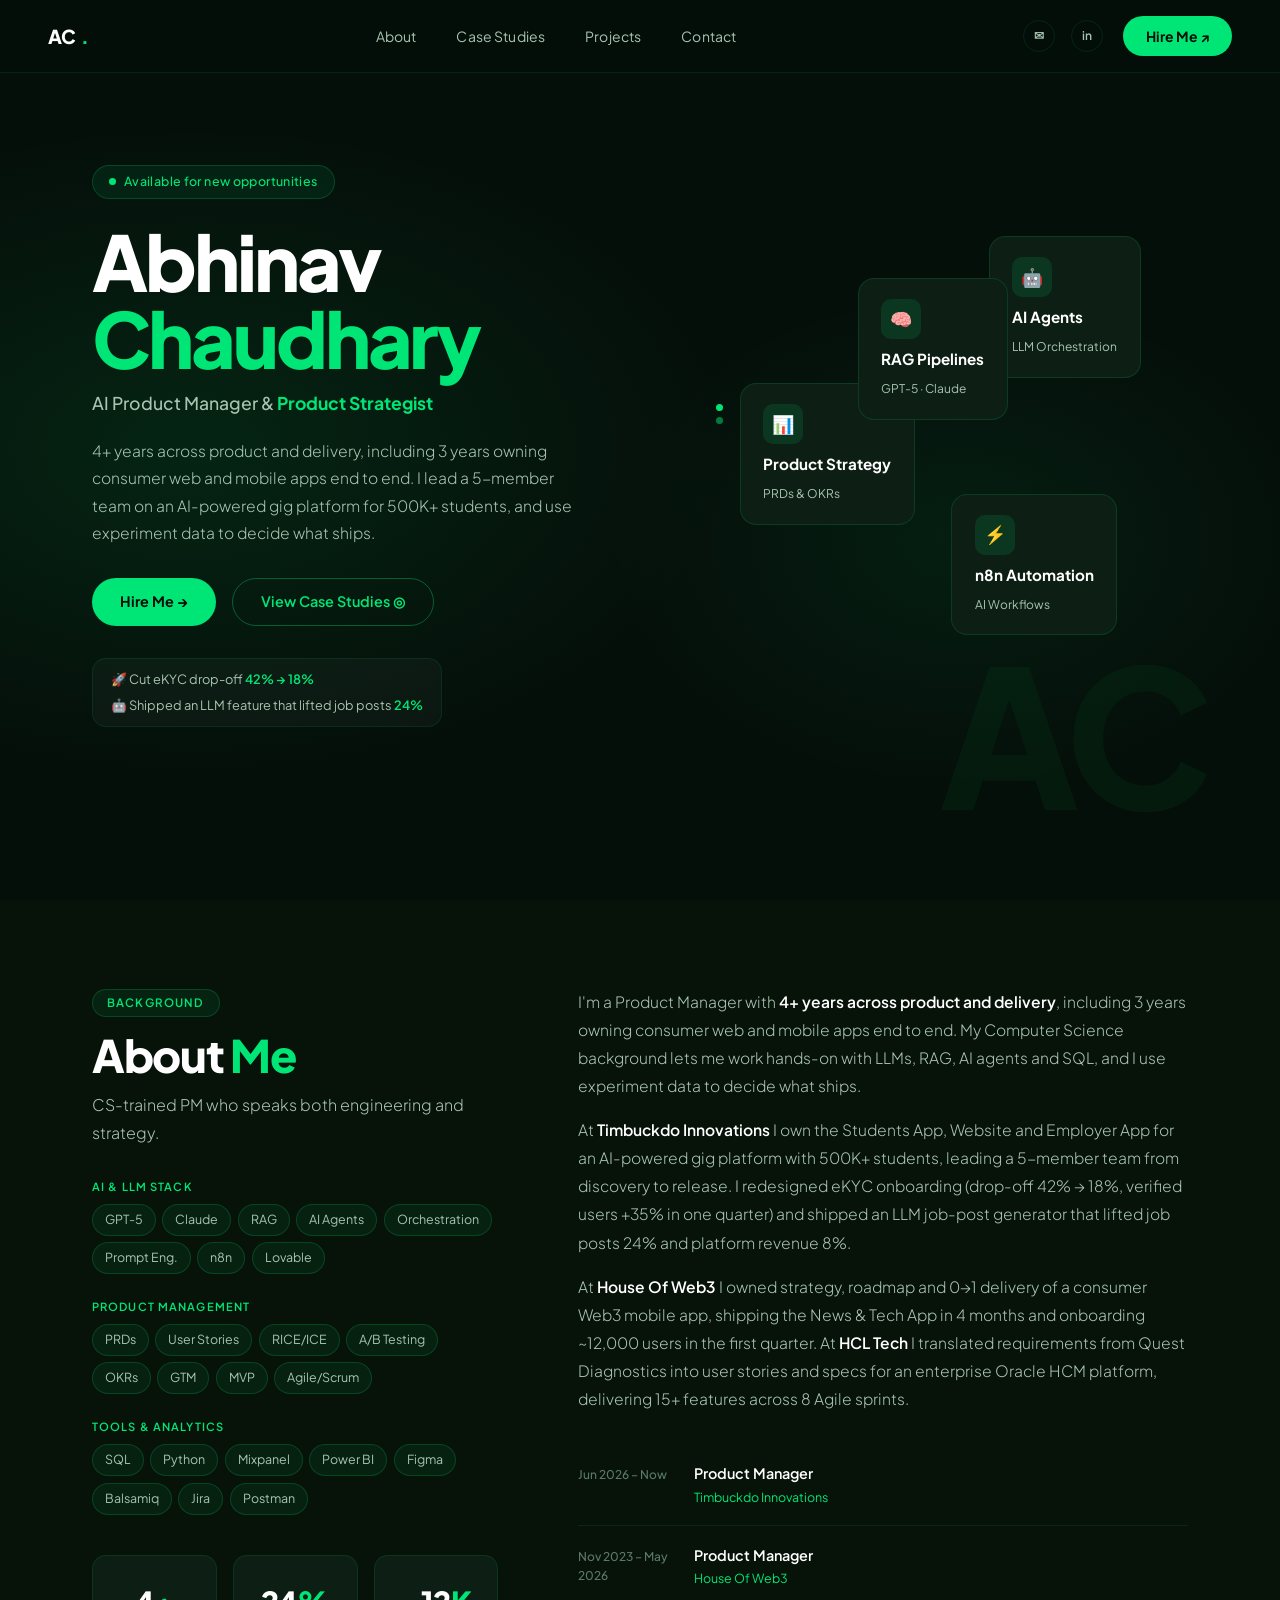
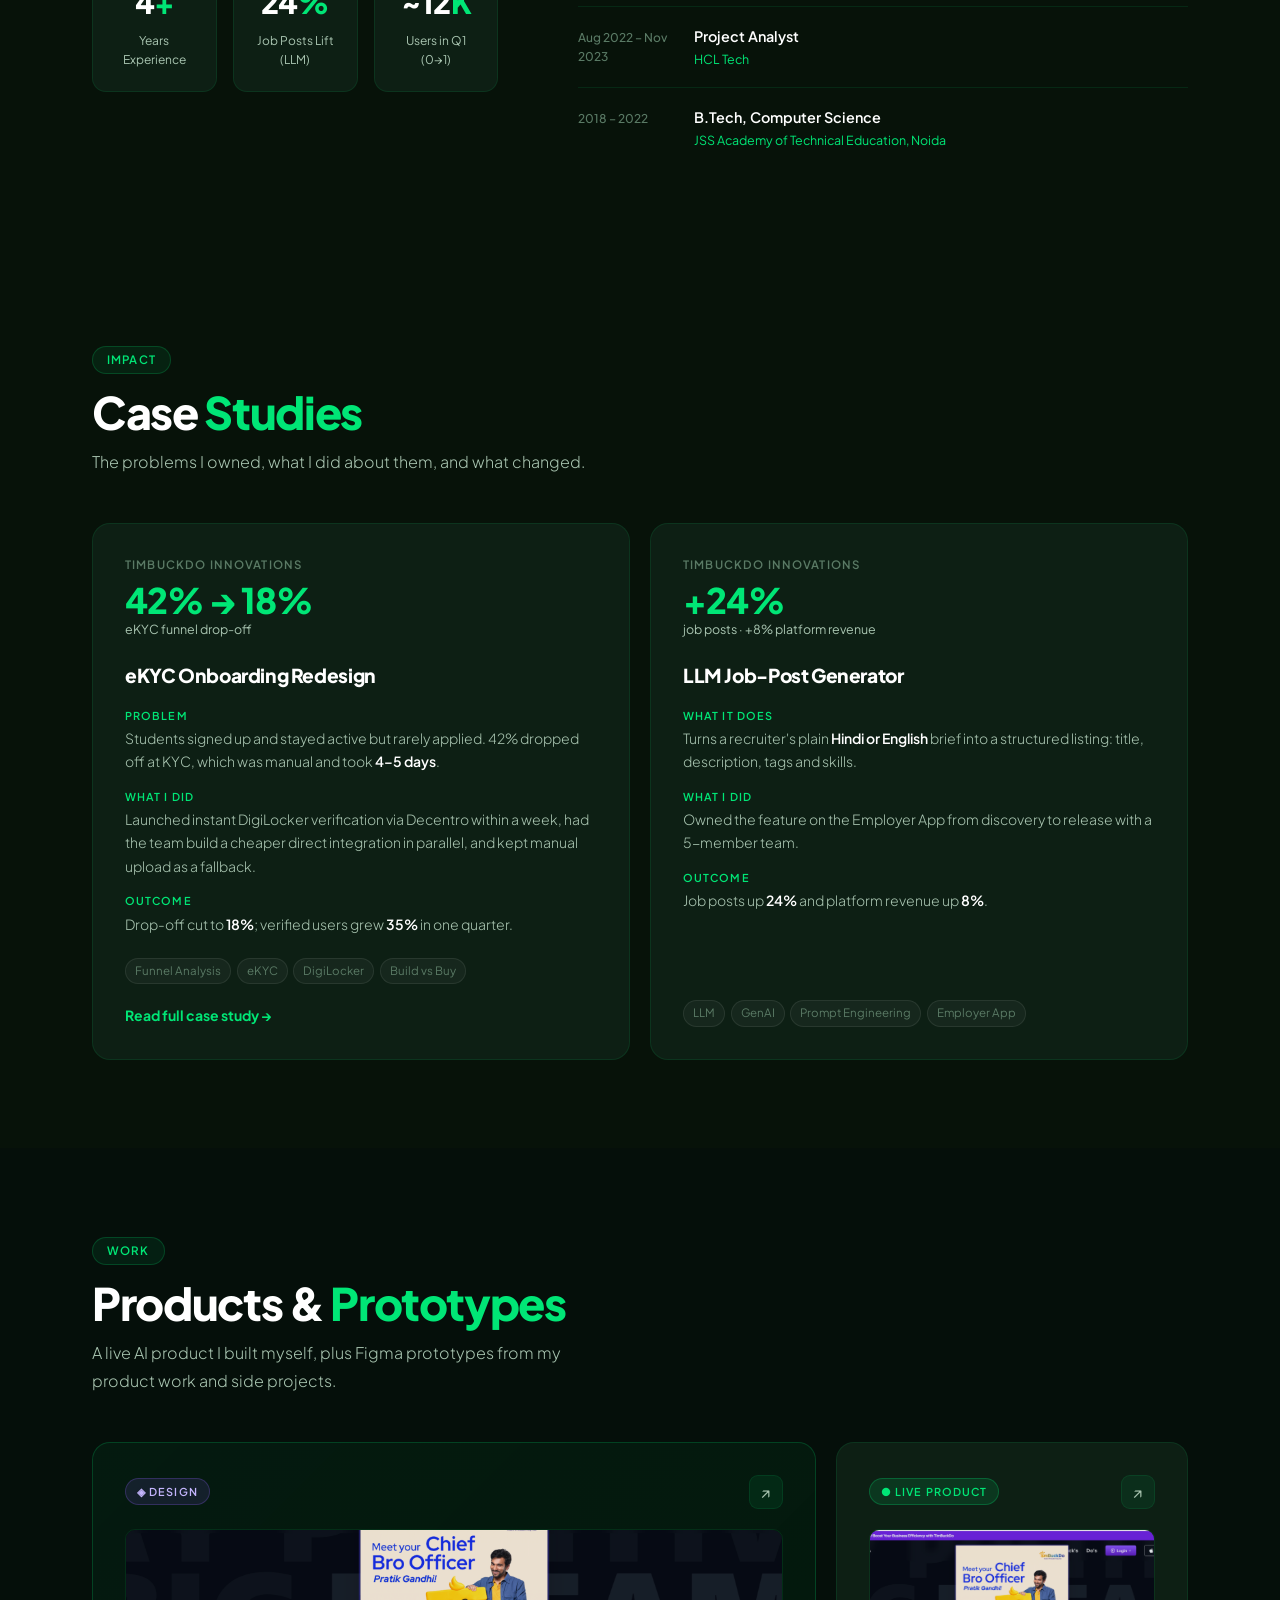
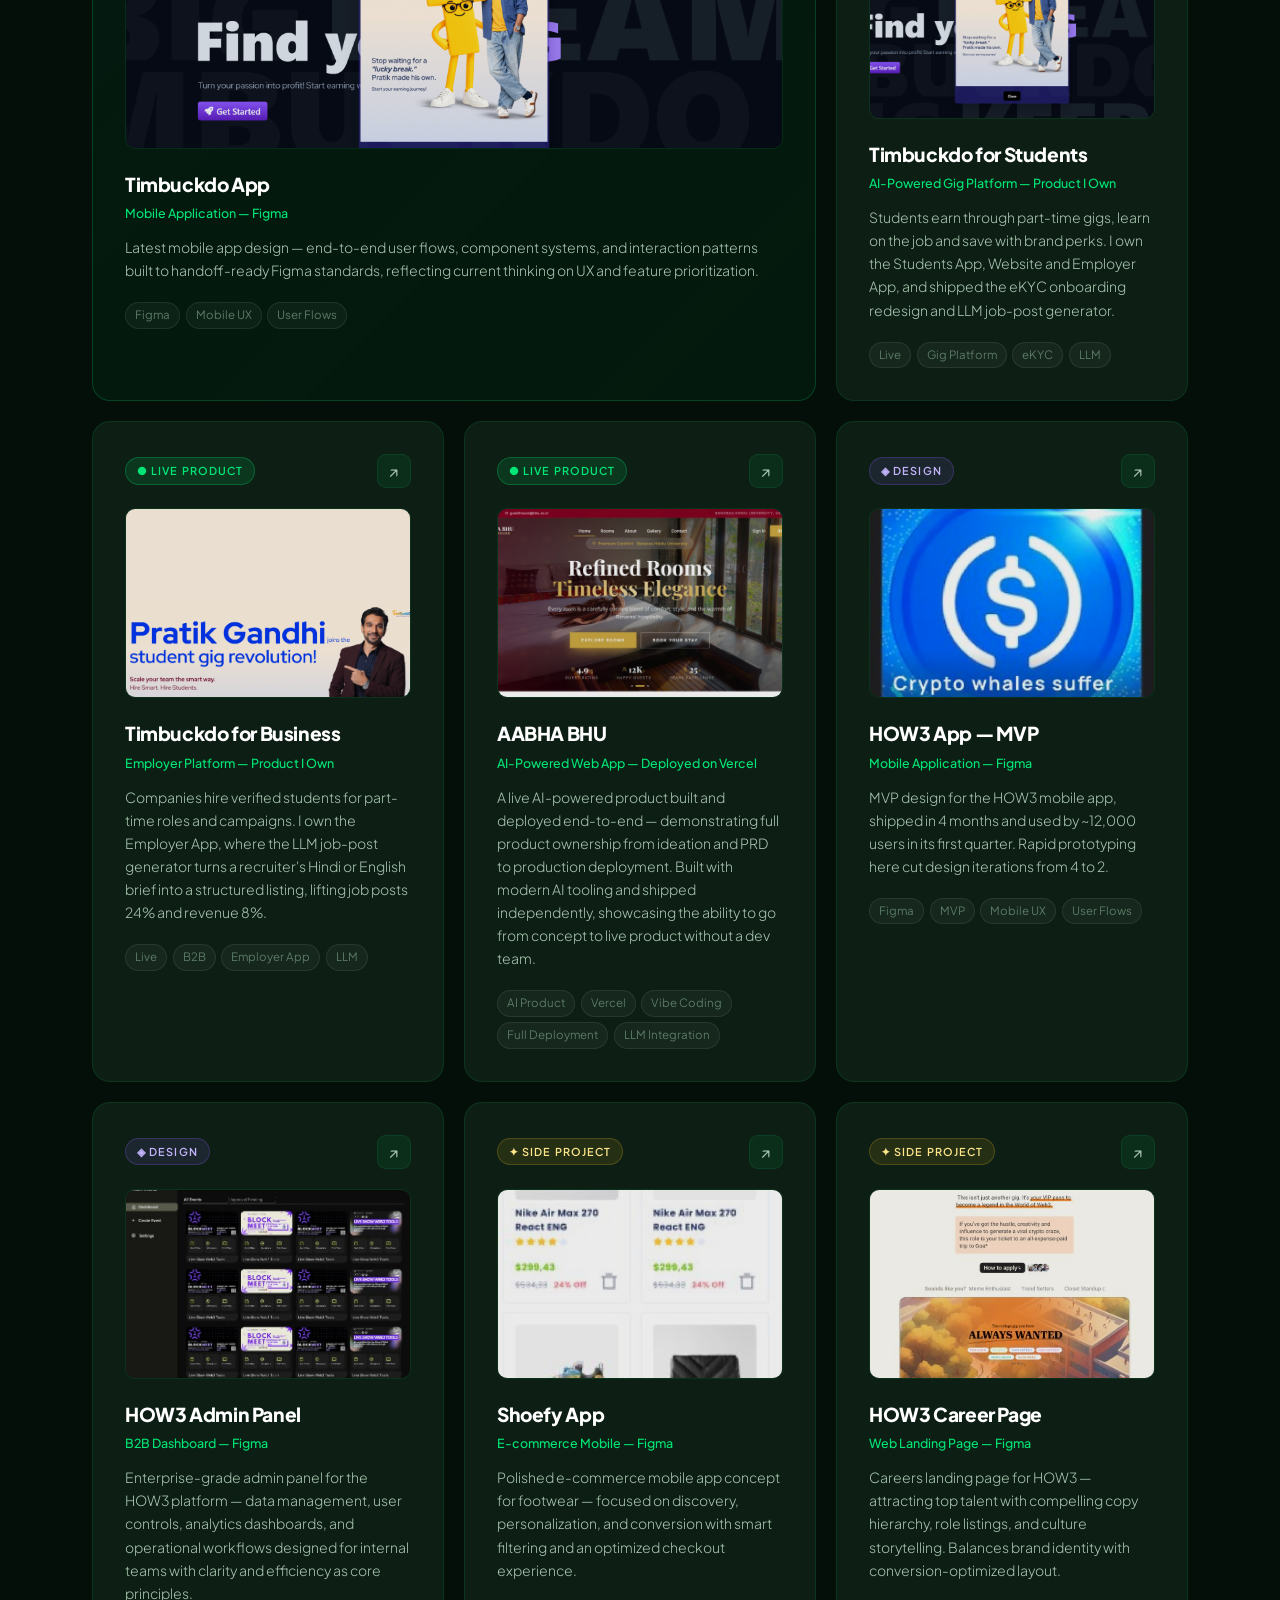
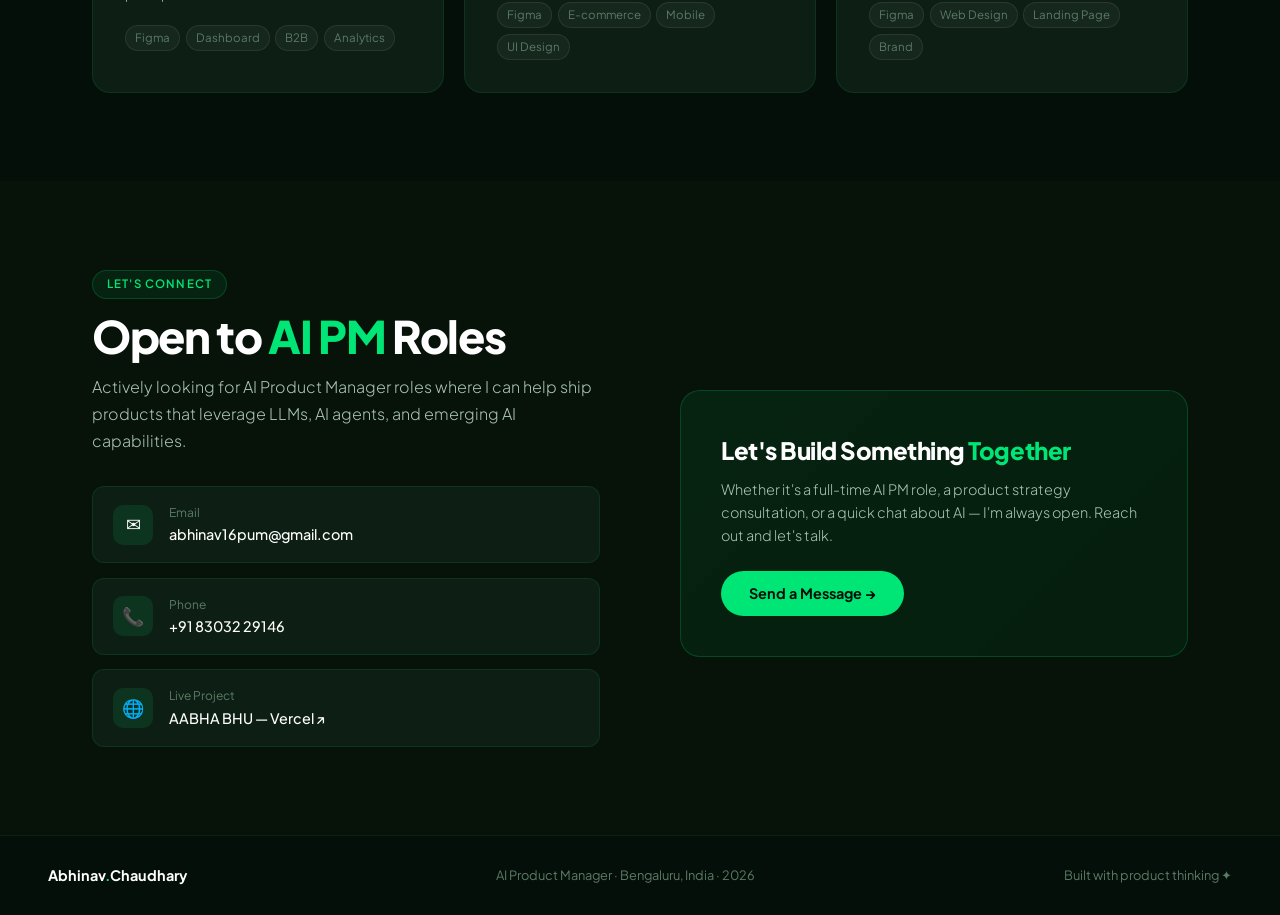
==== index.html @ 0bc089ad "Use campaign banner as Timbuckdo for Business tile image Co-Authored-By: Claude Opus 5.5 <noreply@an" ====
<!DOCTYPE html>
<html lang="en">
<head>
<meta charset="UTF-8"/>
<meta name="viewport" content="width=device-width, initial-scale=1.0"/>
<title>Abhinav Chaudhary — AI Product Manager</title>
<link href="https://fonts.googleapis.com/css2?family=Plus+Jakarta+Sans:wght@300;400;500;600;700;800&display=swap" rel="stylesheet"/>
<style>
*,*::before,*::after{box-sizing:border-box;margin:0;padding:0}
:root{
  --bg:#050f0a;
  --bg2:#071209;
  --bg3:#0a1a10;
  --card:#0d1f14;
  --card2:#101f16;
  --green:#00e676;
  --green2:#00c853;
  --green-dim:#1a3d28;
  --green-glow:rgba(0,230,118,0.12);
  --green-glow2:rgba(0,230,118,0.06);
  --text:#ffffff;
  --text2:#a8c4b0;
  --text3:#5a7a65;
  --border:rgba(0,230,118,0.1);
  --font:'Plus Jakarta Sans',sans-serif;
}
html{scroll-behavior:smooth}
body{background:var(--bg);color:var(--text);font-family:var(--font);overflow-x:hidden;line-height:1.6}

/* ── SCROLLBAR ── */
::-webkit-scrollbar{width:4px}
::-webkit-scrollbar-track{background:var(--bg)}
::-webkit-scrollbar-thumb{background:var(--green-dim);border-radius:2px}

/* ── NAV ── */
nav{
  position:fixed;top:0;left:0;right:0;z-index:200;
  display:flex;align-items:center;justify-content:space-between;
  padding:1rem 3rem;
  background:rgba(5,15,10,0.85);
  backdrop-filter:blur(20px);
  border-bottom:1px solid var(--border);
}
.nav-logo{
  font-size:1.2rem;font-weight:800;color:var(--text);text-decoration:none;
  letter-spacing:-0.02em;display:flex;align-items:center;gap:6px;
}
.nav-logo span{color:var(--green)}
.nav-links{display:flex;align-items:center;gap:2.5rem;list-style:none}
.nav-links a{font-size:0.875rem;font-weight:400;color:var(--text2);text-decoration:none;transition:color .2s;letter-spacing:.01em}
.nav-links a:hover{color:var(--green)}
.nav-socials{display:flex;align-items:center;gap:1rem}
.nav-social{width:32px;height:32px;border-radius:50%;border:1px solid var(--border);display:flex;align-items:center;justify-content:center;text-decoration:none;color:var(--text2);font-size:12px;font-weight:600;transition:all .2s}
.nav-social:hover{border-color:var(--green);color:var(--green)}
.btn-hire{
  background:var(--green);color:#020f07;padding:.55rem 1.4rem;
  border-radius:100px;font-weight:700;font-size:.875rem;
  text-decoration:none;transition:all .2s;white-space:nowrap;
  display:inline-flex;align-items:center;gap:6px;
}
.btn-hire:hover{background:#fff;transform:translateY(-1px)}

/* ── HERO ── */
#hero{
  min-height:100vh;display:flex;align-items:center;
  position:relative;overflow:hidden;padding-top:5rem;
}
.hero-glow{
  position:absolute;inset:0;pointer-events:none;
  background:
    radial-gradient(ellipse 70% 60% at 15% 50%,rgba(0,180,80,0.13) 0%,transparent 60%),
    radial-gradient(ellipse 50% 50% at 75% 60%,rgba(0,230,118,0.07) 0%,transparent 55%);
}
.hero-watermark{
  position:absolute;right:6%;bottom:8%;
  font-size:clamp(7rem,15vw,14rem);font-weight:900;
  color:rgba(0,80,30,0.18);letter-spacing:-.05em;
  pointer-events:none;user-select:none;line-height:1;
}
.hero-inner{
  max-width:1160px;margin:0 auto;padding:0 2rem;
  display:grid;grid-template-columns:1.1fr 0.9fr;gap:3rem;align-items:center;
  width:100%;
}
.hero-avail{
  display:inline-flex;align-items:center;gap:8px;
  background:rgba(0,230,118,0.08);border:1px solid rgba(0,230,118,0.2);
  border-radius:100px;padding:6px 16px;
  font-size:.78rem;color:var(--green);font-weight:500;
  margin-bottom:1.5rem;letter-spacing:.03em;
}
.hero-avail::before{content:'';width:7px;height:7px;border-radius:50%;background:var(--green);animation:blink 2s infinite}
@keyframes blink{0%,100%{opacity:1}50%{opacity:.3}}
h1.hero-name{
  font-size:clamp(3.2rem,6vw,5.5rem);
  font-weight:800;line-height:1.0;letter-spacing:-.04em;
  margin-bottom:.75rem;
}
h1.hero-name .g{color:var(--green)}
.hero-role{
  font-size:1.1rem;font-weight:500;color:var(--text2);margin-bottom:1.25rem;
}
.hero-role strong{color:var(--green);font-weight:700}
.hero-desc{
  font-size:.975rem;color:var(--text2);font-weight:300;
  line-height:1.75;max-width:480px;margin-bottom:2rem;
}
.hero-btns{display:flex;gap:1rem;flex-wrap:wrap;margin-bottom:2rem}
.btn-primary{
  background:var(--green);color:#020f07;padding:.7rem 1.75rem;
  border-radius:100px;font-weight:700;font-size:.9rem;
  text-decoration:none;transition:all .2s;
  display:inline-flex;align-items:center;gap:8px;
}
.btn-primary:hover{background:#fff;transform:translateY(-1px)}
.btn-outline{
  background:transparent;color:var(--green);
  padding:.7rem 1.75rem;border-radius:100px;
  border:1px solid rgba(0,230,118,0.35);
  font-weight:600;font-size:.9rem;text-decoration:none;
  display:inline-flex;align-items:center;gap:8px;transition:all .2s;
}
.btn-outline:hover{background:var(--green-glow);border-color:var(--green)}
.hero-notice{
  display:inline-flex;flex-direction:column;gap:6px;
  background:rgba(255,255,255,0.03);border:1px solid var(--border);
  border-radius:14px;padding:10px 18px;font-size:.8rem;color:var(--text2);
}
.hero-notice span{color:var(--green);font-weight:600}

/* floating cards */
.hero-right{position:relative;height:420px;display:flex;align-items:center;justify-content:center}
.float-cards{position:relative;width:100%;height:100%}
.fcard{
  position:absolute;
  background:var(--card);
  border:1px solid rgba(0,230,118,0.14);
  border-radius:16px;padding:1.25rem 1.4rem;
  display:flex;flex-direction:column;align-items:flex-start;gap:8px;
  min-width:150px;
  animation:floatY 4s ease-in-out infinite;
  transition:border-color .2s;
}
.fcard:hover{border-color:rgba(0,230,118,0.4)}
.fcard-icon{
  width:40px;height:40px;border-radius:10px;
  background:rgba(0,230,118,0.12);
  display:flex;align-items:center;justify-content:center;
  font-size:18px;
}
.fcard-title{font-size:.95rem;font-weight:700;color:var(--text)}
.fcard-sub{font-size:.75rem;color:var(--text2);font-weight:400}

.fcard:nth-child(1){top:0;right:10%;animation-delay:0s}
.fcard:nth-child(2){top:35%;left:5%;animation-delay:1.3s}
.fcard:nth-child(3){bottom:5%;right:15%;animation-delay:.7s}
.fcard:nth-child(4){top:10%;left:30%;animation-delay:1.9s}

@keyframes floatY{
  0%,100%{transform:translateY(0)}
  50%{transform:translateY(-12px)}
}
.dots{position:absolute;left:0;top:40%;display:flex;flex-direction:column;gap:6px}
.dot{width:7px;height:7px;border-radius:50%;background:var(--green);opacity:.5}
.dot:first-child{opacity:1}

/* ── SECTION COMMON ── */
section{padding:5.5rem 0}
.container{max-width:1160px;margin:0 auto;padding:0 2rem}
.sec-badge{
  display:inline-flex;align-items:center;gap:6px;
  background:rgba(0,230,118,0.08);border:1px solid rgba(0,230,118,0.2);
  border-radius:100px;padding:4px 14px;
  font-size:.72rem;letter-spacing:.1em;text-transform:uppercase;
  color:var(--green);font-weight:600;margin-bottom:.8rem;
}
h2.sec-title{
  font-size:clamp(2rem,3.5vw,2.8rem);font-weight:800;
  letter-spacing:-.03em;margin-bottom:.75rem;line-height:1.1;
}
h2.sec-title span{color:var(--green)}
.sec-desc{color:var(--text2);font-size:1rem;font-weight:300;max-width:520px;line-height:1.7}

/* ── ABOUT ── */
#about{background:var(--bg2)}
.about-grid{display:grid;grid-template-columns:1fr 1.5fr;gap:5rem;align-items:start}
.about-skills-grid{display:flex;flex-direction:column;gap:1.5rem;margin-top:2rem}
.skill-row-label{font-size:.7rem;letter-spacing:.1em;text-transform:uppercase;color:var(--green);margin-bottom:.5rem;font-weight:600}
.skill-pills{display:flex;flex-wrap:wrap;gap:.4rem}
.pill{
  padding:5px 12px;font-size:.78rem;
  background:rgba(0,230,118,0.07);
  border:1px solid rgba(0,230,118,0.18);
  border-radius:100px;color:var(--text2);font-weight:400;
  transition:all .2s;
}
.pill:hover{background:rgba(0,230,118,0.15);color:var(--green);border-color:var(--green)}
.about-text p{color:var(--text2);font-weight:300;line-height:1.8;margin-bottom:1rem;font-size:.975rem}
.about-text p strong{color:var(--text);font-weight:600}
.timeline{margin-top:2rem;display:flex;flex-direction:column;gap:0}
.titem{
  display:grid;grid-template-columns:100px 1fr;gap:1rem;
  padding:1.1rem 0;border-bottom:1px solid var(--border);
  align-items:start;
}
.titem:last-child{border-bottom:none}
.tdate{font-size:.75rem;color:var(--text3);padding-top:3px;font-weight:500}
.trole{font-weight:600;font-size:.9rem;margin-bottom:2px}
.tco{font-size:.78rem;color:var(--green)}

/* stats row */
.stats-row{
  display:grid;grid-template-columns:repeat(3,1fr);gap:1rem;
  margin-top:2.5rem;
}
.scard{
  background:var(--card);border:1px solid var(--border);
  border-radius:14px;padding:1.4rem;text-align:center;
  transition:border-color .2s,background .2s;
}
.scard:hover{border-color:rgba(0,230,118,0.35);background:rgba(0,230,118,0.04)}
.scard-num{font-size:1.9rem;font-weight:800;letter-spacing:-.03em;color:var(--text)}
.scard-num span{color:var(--green)}
.scard-lbl{font-size:.75rem;color:var(--text2);margin-top:.25rem;font-weight:400}

/* ── PROJECTS ── */
#projects{}
.projects-intro{display:flex;justify-content:space-between;align-items:flex-end;margin-bottom:3rem;flex-wrap:wrap;gap:1rem}
.proj-grid{display:grid;grid-template-columns:repeat(auto-fit,minmax(340px,1fr));gap:1.25rem}

.pcard{
  background:var(--card);border:1px solid var(--border);
  border-radius:18px;padding:2rem;
  transition:all .3s;cursor:pointer;
  text-decoration:none;color:inherit;display:block;
  position:relative;overflow:hidden;
}
.pcard::after{
  content:'';position:absolute;inset:0;
  background:radial-gradient(circle at 80% 20%,rgba(0,230,118,0.06),transparent 60%);
  opacity:0;transition:opacity .3s;pointer-events:none;
}
.pcard:hover{border-color:rgba(0,230,118,0.35);transform:translateY(-4px);background:var(--card2)}
.pcard:hover::after{opacity:1}
.pcard.featured{
  grid-column:span 2;
  background:linear-gradient(135deg,rgba(0,230,118,0.05),rgba(0,50,20,0.3));
  border-color:rgba(0,230,118,0.2);
}
.pcard-top{display:flex;justify-content:space-between;align-items:center;margin-bottom:1.25rem}
.pbadge{
  font-size:.68rem;letter-spacing:.1em;text-transform:uppercase;
  padding:4px 11px;border-radius:100px;font-weight:600;
}
.live{background:rgba(0,230,118,0.12);color:var(--green);border:1px solid rgba(0,230,118,0.25)}
.design{background:rgba(139,92,246,0.12);color:#c4b5fd;border:1px solid rgba(139,92,246,0.25)}
.side{background:rgba(251,191,36,0.1);color:#fde68a;border:1px solid rgba(251,191,36,0.2)}
.plink-btn{
  width:34px;height:34px;border-radius:9px;
  background:rgba(0,230,118,0.08);border:1px solid var(--border);
  display:flex;align-items:center;justify-content:center;
  color:var(--text2);font-size:16px;text-decoration:none;
  transition:all .2s;flex-shrink:0;
}
.pcard:hover .plink-btn{background:var(--green);color:#020f07;border-color:var(--green)}
.pimg{
  width:100%;height:190px;object-fit:cover;border-radius:10px;
  margin-bottom:1.25rem;border:1px solid var(--border);display:block;
  filter:brightness(.92) saturate(1.1);transition:filter .3s;
}
.pcard.featured .pimg{height:220px}
.pcard:hover .pimg{filter:brightness(1) saturate(1.2)}
.ptitle{font-size:1.2rem;font-weight:800;letter-spacing:-.02em;margin-bottom:.3rem}
.psubtitle{font-size:.78rem;color:var(--green);margin-bottom:.75rem;font-weight:500}
.pdesc{font-size:.875rem;color:var(--text2);line-height:1.65;font-weight:300;margin-bottom:1.25rem}
.ptags{display:flex;flex-wrap:wrap;gap:.35rem}
.ptag{
  padding:3px 9px;font-size:.72rem;
  background:rgba(255,255,255,0.04);
  border:1px solid rgba(255,255,255,0.08);
  border-radius:100px;color:var(--text3);
}

/* ── CASE STUDIES ── */
#cases{background:var(--bg2)}
.cs-grid{display:grid;grid-template-columns:repeat(2,1fr);gap:1.25rem;margin-top:3rem}
.cscard{
  background:var(--card);border:1px solid var(--border);
  border-radius:18px;padding:2rem;transition:border-color .2s;
  display:flex;flex-direction:column;
}
.cscard:hover{border-color:rgba(0,230,118,0.35)}
.cs-co{font-size:.72rem;letter-spacing:.1em;text-transform:uppercase;color:var(--text3);font-weight:600;margin-bottom:.4rem}
.cs-metric{font-size:2.2rem;font-weight:800;letter-spacing:-.03em;color:var(--green);line-height:1.1}
.cs-metric-lbl{font-size:.78rem;color:var(--text2);margin-bottom:1.25rem}
.cs-title{font-size:1.2rem;font-weight:800;letter-spacing:-.02em;margin-bottom:1rem}
.cs-step{margin-bottom:.9rem}
.cs-step-lbl{font-size:.68rem;letter-spacing:.1em;text-transform:uppercase;color:var(--green);font-weight:600;margin-bottom:.2rem}
.cs-step p{font-size:.875rem;color:var(--text2);line-height:1.65;font-weight:300}
.cs-step p strong{color:var(--text);font-weight:600}
.cscard .ptags{margin-top:auto;padding-top:.5rem}
.cs-link{margin-top:1.25rem;font-size:.875rem;font-weight:700;color:var(--green);text-decoration:none}
.cs-link:hover{color:#fff}

/* ── CONTACT ── */
#contact{background:var(--bg2)}
.contact-wrap{
  display:grid;grid-template-columns:1fr 1fr;gap:5rem;align-items:center;
}
.contact-links{display:flex;flex-direction:column;gap:.9rem;margin-top:2rem}
.clink{
  display:flex;align-items:center;gap:1rem;
  background:var(--card);border:1px solid var(--border);
  border-radius:12px;padding:1rem 1.25rem;
  text-decoration:none;color:var(--text);
  transition:all .2s;
}
.clink:hover{border-color:rgba(0,230,118,0.35);background:rgba(0,230,118,0.04);transform:translateX(4px)}
.clink-icon{
  width:40px;height:40px;border-radius:10px;
  background:rgba(0,230,118,0.1);
  display:flex;align-items:center;justify-content:center;
  font-size:18px;flex-shrink:0;
}
.clink-lbl{font-size:.75rem;color:var(--text3);margin-bottom:1px}
.clink-val{font-size:.9rem;font-weight:500}

/* CTA box */
.cta-box{
  background:linear-gradient(135deg,rgba(0,230,118,0.08),rgba(0,80,30,0.2));
  border:1px solid rgba(0,230,118,0.2);
  border-radius:20px;padding:2.5rem;margin-top:2rem;
}
.cta-box h3{font-size:1.5rem;font-weight:800;letter-spacing:-.02em;margin-bottom:.5rem}
.cta-box p{color:var(--text2);font-size:.9rem;margin-bottom:1.5rem;font-weight:300}

/* ── FOOTER ── */
footer{
  border-top:1px solid var(--border);
  padding:1.75rem 3rem;
  display:flex;justify-content:space-between;align-items:center;
  font-size:.8rem;color:var(--text3);
}
.footer-brand{font-weight:700;color:var(--text);font-size:.9rem}
.footer-brand span{color:var(--green)}

/* ── ANIMATIONS ── */
@keyframes fadeUp{from{opacity:0;transform:translateY(28px)}to{opacity:1;transform:translateY(0)}}
.hero-left>*{animation:fadeUp .65s ease both}
.hero-avail{animation-delay:.1s}
h1.hero-name{animation-delay:.2s}
.hero-role{animation-delay:.28s}
.hero-desc{animation-delay:.35s}
.hero-btns{animation-delay:.42s}
.hero-notice{animation-delay:.5s}
.hero-right{animation:fadeUp .7s .35s ease both}

/* ── RESPONSIVE ── */
@media(max-width:900px){
  nav{padding:1rem 1.5rem}
  .nav-links,.nav-socials{display:none}
  .hero-inner,.about-grid,.contact-wrap{grid-template-columns:1fr;gap:2.5rem}
  .hero-right{height:320px}
  .pcard.featured{grid-column:span 1}
  .proj-grid,.cs-grid{grid-template-columns:1fr}
  .stats-row{grid-template-columns:1fr 1fr}
  footer{flex-direction:column;gap:.5rem;text-align:center}
}
</style>
</head>
<body>

<!-- NAV -->
<nav>
  <a class="nav-logo" href="#">AC<span>.</span></a>
  <ul class="nav-links">
    <li><a href="#about">About</a></li>
    <li><a href="#cases">Case Studies</a></li>
    <li><a href="#projects">Projects</a></li>
    <li><a href="#contact">Contact</a></li>
  </ul>
  <div style="display:flex;align-items:center;gap:1.25rem">
    <div class="nav-socials">
      <a class="nav-social" href="mailto:abhinav16pum@gmail.com" title="Email">✉</a>
      <a class="nav-social" href="https://www.linkedin.com/in/abhichaudhary11/" target="_blank" title="LinkedIn">in</a>
    </div>
    <a class="btn-hire" href="mailto:abhinav16pum@gmail.com">Hire Me ↗</a>
  </div>
</nav>

<!-- HERO -->
<section id="hero">
  <div class="hero-glow"></div>
  <div class="hero-watermark">AC</div>
  <div class="hero-inner">
    <div class="hero-left">
      <div class="hero-avail">Available for new opportunities</div>
      <h1 class="hero-name">Abhinav<br><span class="g">Chaudhary</span></h1>
      <p class="hero-role">AI Product Manager &amp; <strong>Product Strategist</strong></p>
      <p class="hero-desc">4+ years across product and delivery, including 3 years owning consumer web and mobile apps end to end. I lead a 5-member team on an AI-powered gig platform for 500K+ students, and use experiment data to decide what ships.</p>
      <div class="hero-btns">
        <a class="btn-primary" href="mailto:abhinav16pum@gmail.com">Hire Me →</a>
        <a class="btn-outline" href="#cases">View Case Studies ◎</a>
      </div>
      <div class="hero-notice">
        <div>🚀 Cut eKYC drop-off <span>42% → 18%</span></div>
        <div>🤖 Shipped an LLM feature that lifted job posts <span>24%</span></div>
      </div>
    </div>
    <div class="hero-right">
      <div class="dots"><div class="dot"></div><div class="dot"></div></div>
      <div class="float-cards">
        <div class="fcard">
          <div class="fcard-icon">🤖</div>
          <div class="fcard-title">AI Agents</div>
          <div class="fcard-sub">LLM Orchestration</div>
        </div>
        <div class="fcard">
          <div class="fcard-icon">📊</div>
          <div class="fcard-title">Product Strategy</div>
          <div class="fcard-sub">PRDs &amp; OKRs</div>
        </div>
        <div class="fcard">
          <div class="fcard-icon">⚡</div>
          <div class="fcard-title">n8n Automation</div>
          <div class="fcard-sub">AI Workflows</div>
        </div>
        <div class="fcard">
          <div class="fcard-icon">🧠</div>
          <div class="fcard-title">RAG Pipelines</div>
          <div class="fcard-sub">GPT-5 · Claude</div>
        </div>
      </div>
    </div>
  </div>
</section>

<!-- ABOUT -->
<section id="about">
  <div class="container">
    <div class="about-grid">
      <div>
        <div class="sec-badge">Background</div>
        <h2 class="sec-title">About <span>Me</span></h2>
        <p class="sec-desc">CS-trained PM who speaks both engineering and strategy.</p>
        <div class="about-skills-grid">
          <div>
            <div class="skill-row-label">AI &amp; LLM Stack</div>
            <div class="skill-pills">
              <span class="pill">GPT-5</span><span class="pill">Claude</span><span class="pill">RAG</span>
              <span class="pill">AI Agents</span><span class="pill">Orchestration</span><span class="pill">Prompt Eng.</span>
              <span class="pill">n8n</span><span class="pill">Lovable</span>
            </div>
          </div>
          <div>
            <div class="skill-row-label">Product Management</div>
            <div class="skill-pills">
              <span class="pill">PRDs</span><span class="pill">User Stories</span><span class="pill">RICE/ICE</span>
              <span class="pill">A/B Testing</span><span class="pill">OKRs</span><span class="pill">GTM</span>
              <span class="pill">MVP</span><span class="pill">Agile/Scrum</span>
            </div>
          </div>
          <div>
            <div class="skill-row-label">Tools &amp; Analytics</div>
            <div class="skill-pills">
              <span class="pill">SQL</span><span class="pill">Python</span><span class="pill">Mixpanel</span>
              <span class="pill">Power BI</span><span class="pill">Figma</span><span class="pill">Balsamiq</span>
              <span class="pill">Jira</span><span class="pill">Postman</span>
            </div>
          </div>
        </div>
        <div class="stats-row">
          <div class="scard"><div class="scard-num">4<span>+</span></div><div class="scard-lbl">Years Experience</div></div>
          <div class="scard"><div class="scard-num">24<span>%</span></div><div class="scard-lbl">Job Posts Lift (LLM)</div></div>
          <div class="scard"><div class="scard-num">~12<span>K</span></div><div class="scard-lbl">Users in Q1 (0→1)</div></div>
        </div>
      </div>
      <div class="about-text">
        <p>I'm a Product Manager with <strong>4+ years across product and delivery</strong>, including 3 years owning consumer web and mobile apps end to end. My Computer Science background lets me work hands-on with LLMs, RAG, AI agents and SQL, and I use experiment data to decide what ships.</p>
        <p>At <strong>Timbuckdo Innovations</strong> I own the Students App, Website and Employer App for an AI-powered gig platform with 500K+ students, leading a 5-member team from discovery to release. I redesigned eKYC onboarding (drop-off 42% → 18%, verified users +35% in one quarter) and shipped an LLM job-post generator that lifted job posts 24% and platform revenue 8%.</p>
        <p>At <strong>House Of Web3</strong> I owned strategy, roadmap and 0→1 delivery of a consumer Web3 mobile app, shipping the News &amp; Tech App in 4 months and onboarding ~12,000 users in the first quarter. At <strong>HCL Tech</strong> I translated requirements from Quest Diagnostics into user stories and specs for an enterprise Oracle HCM platform, delivering 15+ features across 8 Agile sprints.</p>
        <div class="timeline">
          <div class="titem">
            <div class="tdate">Jun 2026 – Now</div>
            <div><div class="trole">Product Manager</div><div class="tco">Timbuckdo Innovations</div></div>
          </div>
          <div class="titem">
            <div class="tdate">Nov 2023 – May 2026</div>
            <div><div class="trole">Product Manager</div><div class="tco">House Of Web3</div></div>
          </div>
          <div class="titem">
            <div class="tdate">Aug 2022 – Nov 2023</div>
            <div><div class="trole">Project Analyst</div><div class="tco">HCL Tech</div></div>
          </div>
          <div class="titem">
            <div class="tdate">2018 – 2022</div>
            <div><div class="trole">B.Tech, Computer Science</div><div class="tco">JSS Academy of Technical Education, Noida</div></div>
          </div>
        </div>
      </div>
    </div>
  </div>
</section>

<!-- CASE STUDIES -->
<section id="cases">
  <div class="container">
    <div class="sec-badge">Impact</div>
    <h2 class="sec-title">Case <span>Studies</span></h2>
    <p class="sec-desc">The problems I owned, what I did about them, and what changed.</p>
    <div class="cs-grid">

      <div class="cscard">
        <div class="cs-co">Timbuckdo Innovations</div>
        <div class="cs-metric">42% → 18%</div>
        <div class="cs-metric-lbl">eKYC funnel drop-off</div>
        <div class="cs-title">eKYC Onboarding Redesign</div>
        <div class="cs-step"><div class="cs-step-lbl">Problem</div><p>Students signed up and stayed active but rarely applied. 42% dropped off at KYC, which was manual and took <strong>4–5 days</strong>.</p></div>
        <div class="cs-step"><div class="cs-step-lbl">What I did</div><p>Launched instant DigiLocker verification via Decentro within a week, had the team build a cheaper direct integration in parallel, and kept manual upload as a fallback.</p></div>
        <div class="cs-step"><div class="cs-step-lbl">Outcome</div><p>Drop-off cut to <strong>18%</strong>; verified users grew <strong>35%</strong> in one quarter.</p></div>
        <div class="ptags"><span class="ptag">Funnel Analysis</span><span class="ptag">eKYC</span><span class="ptag">DigiLocker</span><span class="ptag">Build vs Buy</span></div>
        <a class="cs-link" href="ekyc-case-study.html">Read full case study →</a>
      </div>

      <div class="cscard">
        <div class="cs-co">Timbuckdo Innovations</div>
        <div class="cs-metric">+24%</div>
        <div class="cs-metric-lbl">job posts · +8% platform revenue</div>
        <div class="cs-title">LLM Job-Post Generator</div>
        <div class="cs-step"><div class="cs-step-lbl">What it does</div><p>Turns a recruiter's plain <strong>Hindi or English</strong> brief into a structured listing: title, description, tags and skills.</p></div>
        <div class="cs-step"><div class="cs-step-lbl">What I did</div><p>Owned the feature on the Employer App from discovery to release with a 5-member team.</p></div>
        <div class="cs-step"><div class="cs-step-lbl">Outcome</div><p>Job posts up <strong>24%</strong> and platform revenue up <strong>8%</strong>.</p></div>
        <div class="ptags"><span class="ptag">LLM</span><span class="ptag">GenAI</span><span class="ptag">Prompt Engineering</span><span class="ptag">Employer App</span></div>
      </div>

    </div>
  </div>
</section>

<!-- PROJECTS -->
<section id="projects">
  <div class="container">
    <div class="projects-intro">
      <div>
        <div class="sec-badge">Work</div>
        <h2 class="sec-title">Products &amp; <span>Prototypes</span></h2>
        <p class="sec-desc">A live AI product I built myself, plus Figma prototypes from my product work and side projects.</p>
      </div>
    </div>
    <div class="proj-grid">

      <!-- Timbuckdo App featured -->
      <a class="pcard featured" href="https://www.figma.com/design/5OToNNXbj57M0mGNp92IXp/Timbuckdo-App-1.0?node-id=0-1&t=Rjz4b7fZ0qFMoFNl-0" target="_blank">
        <div class="pcard-top">
          <span class="pbadge design">◈ Design</span>
          <div class="plink-btn">↗</div>
        </div>
        <img class="pimg" src="timbuckdo.jpg" alt="Timbuckdo App" loading="lazy"/>
        <div class="ptitle">Timbuckdo App</div>
        <div class="psubtitle">Mobile Application — Figma</div>
        <p class="pdesc">Latest mobile app design — end-to-end user flows, component systems, and interaction patterns built to handoff-ready Figma standards, reflecting current thinking on UX and feature prioritization.</p>
        <div class="ptags">
          <span class="ptag">Figma</span><span class="ptag">Mobile UX</span><span class="ptag">User Flows</span>
        </div>
      </a>

      <!-- Timbuckdo Students live -->
      <a class="pcard" href="https://timbuckdo.com/students" target="_blank">
        <div class="pcard-top">
          <span class="pbadge live">● Live Product</span>
          <div class="plink-btn">↗</div>
        </div>
        <img class="pimg" src="timbuckdo.jpg" alt="Timbuckdo for Students" loading="lazy"/>
        <div class="ptitle">Timbuckdo for Students</div>
        <div class="psubtitle">AI-Powered Gig Platform — Product I Own</div>
        <p class="pdesc">Students earn through part-time gigs, learn on the job and save with brand perks. I own the Students App, Website and Employer App, and shipped the eKYC onboarding redesign and LLM job-post generator.</p>
        <div class="ptags">
          <span class="ptag">Live</span><span class="ptag">Gig Platform</span><span class="ptag">eKYC</span><span class="ptag">LLM</span>
        </div>
      </a>

      <!-- Timbuckdo Business live -->
      <a class="pcard" href="https://timbuckdo.com/business" target="_blank">
        <div class="pcard-top">
          <span class="pbadge live">● Live Product</span>
          <div class="plink-btn">↗</div>
        </div>
        <img class="pimg" src="timbuckdo-business.png" alt="Timbuckdo for Business — Pratik Gandhi joins the student gig revolution" loading="lazy" style="object-position:center bottom"/>
        <div class="ptitle">Timbuckdo for Business</div>
        <div class="psubtitle">Employer Platform — Product I Own</div>
        <p class="pdesc">Companies hire verified students for part-time roles and campaigns. I own the Employer App, where the LLM job-post generator turns a recruiter's Hindi or English brief into a structured listing, lifting job posts 24% and revenue 8%.</p>
        <div class="ptags">
          <span class="ptag">Live</span><span class="ptag">B2B</span><span class="ptag">Employer App</span><span class="ptag">LLM</span>
        </div>
      </a>

      <!-- AABHA BHU -->
      <a class="pcard" href="https://aabha-o3178tp63-abhinav-c-projects.vercel.app/" target="_blank">
        <div class="pcard-top">
          <span class="pbadge live">● Live Product</span>
          <div class="plink-btn">↗</div>
        </div>
        <img class="pimg" src="aabha-bhu.jpg" alt="AABHA BHU AI Web App" loading="lazy"/>
        <div class="ptitle">AABHA BHU</div>
        <div class="psubtitle">AI-Powered Web App — Deployed on Vercel</div>
        <p class="pdesc">A live AI-powered product built and deployed end-to-end — demonstrating full product ownership from ideation and PRD to production deployment. Built with modern AI tooling and shipped independently, showcasing the ability to go from concept to live product without a dev team.</p>
        <div class="ptags">
          <span class="ptag">AI Product</span><span class="ptag">Vercel</span><span class="ptag">Vibe Coding</span>
          <span class="ptag">Full Deployment</span><span class="ptag">LLM Integration</span>
        </div>
      </a>

      <!-- HOW3 App -->
      <a class="pcard" href="https://www.figma.com/design/ZxjR7529KnfM4QQ5LFw4Er/HOW3-App-MVP?node-id=0-1&t=Q5R7kKkIDlLDfYzU-1" target="_blank">
        <div class="pcard-top">
          <span class="pbadge design">◈ Design</span>
          <div class="plink-btn">↗</div>
        </div>
        <img class="pimg" src="how3-app.jpg" alt="HOW3 Mobile App MVP" loading="lazy"/>
        <div class="ptitle">HOW3 App — MVP</div>
        <div class="psubtitle">Mobile Application — Figma</div>
        <p class="pdesc">MVP design for the HOW3 mobile app, shipped in 4 months and used by ~12,000 users in its first quarter. Rapid prototyping here cut design iterations from 4 to 2.</p>
        <div class="ptags">
          <span class="ptag">Figma</span><span class="ptag">MVP</span><span class="ptag">Mobile UX</span><span class="ptag">User Flows</span>
        </div>
      </a>

      <!-- HOW3 Admin -->
      <a class="pcard" href="https://www.figma.com/design/zOg6tw3GSXit3kfYZrUBVM/Admin-Panel?node-id=0-1&t=EwSEipcYFQ2GW2x2-1" target="_blank">
        <div class="pcard-top">
          <span class="pbadge design">◈ Design</span>
          <div class="plink-btn">↗</div>
        </div>
        <img class="pimg" src="how3-admin.jpg" alt="HOW3 Admin Panel Dashboard" loading="lazy"/>
        <div class="ptitle">HOW3 Admin Panel</div>
        <div class="psubtitle">B2B Dashboard — Figma</div>
        <p class="pdesc">Enterprise-grade admin panel for the HOW3 platform — data management, user controls, analytics dashboards, and operational workflows designed for internal teams with clarity and efficiency as core principles.</p>
        <div class="ptags">
          <span class="ptag">Figma</span><span class="ptag">Dashboard</span><span class="ptag">B2B</span><span class="ptag">Analytics</span>
        </div>
      </a>

      <!-- Shoefy -->
      <a class="pcard" href="https://www.figma.com/design/Dm2W9XM1XhcBstCF1wmEE9/Shoefy-App?node-id=1-520&t=KTflENXUny8tiU2p-1" target="_blank">
        <div class="pcard-top">
          <span class="pbadge side">✦ Side Project</span>
          <div class="plink-btn">↗</div>
        </div>
        <img class="pimg" src="shoefy.jpg" alt="Shoefy E-commerce App" loading="lazy"/>
        <div class="ptitle">Shoefy App</div>
        <div class="psubtitle">E-commerce Mobile — Figma</div>
        <p class="pdesc">Polished e-commerce mobile app concept for footwear — focused on discovery, personalization, and conversion with smart filtering and an optimized checkout experience.</p>
        <div class="ptags">
          <span class="ptag">Figma</span><span class="ptag">E-commerce</span><span class="ptag">Mobile</span><span class="ptag">UI Design</span>
        </div>
      </a>

      <!-- Career Page -->
      <a class="pcard" href="https://www.figma.com/design/5MsHs4Gles0elrxn4e8qca/HOW-3-Career-Page?node-id=0-1&t=djeQ9Vnd10YCtPig-1" target="_blank">
        <div class="pcard-top">
          <span class="pbadge side">✦ Side Project</span>
          <div class="plink-btn">↗</div>
        </div>
        <img class="pimg" src="career-page.jpg" alt="HOW3 Career Page" loading="lazy"/>
        <div class="ptitle">HOW3 Career Page</div>
        <div class="psubtitle">Web Landing Page — Figma</div>
        <p class="pdesc">Careers landing page for HOW3 — attracting top talent with compelling copy hierarchy, role listings, and culture storytelling. Balances brand identity with conversion-optimized layout.</p>
        <div class="ptags">
          <span class="ptag">Figma</span><span class="ptag">Web Design</span><span class="ptag">Landing Page</span><span class="ptag">Brand</span>
        </div>
      </a>

    </div>
  </div>
</section>

<!-- CONTACT -->
<section id="contact">
  <div class="container">
    <div class="contact-wrap">
      <div>
        <div class="sec-badge">Let's Connect</div>
        <h2 class="sec-title">Open to <span>AI PM</span> Roles</h2>
        <p class="sec-desc">Actively looking for AI Product Manager roles where I can help ship products that leverage LLMs, AI agents, and emerging AI capabilities.</p>
        <div class="contact-links">
          <a class="clink" href="mailto:abhinav16pum@gmail.com">
            <div class="clink-icon">✉</div>
            <div><div class="clink-lbl">Email</div><div class="clink-val">abhinav16pum@gmail.com</div></div>
          </a>
          <a class="clink" href="tel:+918303229146">
            <div class="clink-icon">📞</div>
            <div><div class="clink-lbl">Phone</div><div class="clink-val">+91 83032 29146</div></div>
          </a>
          <a class="clink" href="https://aabha-o3178tp63-abhinav-c-projects.vercel.app/" target="_blank">
            <div class="clink-icon">🌐</div>
            <div><div class="clink-lbl">Live Project</div><div class="clink-val">AABHA BHU — Vercel ↗</div></div>
          </a>
        </div>
      </div>
      <div>
        <div class="cta-box">
          <h3>Let's Build Something <span style="color:var(--green)">Together</span></h3>
          <p>Whether it's a full-time AI PM role, a product strategy consultation, or a quick chat about AI — I'm always open. Reach out and let's talk.</p>
          <a class="btn-primary" href="mailto:abhinav16pum@gmail.com">Send a Message →</a>
        </div>
      </div>
    </div>
  </div>
</section>

<!-- FOOTER -->
<footer>
  <span class="footer-brand">Abhinav<span>.</span>Chaudhary</span>
  <span>AI Product Manager · Bengaluru, India · 2026</span>
  <span>Built with product thinking ✦</span>
</footer>

</body>
</html>
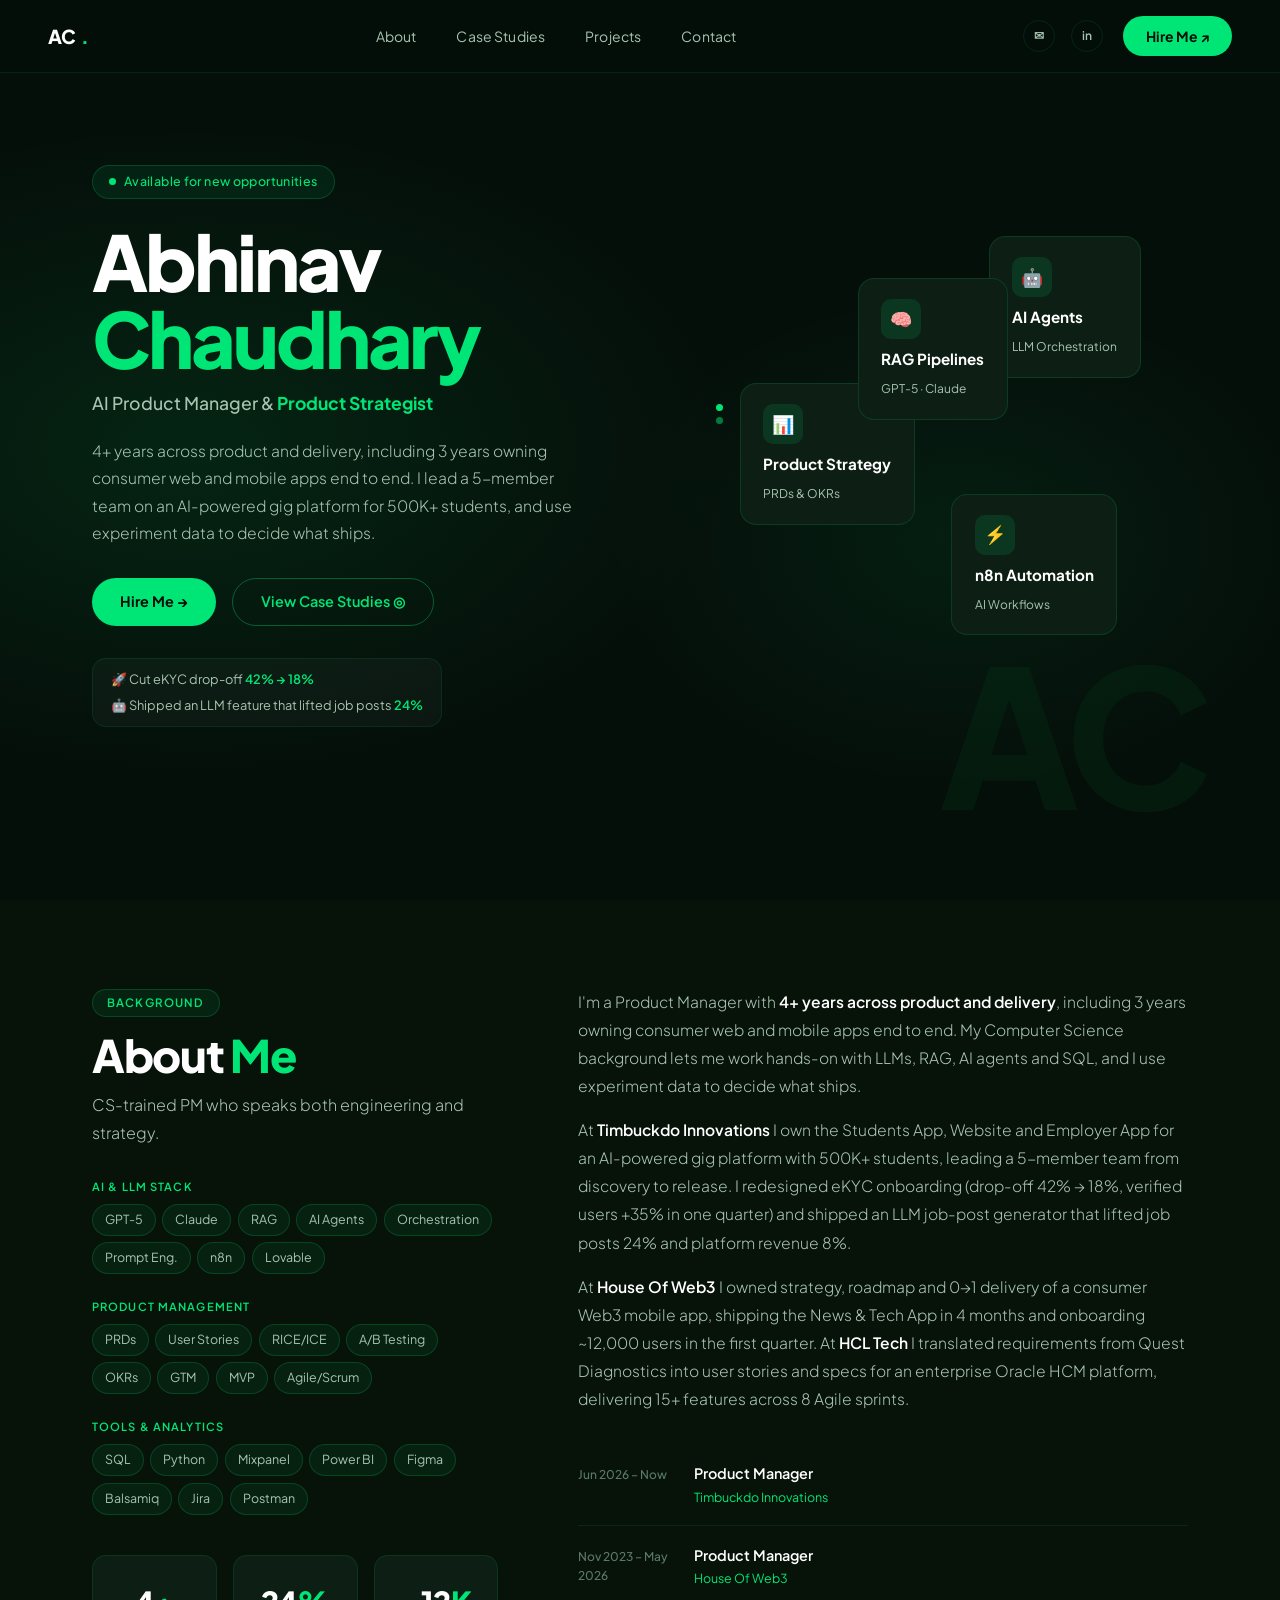
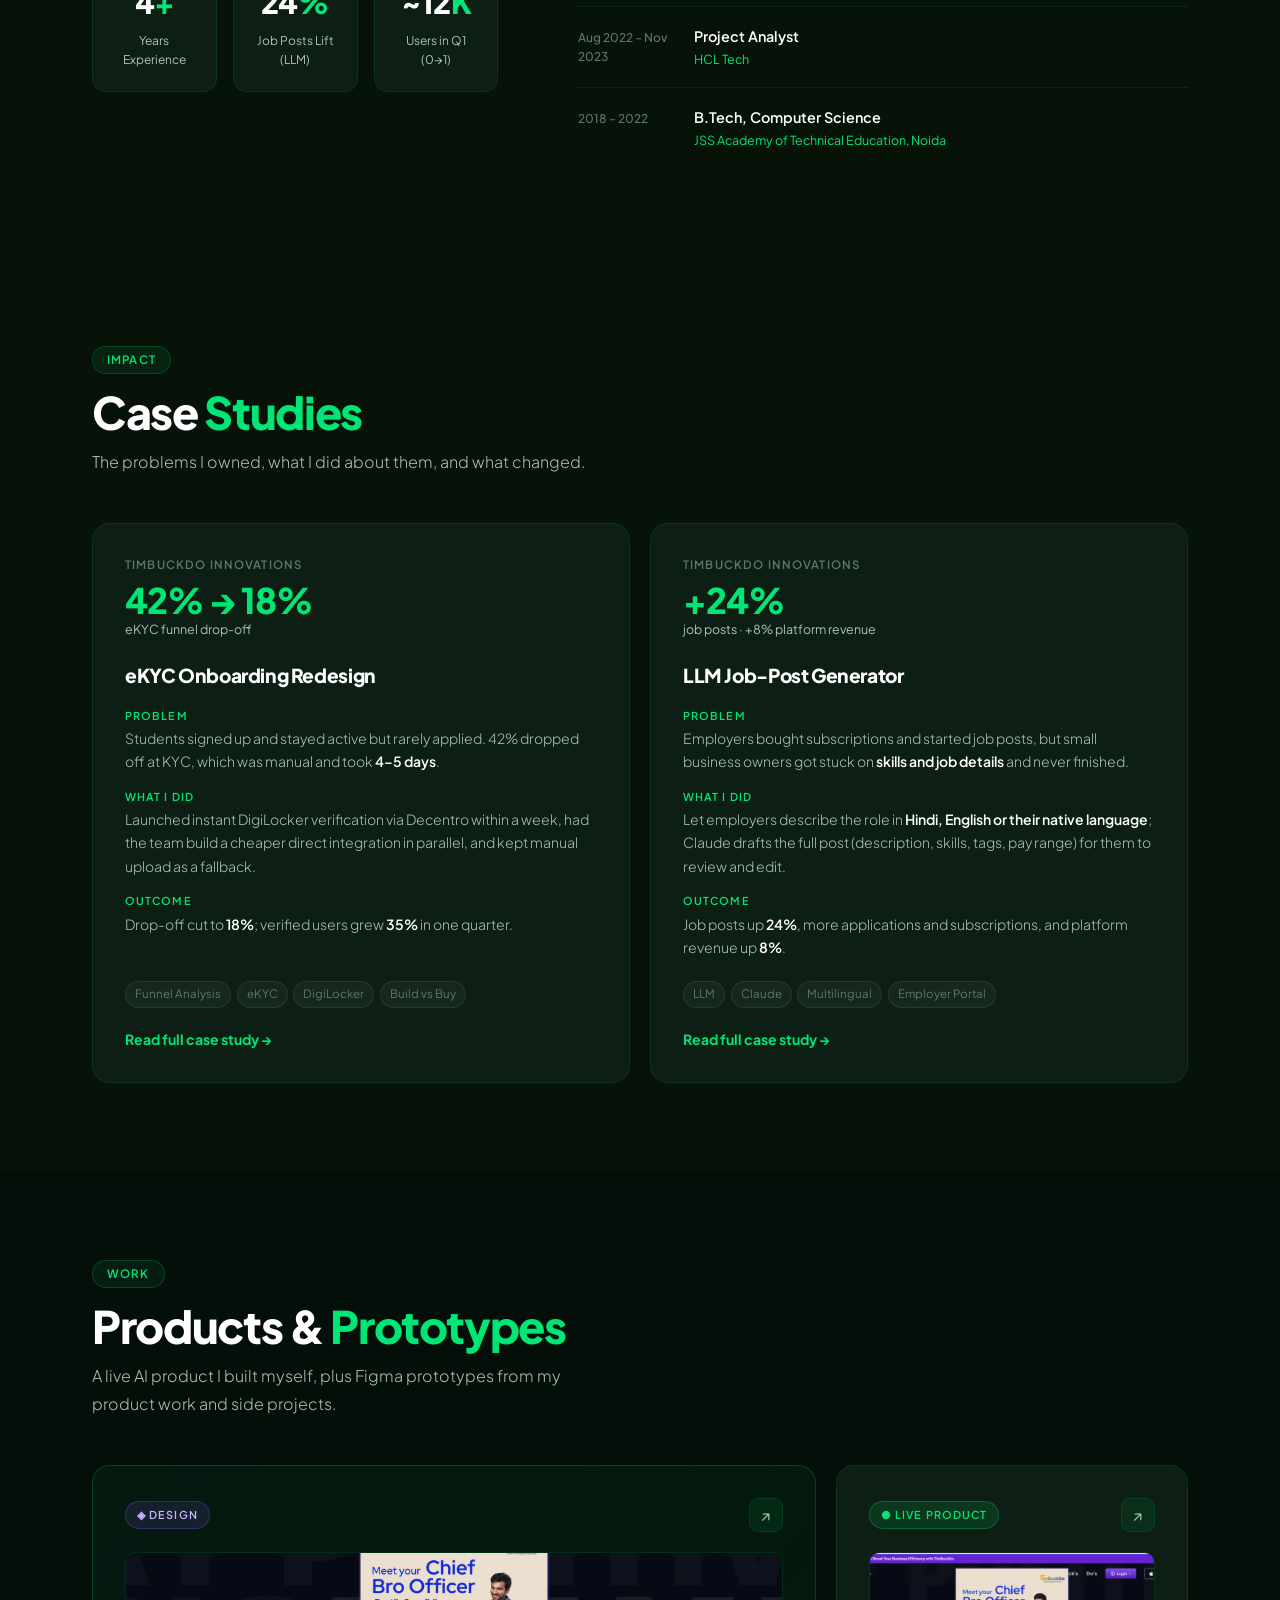
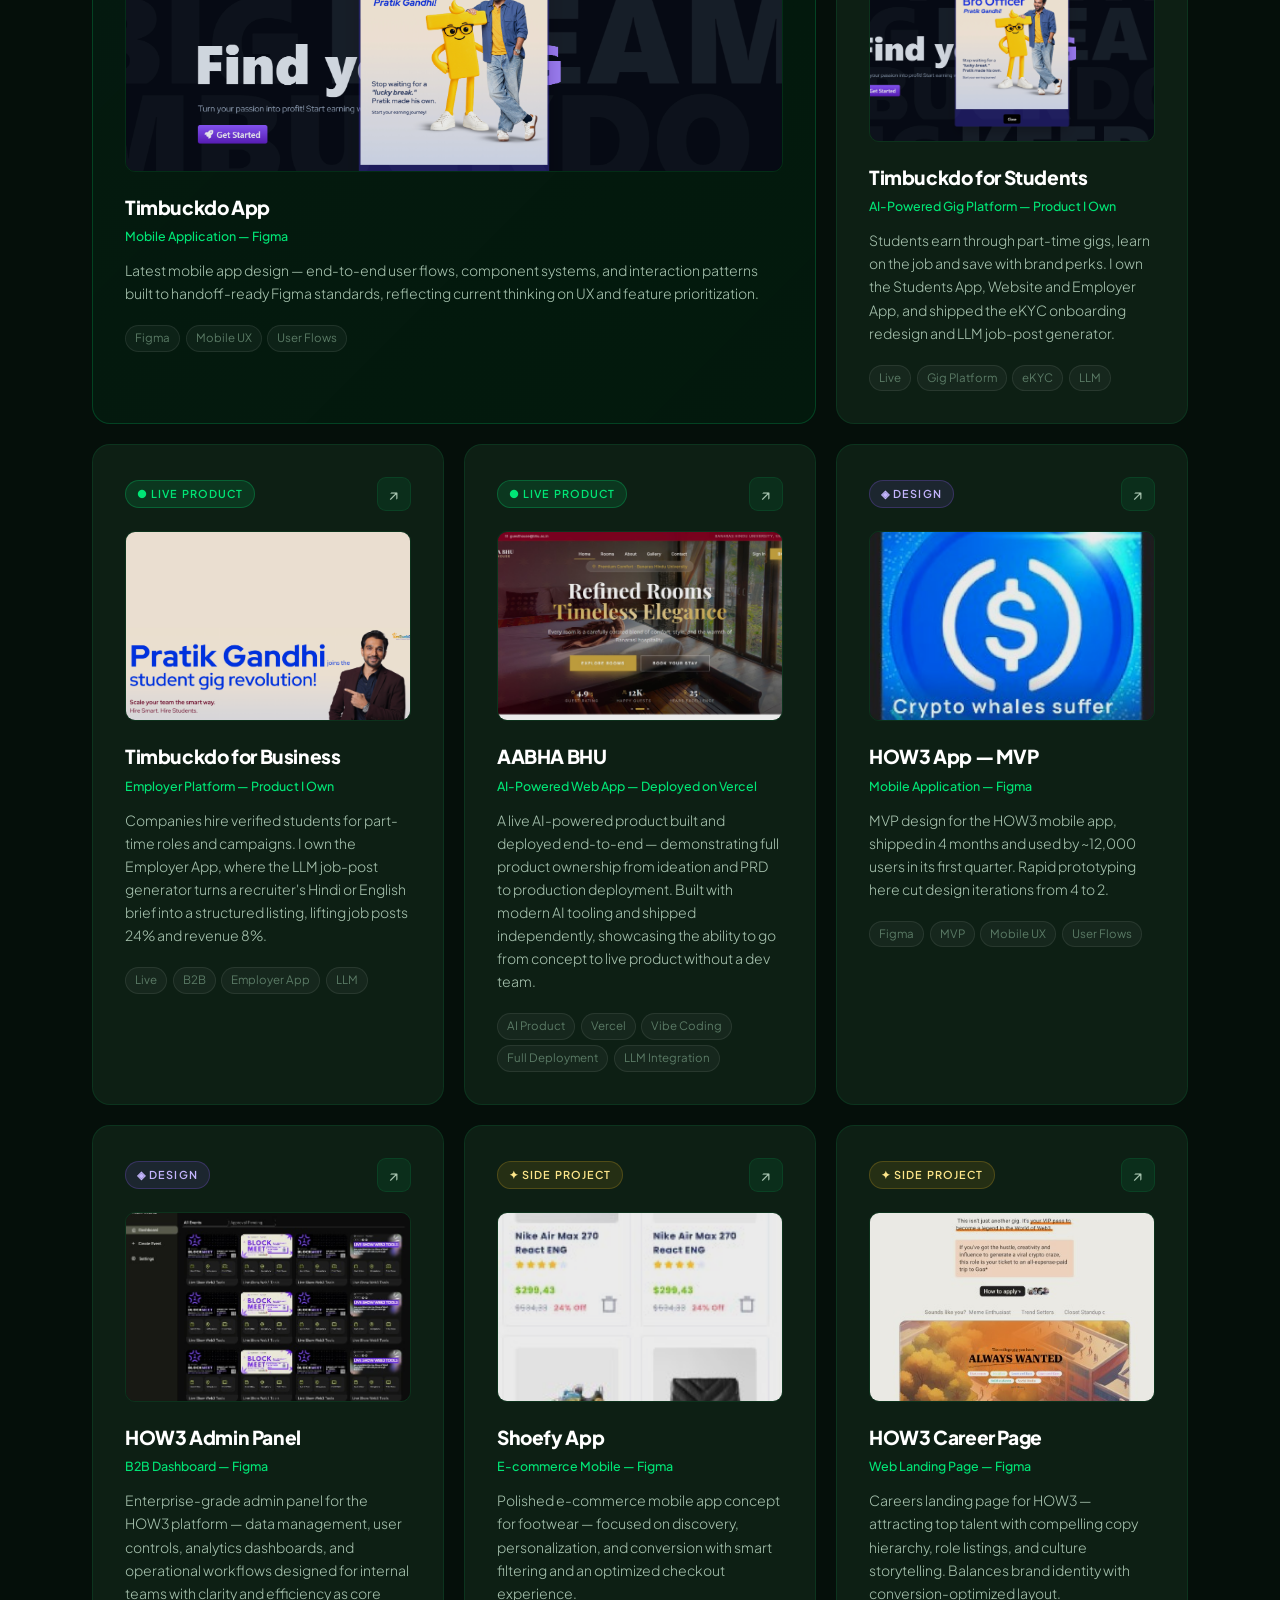
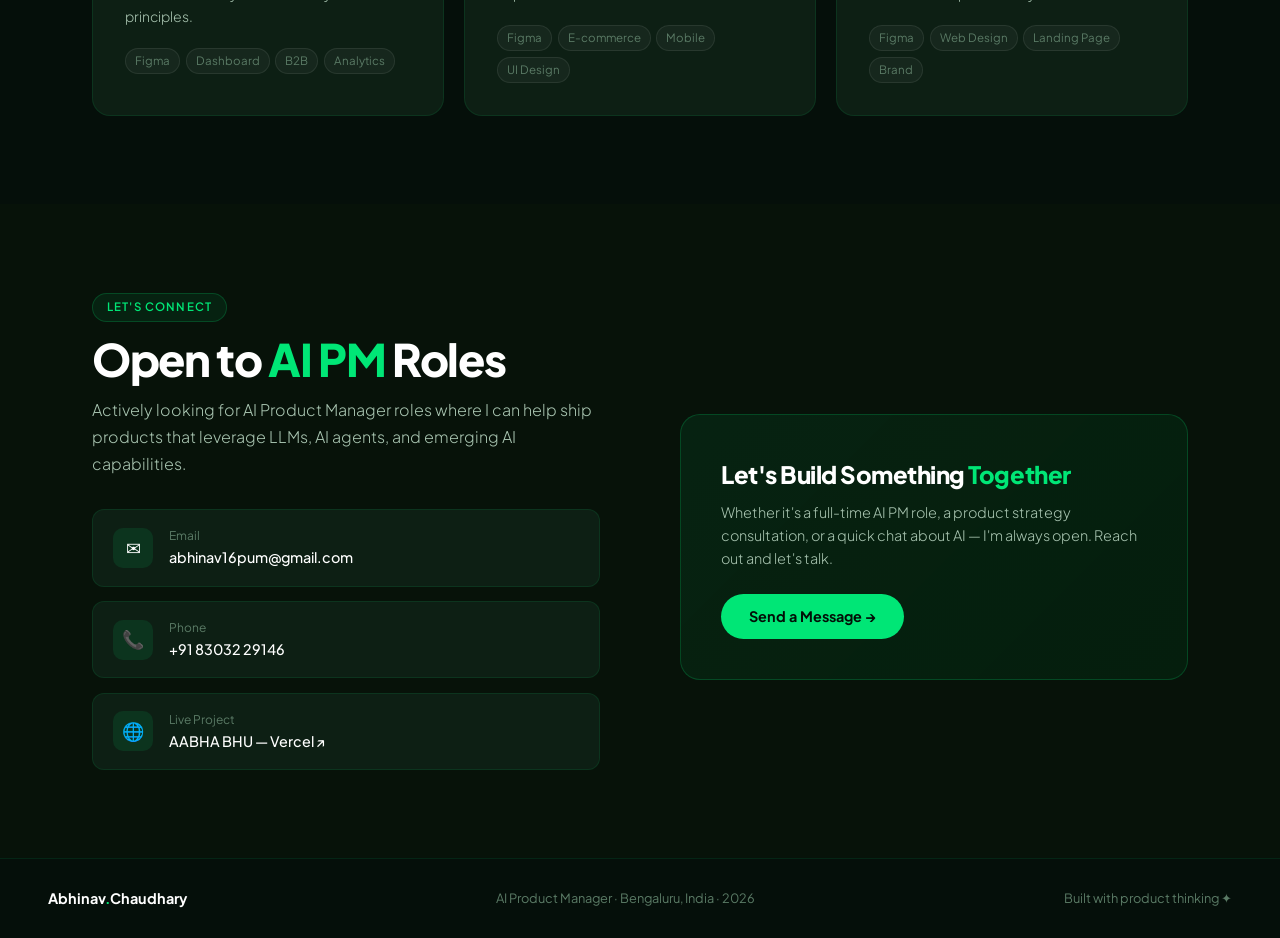
==== commit 2fab7303: "Add LLM job-post generator case study and PRD Co-Authored-By: Claude Opus 5.5 <noreply@anthropic.com" ====
--- a/index.html
+++ b/index.html
@@ -527,10 +527,11 @@
         <div class="cs-metric">+24%</div>
         <div class="cs-metric-lbl">job posts · +8% platform revenue</div>
         <div class="cs-title">LLM Job-Post Generator</div>
-        <div class="cs-step"><div class="cs-step-lbl">What it does</div><p>Turns a recruiter's plain <strong>Hindi or English</strong> brief into a structured listing: title, description, tags and skills.</p></div>
-        <div class="cs-step"><div class="cs-step-lbl">What I did</div><p>Owned the feature on the Employer App from discovery to release with a 5-member team.</p></div>
-        <div class="cs-step"><div class="cs-step-lbl">Outcome</div><p>Job posts up <strong>24%</strong> and platform revenue up <strong>8%</strong>.</p></div>
-        <div class="ptags"><span class="ptag">LLM</span><span class="ptag">GenAI</span><span class="ptag">Prompt Engineering</span><span class="ptag">Employer App</span></div>
+        <div class="cs-step"><div class="cs-step-lbl">Problem</div><p>Employers bought subscriptions and started job posts, but small business owners got stuck on <strong>skills and job details</strong> and never finished.</p></div>
+        <div class="cs-step"><div class="cs-step-lbl">What I did</div><p>Let employers describe the role in <strong>Hindi, English or their native language</strong>; Claude drafts the full post (description, skills, tags, pay range) for them to review and edit.</p></div>
+        <div class="cs-step"><div class="cs-step-lbl">Outcome</div><p>Job posts up <strong>24%</strong>, more applications and subscriptions, and platform revenue up <strong>8%</strong>.</p></div>
+        <div class="ptags"><span class="ptag">LLM</span><span class="ptag">Claude</span><span class="ptag">Multilingual</span><span class="ptag">Employer Portal</span></div>
+        <a class="cs-link" href="job-post-case-study.html">Read full case study →</a>
       </div>
 
     </div>
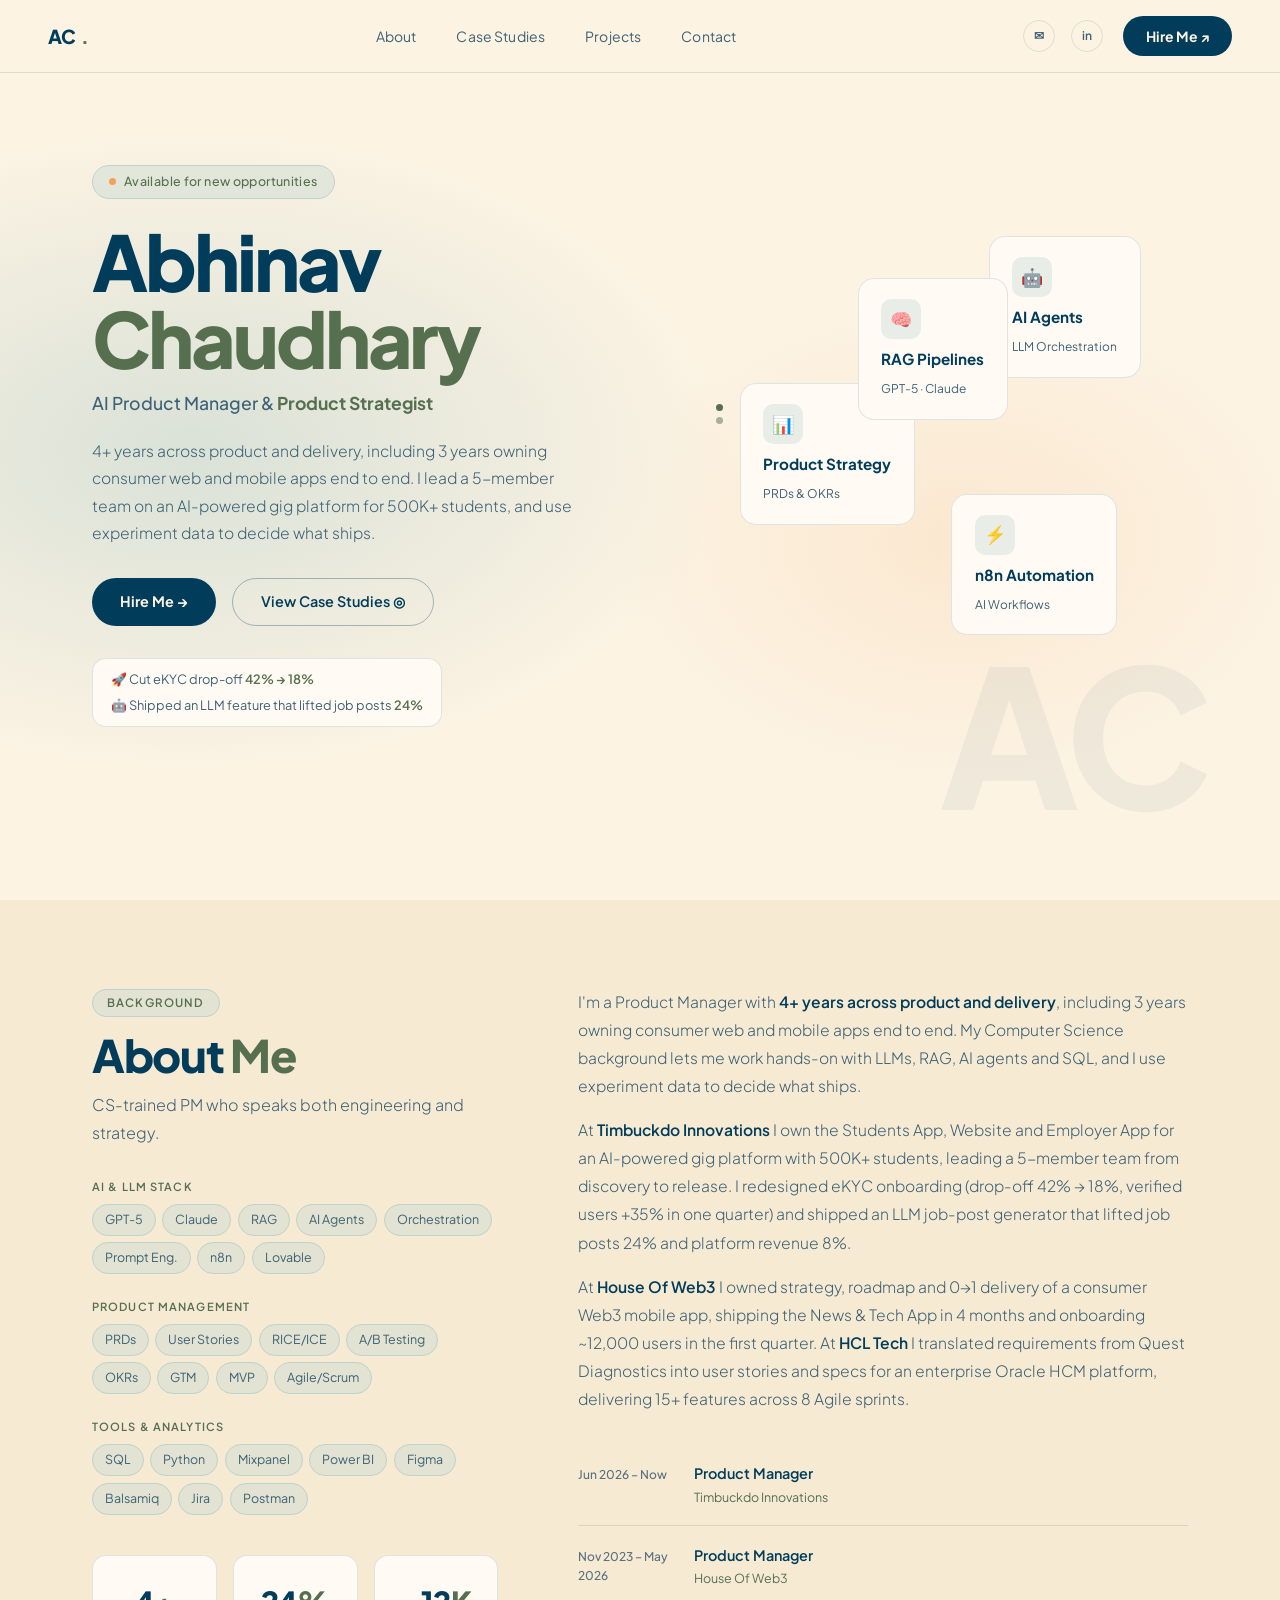
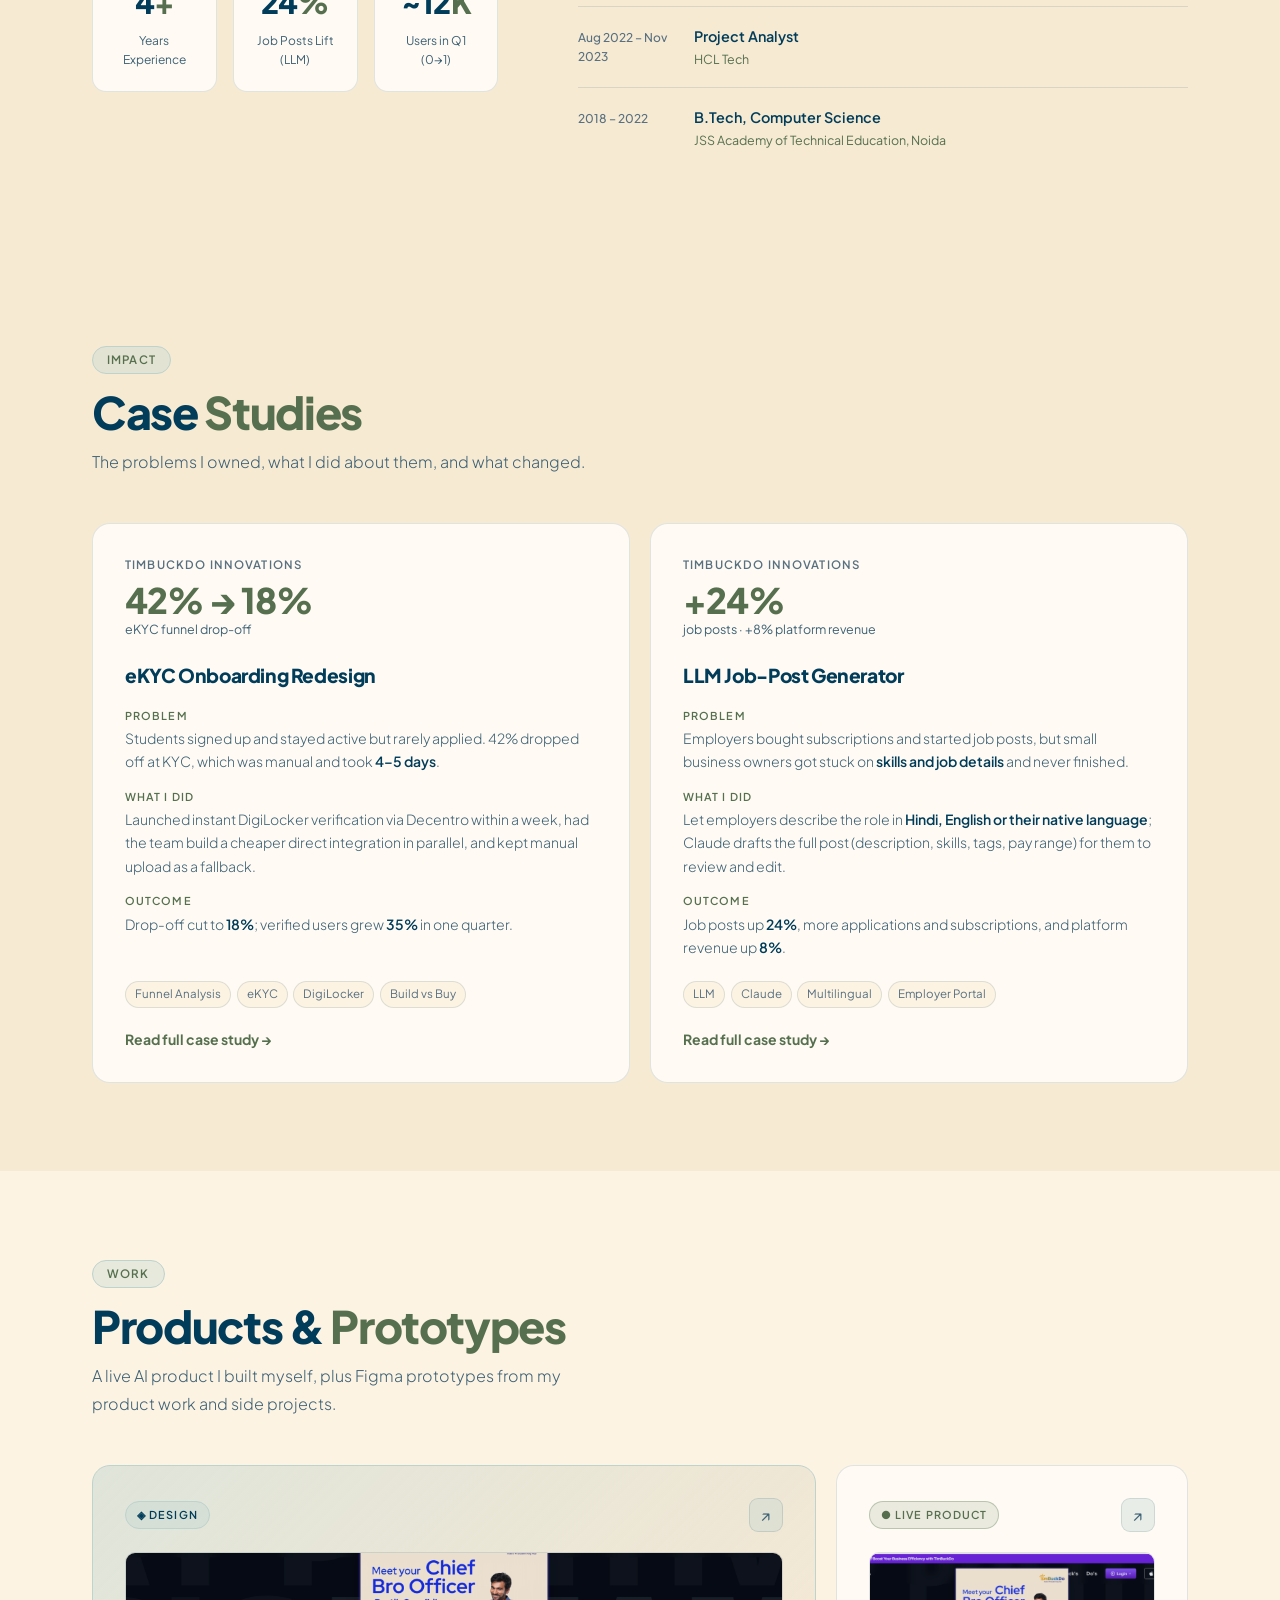
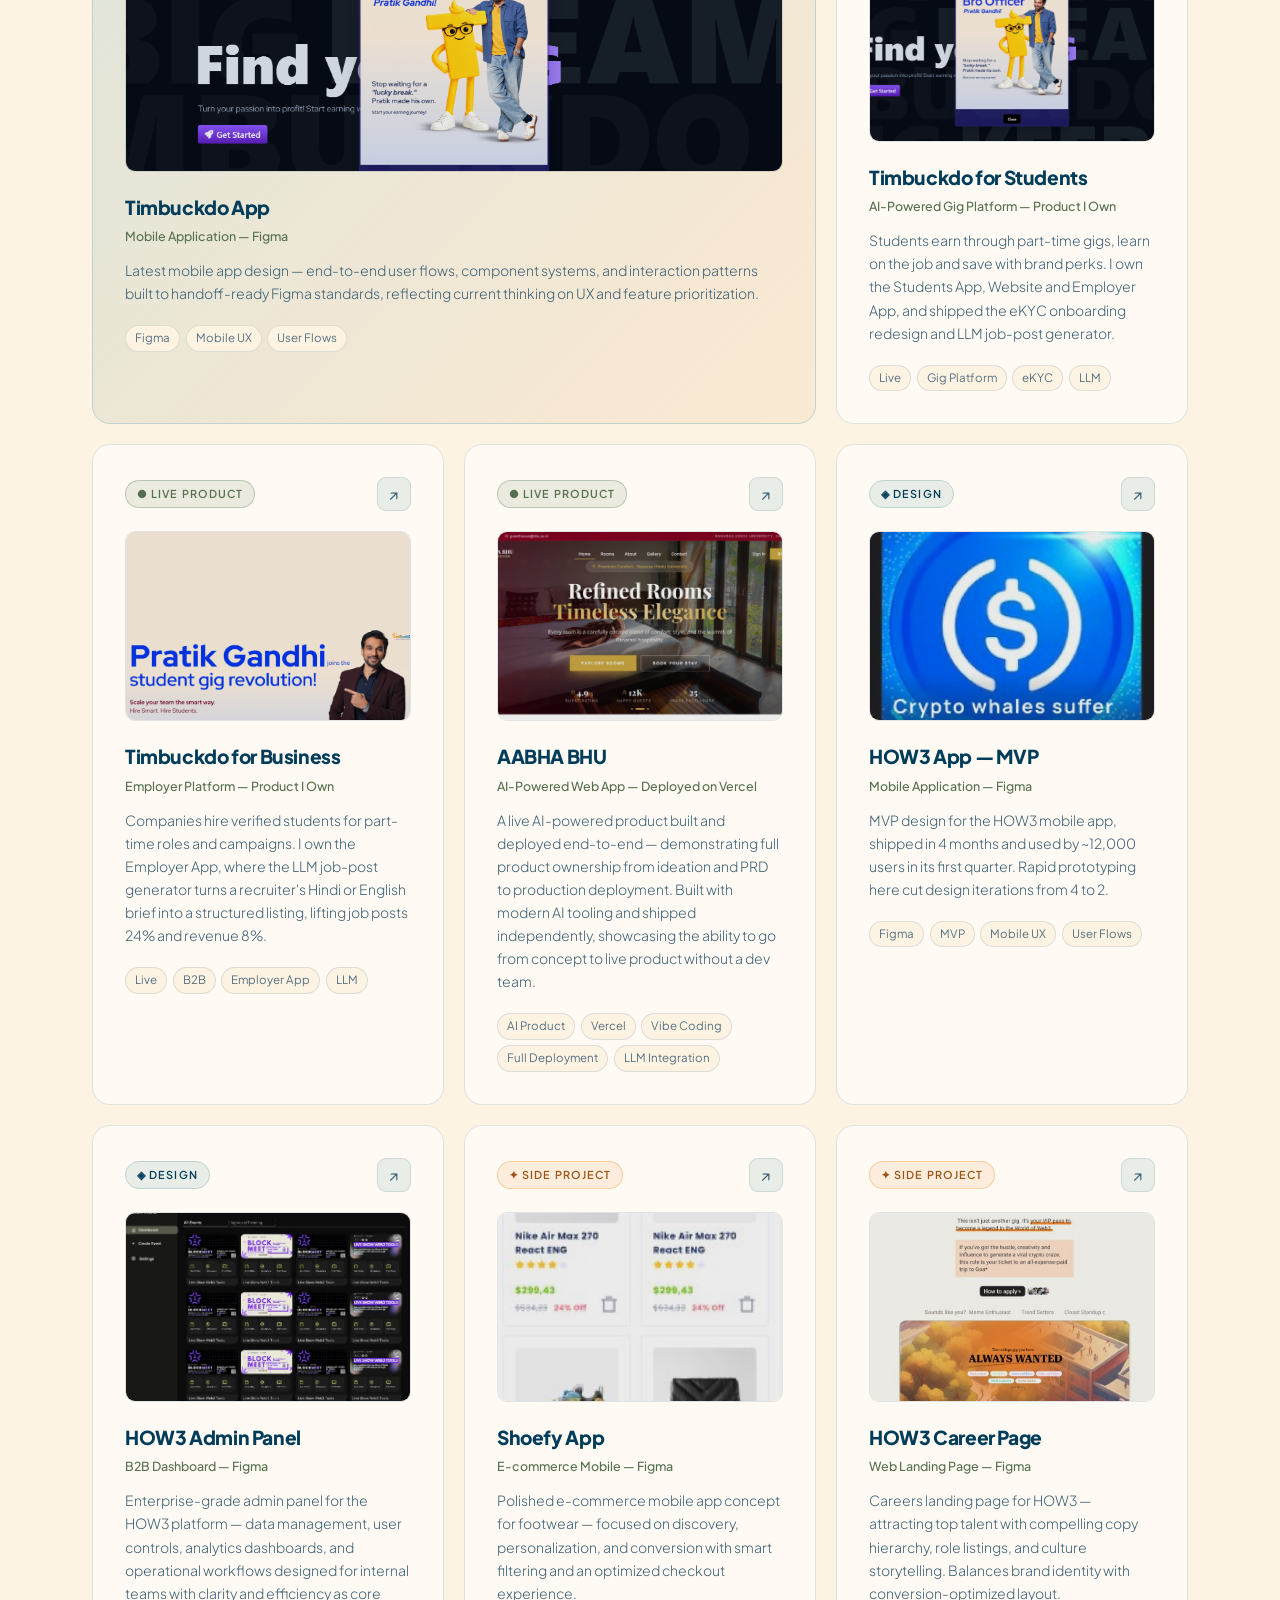
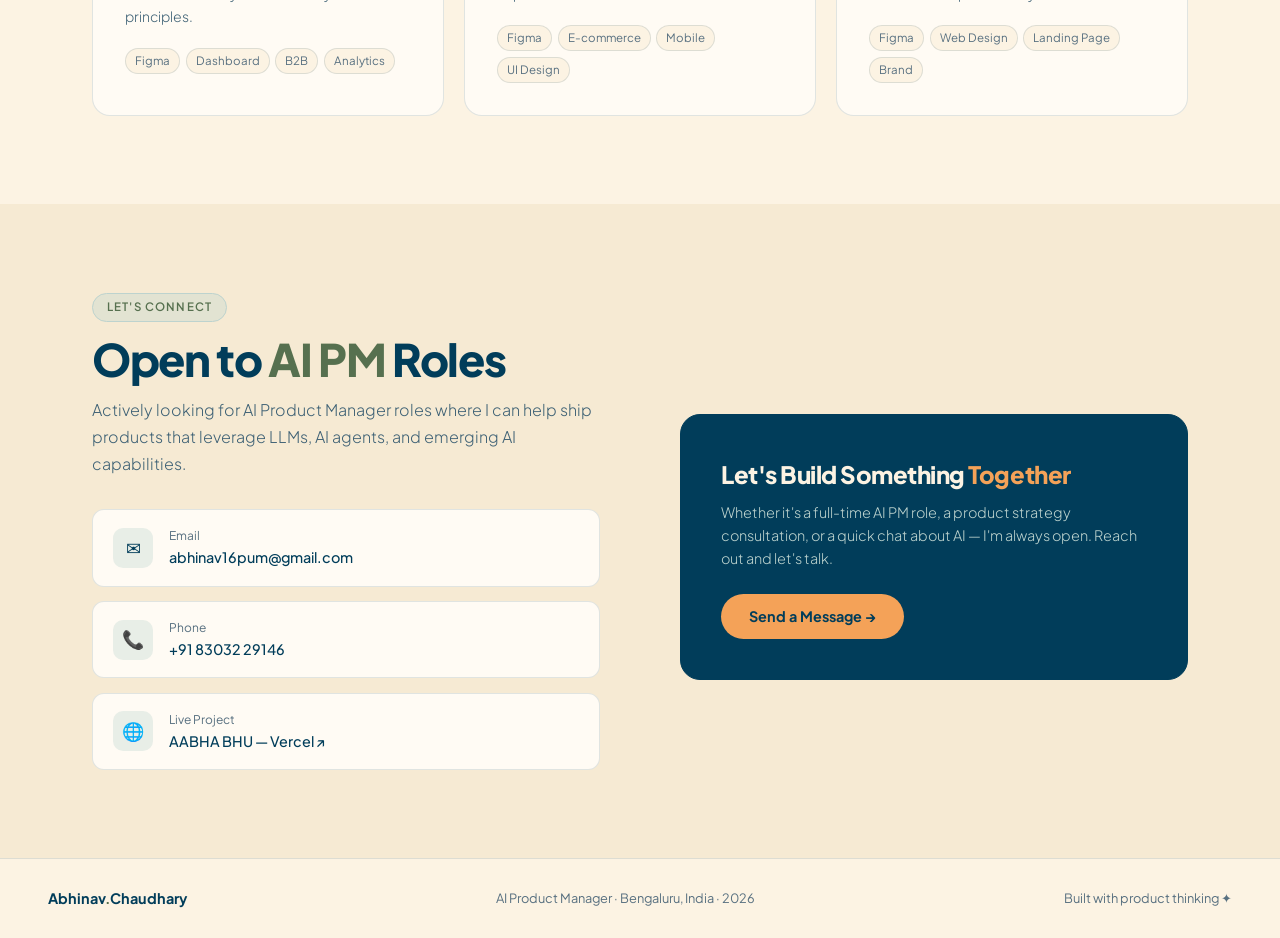
==== commit bf7547ba: "Apply Midnight / Lionsmane / Celeste / Herb / Marigold palette Switch the whole portfolio, case stud" ====
--- a/index.html
+++ b/index.html
@@ -8,20 +8,22 @@
 <style>
 *,*::before,*::after{box-sizing:border-box;margin:0;padding:0}
 :root{
-  --bg:#050f0a;
-  --bg2:#071209;
-  --bg3:#0a1a10;
-  --card:#0d1f14;
-  --card2:#101f16;
-  --green:#00e676;
-  --green2:#00c853;
-  --green-dim:#1a3d28;
-  --green-glow:rgba(0,230,118,0.12);
-  --green-glow2:rgba(0,230,118,0.06);
-  --text:#ffffff;
-  --text2:#a8c4b0;
-  --text3:#5a7a65;
-  --border:rgba(0,230,118,0.1);
+  --bg:#FCF3E3;
+  --bg2:#F6EAD3;
+  --card:#FFFBF4;
+  --card2:#FFFFFF;
+  --ink:#013D5A;
+  --marigold:#F4A258;
+  --celeste:#BDD3CE;
+  --celeste-tint:rgba(189,211,206,0.35);
+  --herb:#708C69;
+  --accent:#56704F;
+  --warn-ink:#9A5518;
+  --text:#013D5A;
+  --text2:#3E6175;
+  --text3:#587080;
+  --border:rgba(1,61,90,0.12);
+  --border-hover:rgba(1,61,90,0.32);
   --font:'Plus Jakarta Sans',sans-serif;
 }
 html{scroll-behavior:smooth}
@@ -30,14 +32,14 @@
 /* ── SCROLLBAR ── */
 ::-webkit-scrollbar{width:4px}
 ::-webkit-scrollbar-track{background:var(--bg)}
-::-webkit-scrollbar-thumb{background:var(--green-dim);border-radius:2px}
+::-webkit-scrollbar-thumb{background:var(--celeste);border-radius:2px}
 
 /* ── NAV ── */
 nav{
   position:fixed;top:0;left:0;right:0;z-index:200;
   display:flex;align-items:center;justify-content:space-between;
   padding:1rem 3rem;
-  background:rgba(5,15,10,0.85);
+  background:rgba(252,243,227,0.88);
   backdrop-filter:blur(20px);
   border-bottom:1px solid var(--border);
 }
@@ -45,20 +47,20 @@
   font-size:1.2rem;font-weight:800;color:var(--text);text-decoration:none;
   letter-spacing:-0.02em;display:flex;align-items:center;gap:6px;
 }
-.nav-logo span{color:var(--green)}
+.nav-logo span{color:var(--accent)}
 .nav-links{display:flex;align-items:center;gap:2.5rem;list-style:none}
 .nav-links a{font-size:0.875rem;font-weight:400;color:var(--text2);text-decoration:none;transition:color .2s;letter-spacing:.01em}
-.nav-links a:hover{color:var(--green)}
+.nav-links a:hover{color:var(--accent)}
 .nav-socials{display:flex;align-items:center;gap:1rem}
 .nav-social{width:32px;height:32px;border-radius:50%;border:1px solid var(--border);display:flex;align-items:center;justify-content:center;text-decoration:none;color:var(--text2);font-size:12px;font-weight:600;transition:all .2s}
-.nav-social:hover{border-color:var(--green);color:var(--green)}
+.nav-social:hover{border-color:var(--accent);color:var(--accent)}
 .btn-hire{
-  background:var(--green);color:#020f07;padding:.55rem 1.4rem;
+  background:var(--ink);color:var(--bg);padding:.55rem 1.4rem;
   border-radius:100px;font-weight:700;font-size:.875rem;
   text-decoration:none;transition:all .2s;white-space:nowrap;
   display:inline-flex;align-items:center;gap:6px;
 }
-.btn-hire:hover{background:#fff;transform:translateY(-1px)}
+.btn-hire:hover{background:var(--marigold);color:var(--ink);transform:translateY(-1px)}
 
 /* ── HERO ── */
 #hero{
@@ -68,13 +70,13 @@
 .hero-glow{
   position:absolute;inset:0;pointer-events:none;
   background:
-    radial-gradient(ellipse 70% 60% at 15% 50%,rgba(0,180,80,0.13) 0%,transparent 60%),
-    radial-gradient(ellipse 50% 50% at 75% 60%,rgba(0,230,118,0.07) 0%,transparent 55%);
+    radial-gradient(ellipse 70% 60% at 15% 50%,rgba(189,211,206,0.55) 0%,transparent 60%),
+    radial-gradient(ellipse 50% 50% at 75% 60%,rgba(244,162,88,0.14) 0%,transparent 55%);
 }
 .hero-watermark{
   position:absolute;right:6%;bottom:8%;
   font-size:clamp(7rem,15vw,14rem);font-weight:900;
-  color:rgba(0,80,30,0.18);letter-spacing:-.05em;
+  color:rgba(1,61,90,0.05);letter-spacing:-.05em;
   pointer-events:none;user-select:none;line-height:1;
 }
 .hero-inner{
@@ -84,49 +86,49 @@
 }
 .hero-avail{
   display:inline-flex;align-items:center;gap:8px;
-  background:rgba(0,230,118,0.08);border:1px solid rgba(0,230,118,0.2);
+  background:var(--celeste-tint);border:1px solid var(--celeste);
   border-radius:100px;padding:6px 16px;
-  font-size:.78rem;color:var(--green);font-weight:500;
+  font-size:.78rem;color:var(--accent);font-weight:500;
   margin-bottom:1.5rem;letter-spacing:.03em;
 }
-.hero-avail::before{content:'';width:7px;height:7px;border-radius:50%;background:var(--green);animation:blink 2s infinite}
+.hero-avail::before{content:'';width:7px;height:7px;border-radius:50%;background:var(--marigold);animation:blink 2s infinite}
 @keyframes blink{0%,100%{opacity:1}50%{opacity:.3}}
 h1.hero-name{
   font-size:clamp(3.2rem,6vw,5.5rem);
   font-weight:800;line-height:1.0;letter-spacing:-.04em;
   margin-bottom:.75rem;
 }
-h1.hero-name .g{color:var(--green)}
+h1.hero-name .g{color:var(--accent)}
 .hero-role{
   font-size:1.1rem;font-weight:500;color:var(--text2);margin-bottom:1.25rem;
 }
-.hero-role strong{color:var(--green);font-weight:700}
+.hero-role strong{color:var(--accent);font-weight:700}
 .hero-desc{
   font-size:.975rem;color:var(--text2);font-weight:300;
   line-height:1.75;max-width:480px;margin-bottom:2rem;
 }
 .hero-btns{display:flex;gap:1rem;flex-wrap:wrap;margin-bottom:2rem}
 .btn-primary{
-  background:var(--green);color:#020f07;padding:.7rem 1.75rem;
+  background:var(--ink);color:var(--bg);padding:.7rem 1.75rem;
   border-radius:100px;font-weight:700;font-size:.9rem;
   text-decoration:none;transition:all .2s;
   display:inline-flex;align-items:center;gap:8px;
 }
-.btn-primary:hover{background:#fff;transform:translateY(-1px)}
+.btn-primary:hover{background:var(--marigold);color:var(--ink);transform:translateY(-1px)}
 .btn-outline{
-  background:transparent;color:var(--green);
+  background:transparent;color:var(--ink);
   padding:.7rem 1.75rem;border-radius:100px;
-  border:1px solid rgba(0,230,118,0.35);
+  border:1px solid var(--border-hover);
   font-weight:600;font-size:.9rem;text-decoration:none;
   display:inline-flex;align-items:center;gap:8px;transition:all .2s;
 }
-.btn-outline:hover{background:var(--green-glow);border-color:var(--green)}
+.btn-outline:hover{background:var(--celeste-tint);border-color:var(--ink)}
 .hero-notice{
   display:inline-flex;flex-direction:column;gap:6px;
-  background:rgba(255,255,255,0.03);border:1px solid var(--border);
+  background:var(--card);border:1px solid var(--border);
   border-radius:14px;padding:10px 18px;font-size:.8rem;color:var(--text2);
 }
-.hero-notice span{color:var(--green);font-weight:600}
+.hero-notice span{color:var(--accent);font-weight:600}
 
 /* floating cards */
 .hero-right{position:relative;height:420px;display:flex;align-items:center;justify-content:center}
@@ -134,17 +136,17 @@
 .fcard{
   position:absolute;
   background:var(--card);
-  border:1px solid rgba(0,230,118,0.14);
+  border:1px solid var(--border);
   border-radius:16px;padding:1.25rem 1.4rem;
   display:flex;flex-direction:column;align-items:flex-start;gap:8px;
   min-width:150px;
   animation:floatY 4s ease-in-out infinite;
   transition:border-color .2s;
 }
-.fcard:hover{border-color:rgba(0,230,118,0.4)}
+.fcard:hover{border-color:var(--border-hover)}
 .fcard-icon{
   width:40px;height:40px;border-radius:10px;
-  background:rgba(0,230,118,0.12);
+  background:var(--celeste-tint);
   display:flex;align-items:center;justify-content:center;
   font-size:18px;
 }
@@ -161,7 +163,7 @@
   50%{transform:translateY(-12px)}
 }
 .dots{position:absolute;left:0;top:40%;display:flex;flex-direction:column;gap:6px}
-.dot{width:7px;height:7px;border-radius:50%;background:var(--green);opacity:.5}
+.dot{width:7px;height:7px;border-radius:50%;background:var(--accent);opacity:.5}
 .dot:first-child{opacity:1}
 
 /* ── SECTION COMMON ── */
@@ -169,32 +171,32 @@
 .container{max-width:1160px;margin:0 auto;padding:0 2rem}
 .sec-badge{
   display:inline-flex;align-items:center;gap:6px;
-  background:rgba(0,230,118,0.08);border:1px solid rgba(0,230,118,0.2);
+  background:var(--celeste-tint);border:1px solid var(--celeste);
   border-radius:100px;padding:4px 14px;
   font-size:.72rem;letter-spacing:.1em;text-transform:uppercase;
-  color:var(--green);font-weight:600;margin-bottom:.8rem;
+  color:var(--accent);font-weight:600;margin-bottom:.8rem;
 }
 h2.sec-title{
   font-size:clamp(2rem,3.5vw,2.8rem);font-weight:800;
   letter-spacing:-.03em;margin-bottom:.75rem;line-height:1.1;
 }
-h2.sec-title span{color:var(--green)}
+h2.sec-title span{color:var(--accent)}
 .sec-desc{color:var(--text2);font-size:1rem;font-weight:300;max-width:520px;line-height:1.7}
 
 /* ── ABOUT ── */
 #about{background:var(--bg2)}
 .about-grid{display:grid;grid-template-columns:1fr 1.5fr;gap:5rem;align-items:start}
 .about-skills-grid{display:flex;flex-direction:column;gap:1.5rem;margin-top:2rem}
-.skill-row-label{font-size:.7rem;letter-spacing:.1em;text-transform:uppercase;color:var(--green);margin-bottom:.5rem;font-weight:600}
+.skill-row-label{font-size:.7rem;letter-spacing:.1em;text-transform:uppercase;color:var(--accent);margin-bottom:.5rem;font-weight:600}
 .skill-pills{display:flex;flex-wrap:wrap;gap:.4rem}
 .pill{
   padding:5px 12px;font-size:.78rem;
-  background:rgba(0,230,118,0.07);
-  border:1px solid rgba(0,230,118,0.18);
+  background:var(--celeste-tint);
+  border:1px solid var(--celeste);
   border-radius:100px;color:var(--text2);font-weight:400;
   transition:all .2s;
 }
-.pill:hover{background:rgba(0,230,118,0.15);color:var(--green);border-color:var(--green)}
+.pill:hover{background:var(--celeste);color:var(--ink);border-color:var(--ink)}
 .about-text p{color:var(--text2);font-weight:300;line-height:1.8;margin-bottom:1rem;font-size:.975rem}
 .about-text p strong{color:var(--text);font-weight:600}
 .timeline{margin-top:2rem;display:flex;flex-direction:column;gap:0}
@@ -206,7 +208,7 @@
 .titem:last-child{border-bottom:none}
 .tdate{font-size:.75rem;color:var(--text3);padding-top:3px;font-weight:500}
 .trole{font-weight:600;font-size:.9rem;margin-bottom:2px}
-.tco{font-size:.78rem;color:var(--green)}
+.tco{font-size:.78rem;color:var(--accent)}
 
 /* stats row */
 .stats-row{
@@ -218,9 +220,9 @@
   border-radius:14px;padding:1.4rem;text-align:center;
   transition:border-color .2s,background .2s;
 }
-.scard:hover{border-color:rgba(0,230,118,0.35);background:rgba(0,230,118,0.04)}
+.scard:hover{border-color:var(--border-hover);background:var(--card2)}
 .scard-num{font-size:1.9rem;font-weight:800;letter-spacing:-.03em;color:var(--text)}
-.scard-num span{color:var(--green)}
+.scard-num span{color:var(--accent)}
 .scard-lbl{font-size:.75rem;color:var(--text2);margin-top:.25rem;font-weight:400}
 
 /* ── PROJECTS ── */
@@ -237,32 +239,32 @@
 }
 .pcard::after{
   content:'';position:absolute;inset:0;
-  background:radial-gradient(circle at 80% 20%,rgba(0,230,118,0.06),transparent 60%);
+  background:radial-gradient(circle at 80% 20%,rgba(244,162,88,0.08),transparent 60%);
   opacity:0;transition:opacity .3s;pointer-events:none;
 }
-.pcard:hover{border-color:rgba(0,230,118,0.35);transform:translateY(-4px);background:var(--card2)}
+.pcard:hover{border-color:var(--border-hover);transform:translateY(-4px);background:var(--card2)}
 .pcard:hover::after{opacity:1}
 .pcard.featured{
   grid-column:span 2;
-  background:linear-gradient(135deg,rgba(0,230,118,0.05),rgba(0,50,20,0.3));
-  border-color:rgba(0,230,118,0.2);
+  background:linear-gradient(135deg,rgba(189,211,206,0.45),rgba(244,162,88,0.12));
+  border-color:var(--celeste);
 }
 .pcard-top{display:flex;justify-content:space-between;align-items:center;margin-bottom:1.25rem}
 .pbadge{
   font-size:.68rem;letter-spacing:.1em;text-transform:uppercase;
   padding:4px 11px;border-radius:100px;font-weight:600;
 }
-.live{background:rgba(0,230,118,0.12);color:var(--green);border:1px solid rgba(0,230,118,0.25)}
-.design{background:rgba(139,92,246,0.12);color:#c4b5fd;border:1px solid rgba(139,92,246,0.25)}
-.side{background:rgba(251,191,36,0.1);color:#fde68a;border:1px solid rgba(251,191,36,0.2)}
+.live{background:rgba(112,140,105,0.15);color:var(--accent);border:1px solid rgba(112,140,105,0.4)}
+.design{background:var(--celeste-tint);color:var(--ink);border:1px solid var(--celeste)}
+.side{background:rgba(244,162,88,0.15);color:var(--warn-ink);border:1px solid rgba(244,162,88,0.45)}
 .plink-btn{
   width:34px;height:34px;border-radius:9px;
-  background:rgba(0,230,118,0.08);border:1px solid var(--border);
+  background:var(--celeste-tint);border:1px solid var(--border);
   display:flex;align-items:center;justify-content:center;
   color:var(--text2);font-size:16px;text-decoration:none;
   transition:all .2s;flex-shrink:0;
 }
-.pcard:hover .plink-btn{background:var(--green);color:#020f07;border-color:var(--green)}
+.pcard:hover .plink-btn{background:var(--marigold);color:var(--ink);border-color:var(--marigold)}
 .pimg{
   width:100%;height:190px;object-fit:cover;border-radius:10px;
   margin-bottom:1.25rem;border:1px solid var(--border);display:block;
@@ -271,13 +273,13 @@
 .pcard.featured .pimg{height:220px}
 .pcard:hover .pimg{filter:brightness(1) saturate(1.2)}
 .ptitle{font-size:1.2rem;font-weight:800;letter-spacing:-.02em;margin-bottom:.3rem}
-.psubtitle{font-size:.78rem;color:var(--green);margin-bottom:.75rem;font-weight:500}
+.psubtitle{font-size:.78rem;color:var(--accent);margin-bottom:.75rem;font-weight:500}
 .pdesc{font-size:.875rem;color:var(--text2);line-height:1.65;font-weight:300;margin-bottom:1.25rem}
 .ptags{display:flex;flex-wrap:wrap;gap:.35rem}
 .ptag{
   padding:3px 9px;font-size:.72rem;
-  background:rgba(255,255,255,0.04);
-  border:1px solid rgba(255,255,255,0.08);
+  background:var(--bg);
+  border:1px solid var(--border);
   border-radius:100px;color:var(--text3);
 }
 
@@ -289,18 +291,18 @@
   border-radius:18px;padding:2rem;transition:border-color .2s;
   display:flex;flex-direction:column;
 }
-.cscard:hover{border-color:rgba(0,230,118,0.35)}
+.cscard:hover{border-color:var(--border-hover)}
 .cs-co{font-size:.72rem;letter-spacing:.1em;text-transform:uppercase;color:var(--text3);font-weight:600;margin-bottom:.4rem}
-.cs-metric{font-size:2.2rem;font-weight:800;letter-spacing:-.03em;color:var(--green);line-height:1.1}
+.cs-metric{font-size:2.2rem;font-weight:800;letter-spacing:-.03em;color:var(--accent);line-height:1.1}
 .cs-metric-lbl{font-size:.78rem;color:var(--text2);margin-bottom:1.25rem}
 .cs-title{font-size:1.2rem;font-weight:800;letter-spacing:-.02em;margin-bottom:1rem}
 .cs-step{margin-bottom:.9rem}
-.cs-step-lbl{font-size:.68rem;letter-spacing:.1em;text-transform:uppercase;color:var(--green);font-weight:600;margin-bottom:.2rem}
+.cs-step-lbl{font-size:.68rem;letter-spacing:.1em;text-transform:uppercase;color:var(--accent);font-weight:600;margin-bottom:.2rem}
 .cs-step p{font-size:.875rem;color:var(--text2);line-height:1.65;font-weight:300}
 .cs-step p strong{color:var(--text);font-weight:600}
 .cscard .ptags{margin-top:auto;padding-top:.5rem}
-.cs-link{margin-top:1.25rem;font-size:.875rem;font-weight:700;color:var(--green);text-decoration:none}
-.cs-link:hover{color:#fff}
+.cs-link{margin-top:1.25rem;font-size:.875rem;font-weight:700;color:var(--accent);text-decoration:none}
+.cs-link:hover{color:var(--ink)}
 
 /* ── CONTACT ── */
 #contact{background:var(--bg2)}
@@ -315,10 +317,10 @@
   text-decoration:none;color:var(--text);
   transition:all .2s;
 }
-.clink:hover{border-color:rgba(0,230,118,0.35);background:rgba(0,230,118,0.04);transform:translateX(4px)}
+.clink:hover{border-color:var(--border-hover);background:var(--card2);transform:translateX(4px)}
 .clink-icon{
   width:40px;height:40px;border-radius:10px;
-  background:rgba(0,230,118,0.1);
+  background:var(--celeste-tint);
   display:flex;align-items:center;justify-content:center;
   font-size:18px;flex-shrink:0;
 }
@@ -327,12 +329,15 @@
 
 /* CTA box */
 .cta-box{
-  background:linear-gradient(135deg,rgba(0,230,118,0.08),rgba(0,80,30,0.2));
-  border:1px solid rgba(0,230,118,0.2);
+  background:var(--ink);
+  border:1px solid var(--ink);
   border-radius:20px;padding:2.5rem;margin-top:2rem;
 }
-.cta-box h3{font-size:1.5rem;font-weight:800;letter-spacing:-.02em;margin-bottom:.5rem}
-.cta-box p{color:var(--text2);font-size:.9rem;margin-bottom:1.5rem;font-weight:300}
+.cta-box h3{color:var(--bg);font-size:1.5rem;font-weight:800;letter-spacing:-.02em;margin-bottom:.5rem}
+.cta-box p{color:var(--celeste);font-size:.9rem;margin-bottom:1.5rem;font-weight:300}
+
+.cta-box .btn-primary{background:var(--marigold);color:var(--ink)}
+.cta-box .btn-primary:hover{background:var(--bg)}
 
 /* ── FOOTER ── */
 footer{
@@ -342,7 +347,7 @@
   font-size:.8rem;color:var(--text3);
 }
 .footer-brand{font-weight:700;color:var(--text);font-size:.9rem}
-.footer-brand span{color:var(--green)}
+.footer-brand span{color:var(--accent)}
 
 /* ── ANIMATIONS ── */
 @keyframes fadeUp{from{opacity:0;transform:translateY(28px)}to{opacity:1;transform:translateY(0)}}
@@ -700,7 +705,7 @@
       </div>
       <div>
         <div class="cta-box">
-          <h3>Let's Build Something <span style="color:var(--green)">Together</span></h3>
+          <h3>Let's Build Something <span style="color:var(--marigold)">Together</span></h3>
           <p>Whether it's a full-time AI PM role, a product strategy consultation, or a quick chat about AI — I'm always open. Reach out and let's talk.</p>
           <a class="btn-primary" href="mailto:abhinav16pum@gmail.com">Send a Message →</a>
         </div>
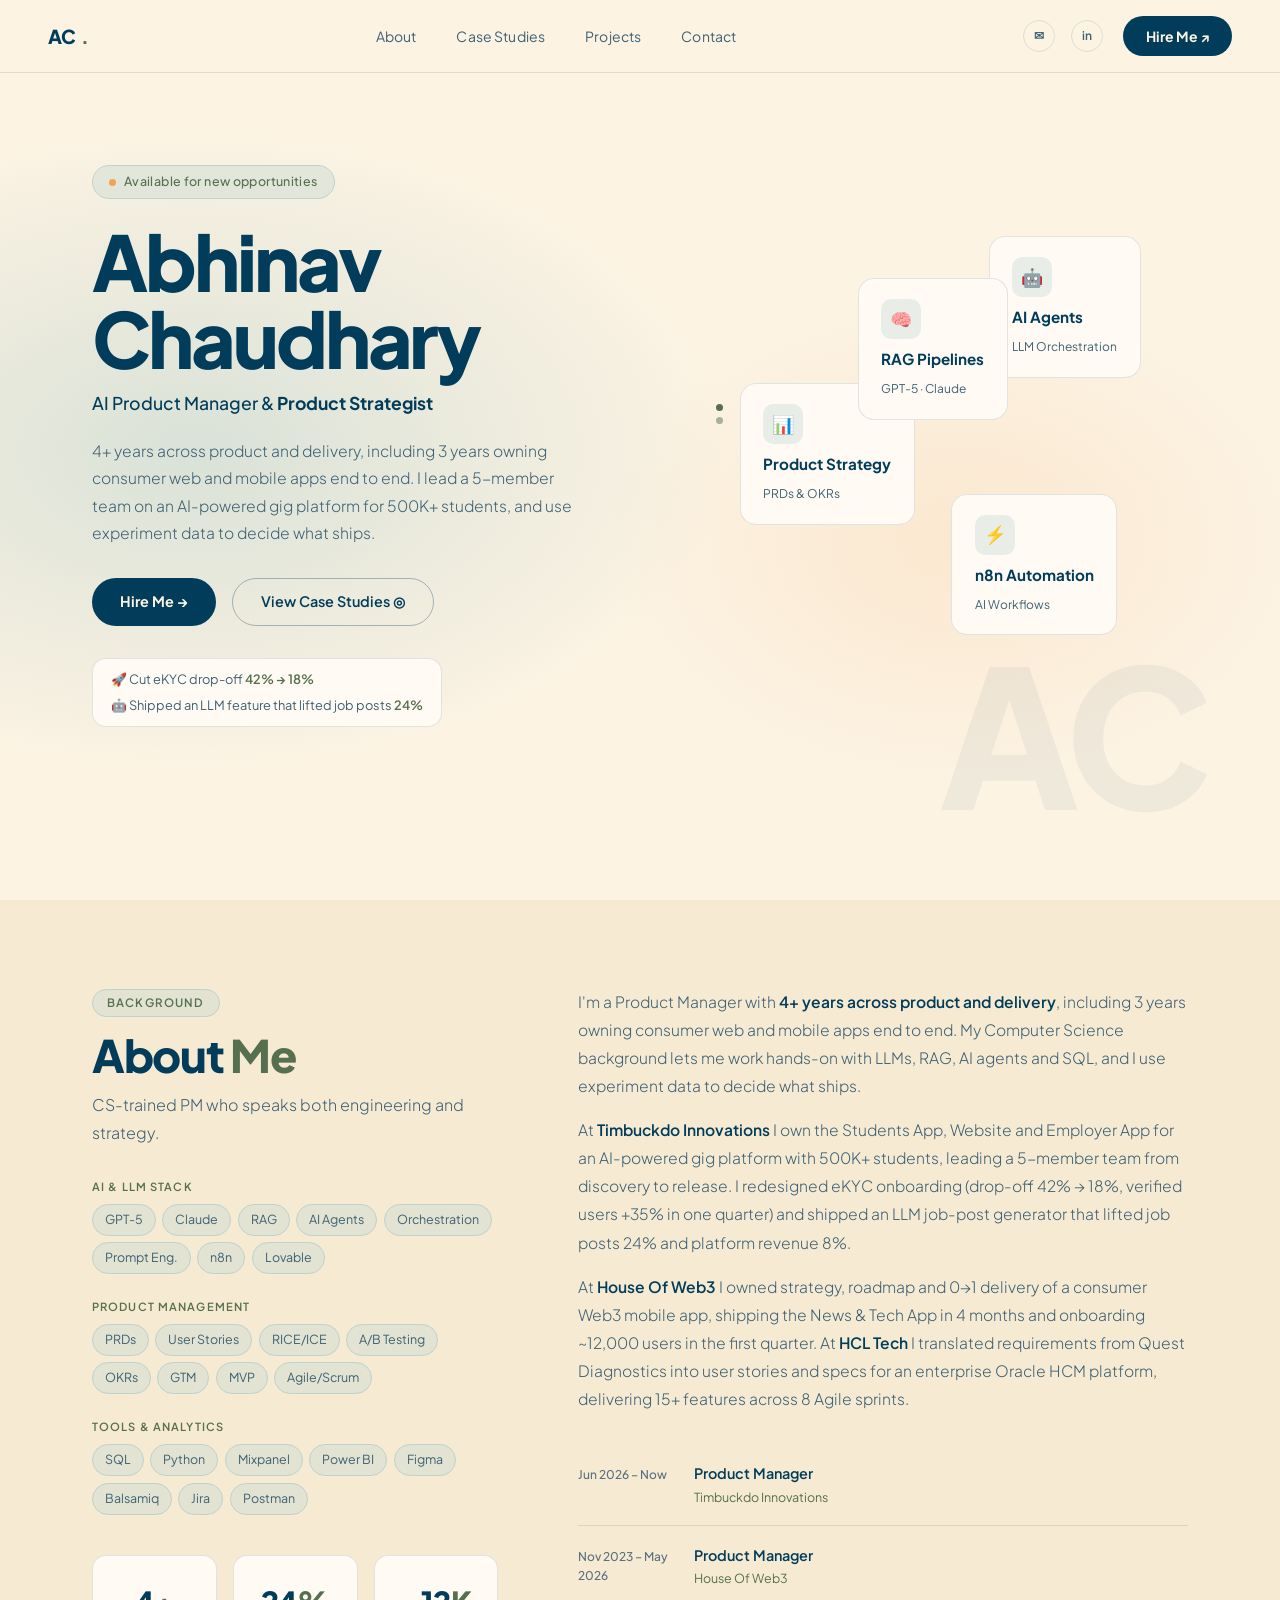
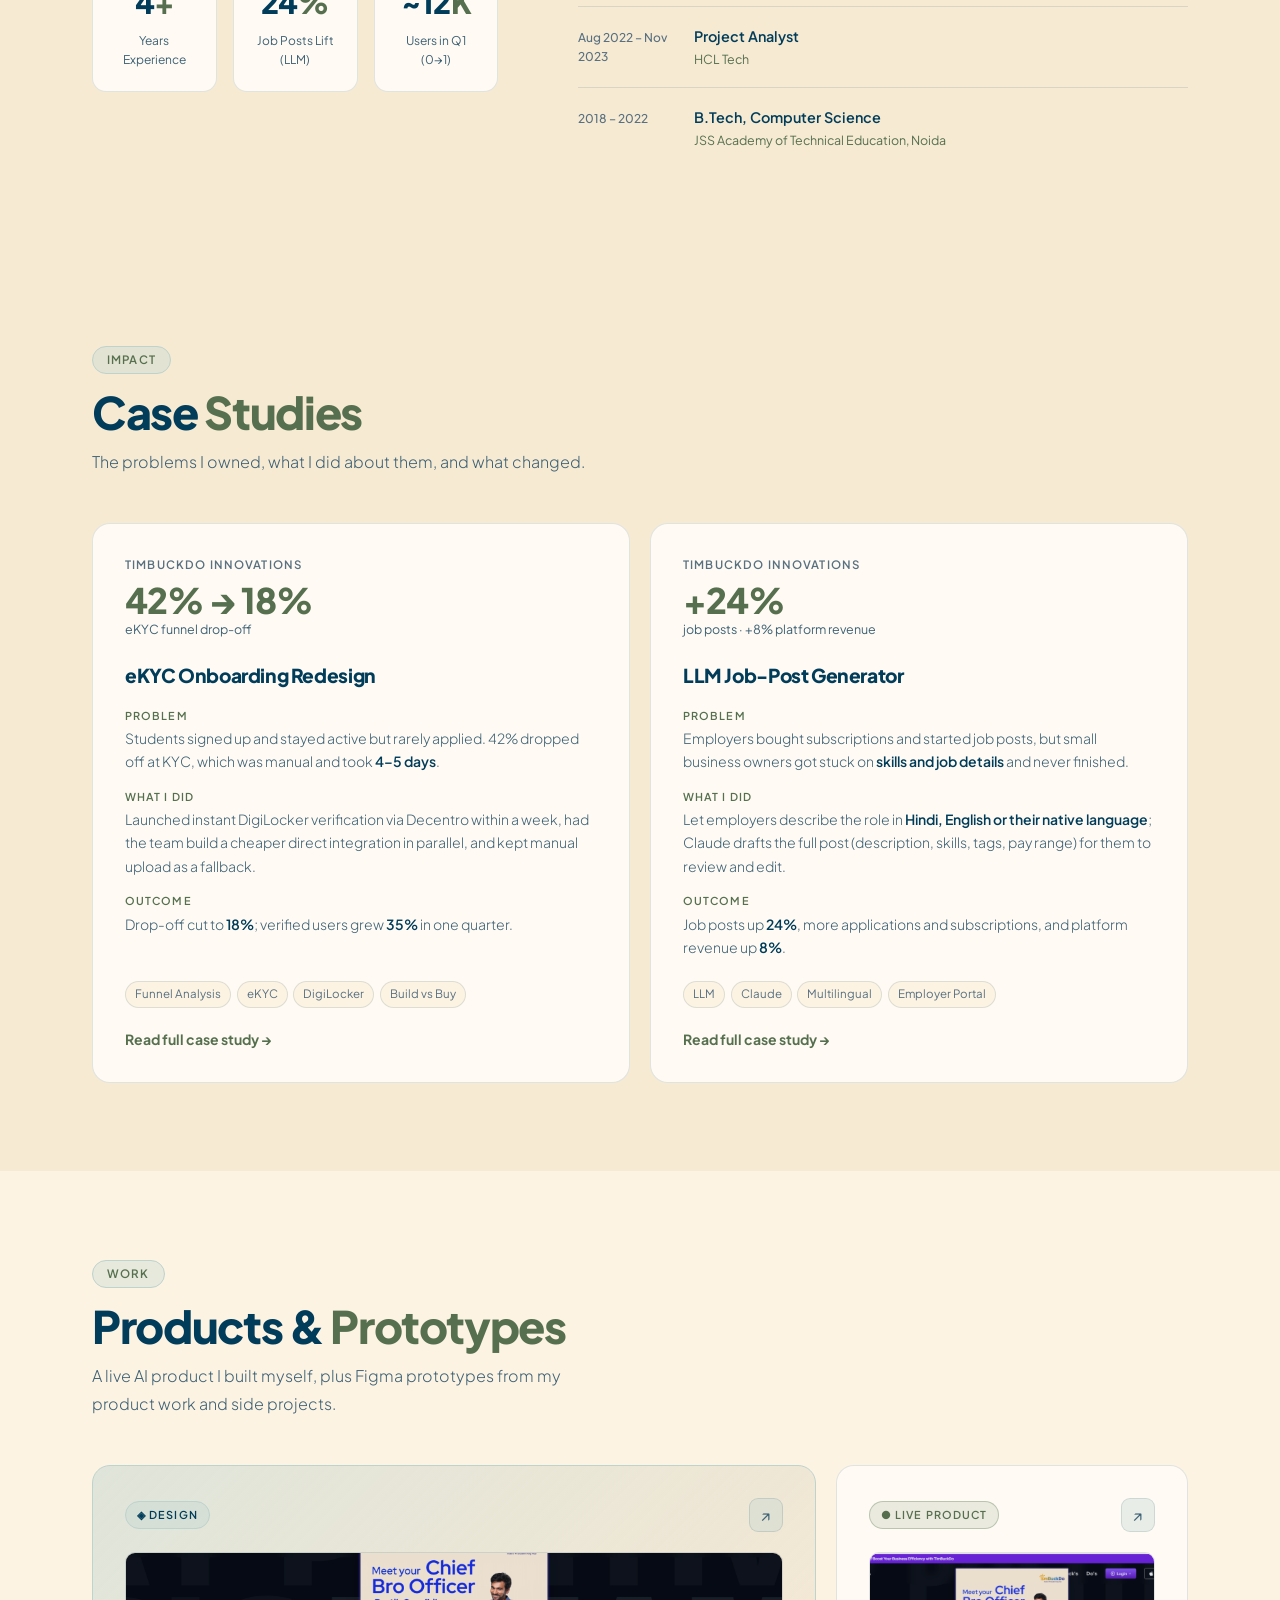
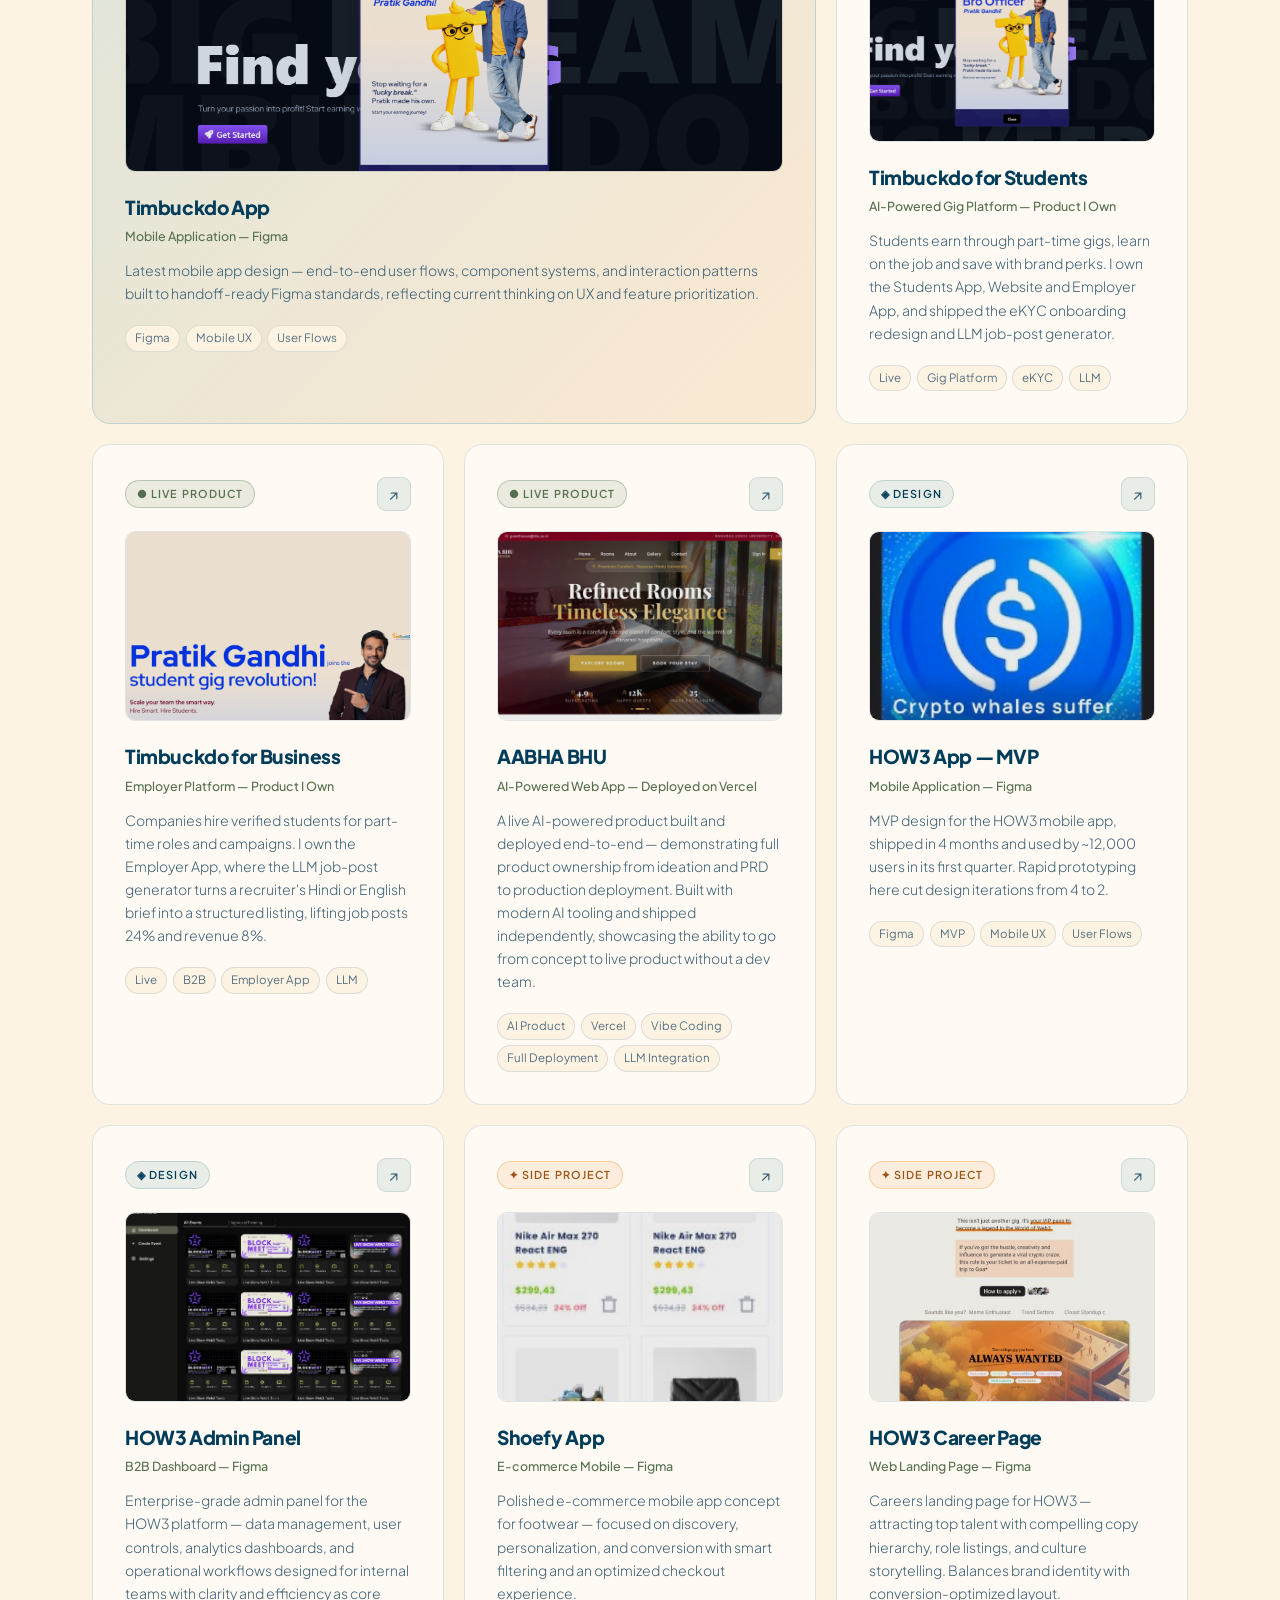
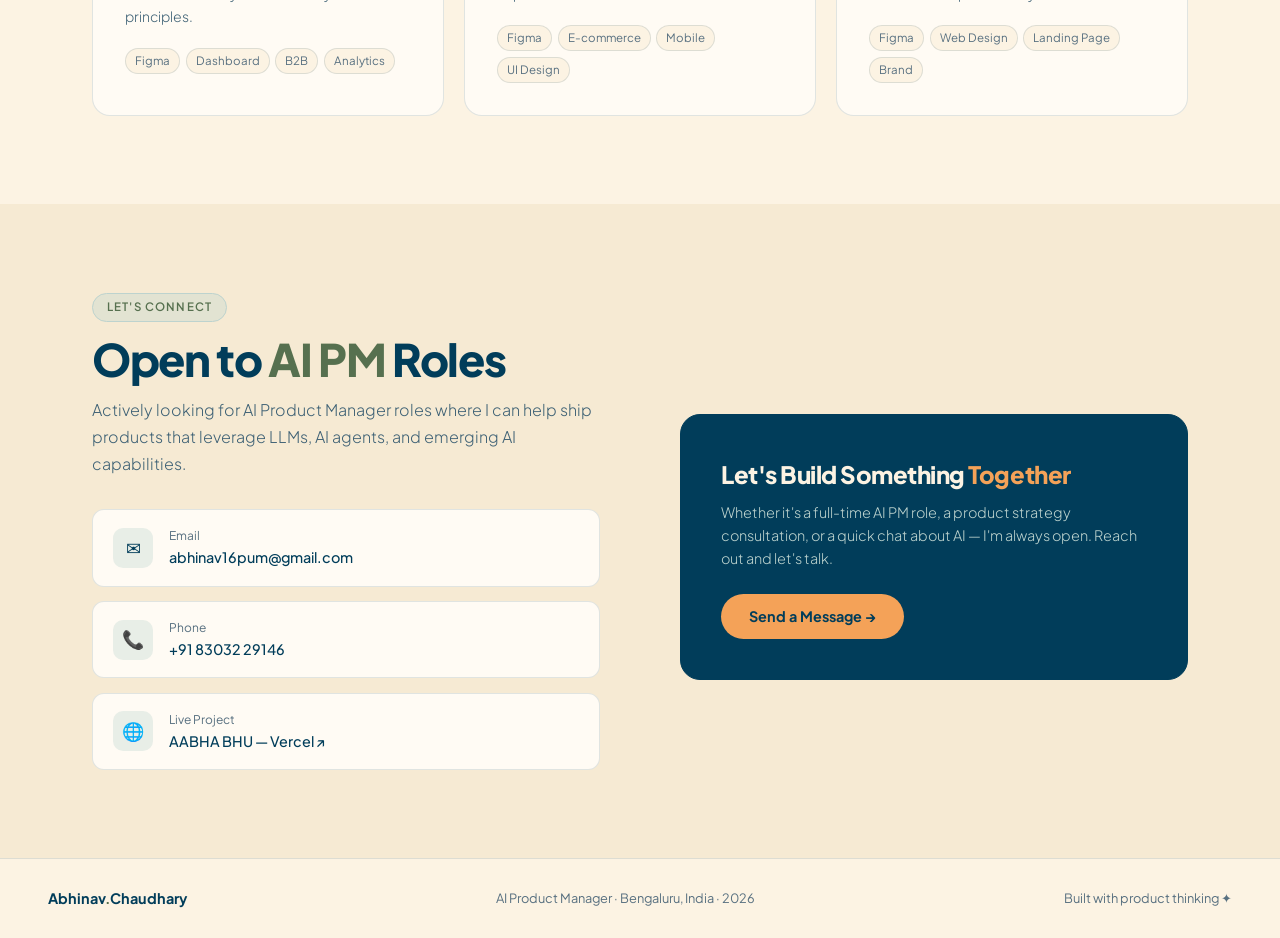
==== commit 24f609bd: "Use Midnight for hero name and role Co-Authored-By: Claude Opus 5.5 <noreply@anthropic.com>" ====
--- a/index.html
+++ b/index.html
@@ -98,11 +98,11 @@
   font-weight:800;line-height:1.0;letter-spacing:-.04em;
   margin-bottom:.75rem;
 }
-h1.hero-name .g{color:var(--accent)}
+h1.hero-name .g{color:var(--ink)}
 .hero-role{
-  font-size:1.1rem;font-weight:500;color:var(--text2);margin-bottom:1.25rem;
-}
-.hero-role strong{color:var(--accent);font-weight:700}
+  font-size:1.1rem;font-weight:500;color:var(--ink);margin-bottom:1.25rem;
+}
+.hero-role strong{color:var(--ink);font-weight:700}
 .hero-desc{
   font-size:.975rem;color:var(--text2);font-weight:300;
   line-height:1.75;max-width:480px;margin-bottom:2rem;
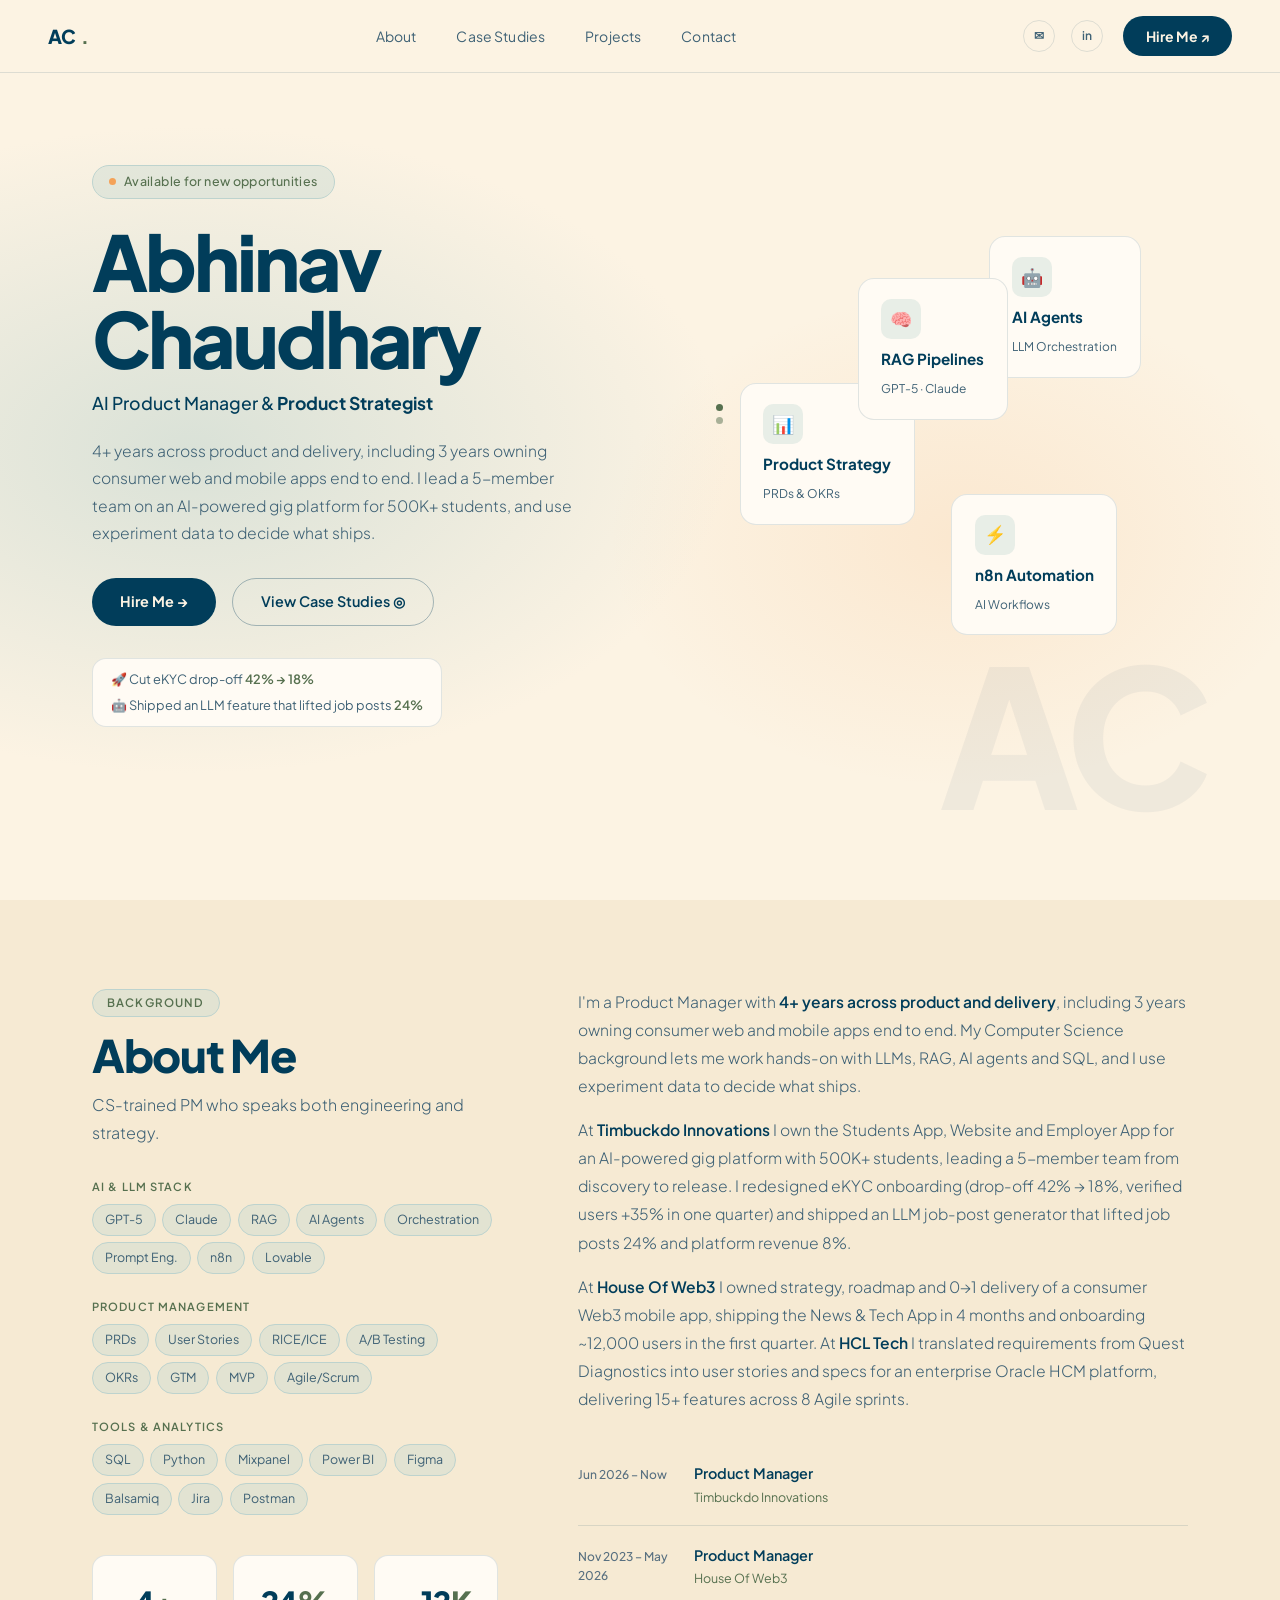
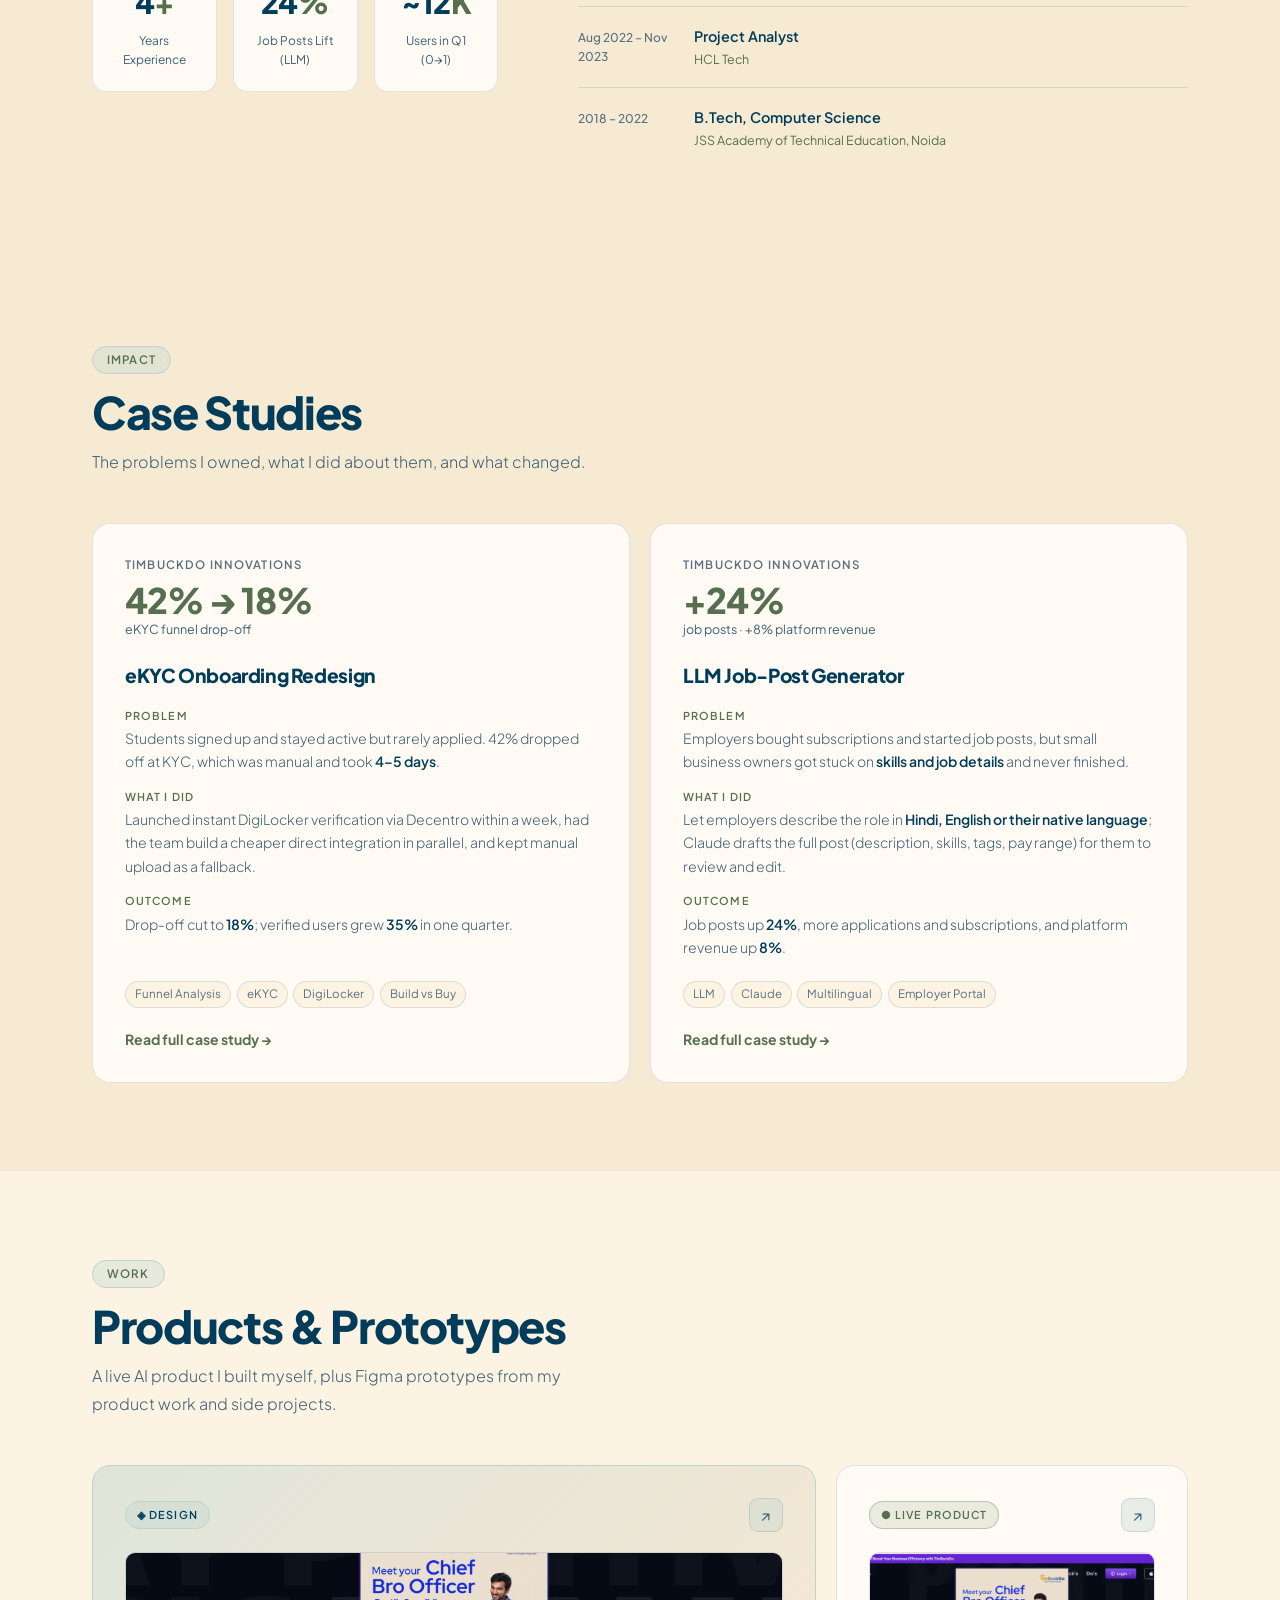
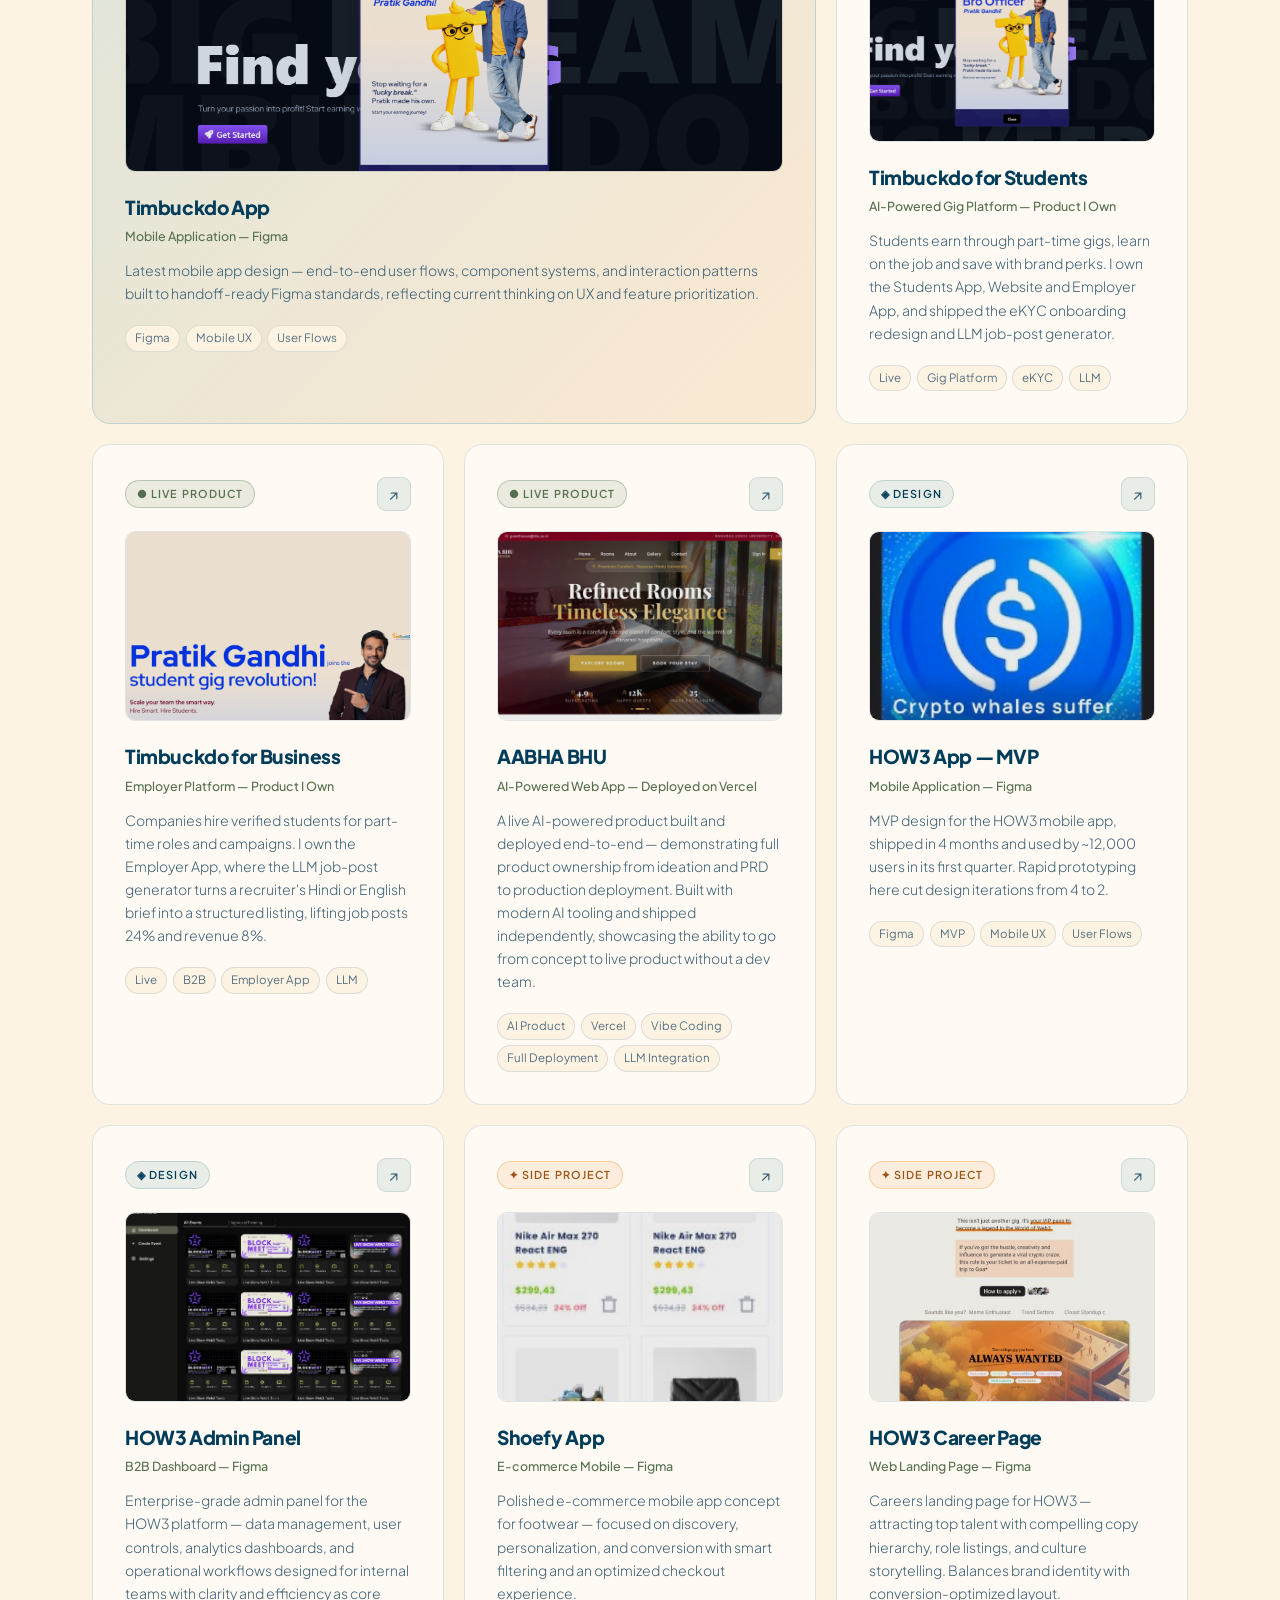
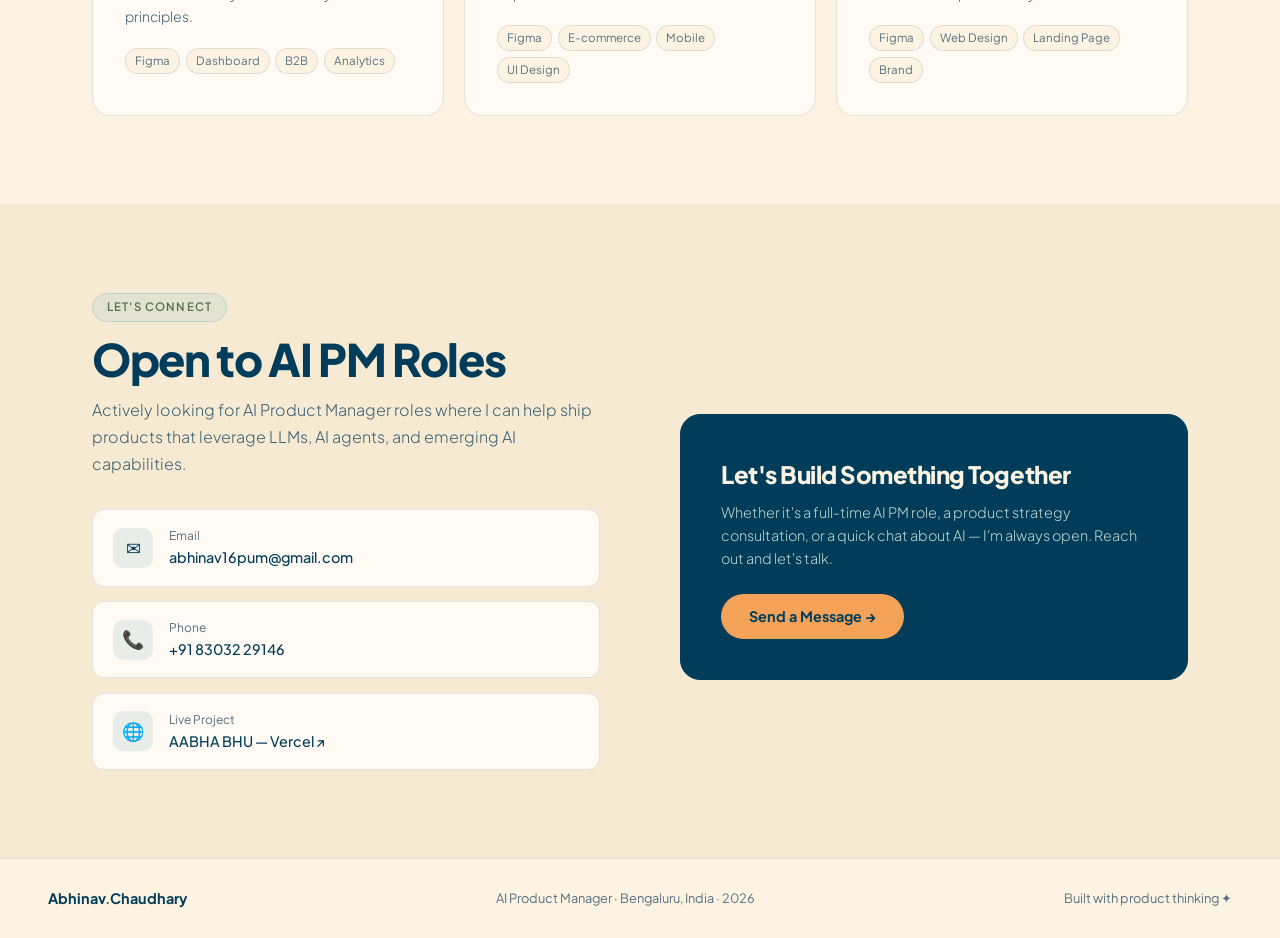
==== commit 1c4ef983: "Use Midnight for all headings Co-Authored-By: Claude Opus 5.5 <noreply@anthropic.com>" ====
--- a/index.html
+++ b/index.html
@@ -180,7 +180,7 @@
   font-size:clamp(2rem,3.5vw,2.8rem);font-weight:800;
   letter-spacing:-.03em;margin-bottom:.75rem;line-height:1.1;
 }
-h2.sec-title span{color:var(--accent)}
+h2.sec-title span{color:var(--ink)}
 .sec-desc{color:var(--text2);font-size:1rem;font-weight:300;max-width:520px;line-height:1.7}
 
 /* ── ABOUT ── */
@@ -705,7 +705,7 @@
       </div>
       <div>
         <div class="cta-box">
-          <h3>Let's Build Something <span style="color:var(--marigold)">Together</span></h3>
+          <h3>Let's Build Something Together</h3>
           <p>Whether it's a full-time AI PM role, a product strategy consultation, or a quick chat about AI — I'm always open. Reach out and let's talk.</p>
           <a class="btn-primary" href="mailto:abhinav16pum@gmail.com">Send a Message →</a>
         </div>
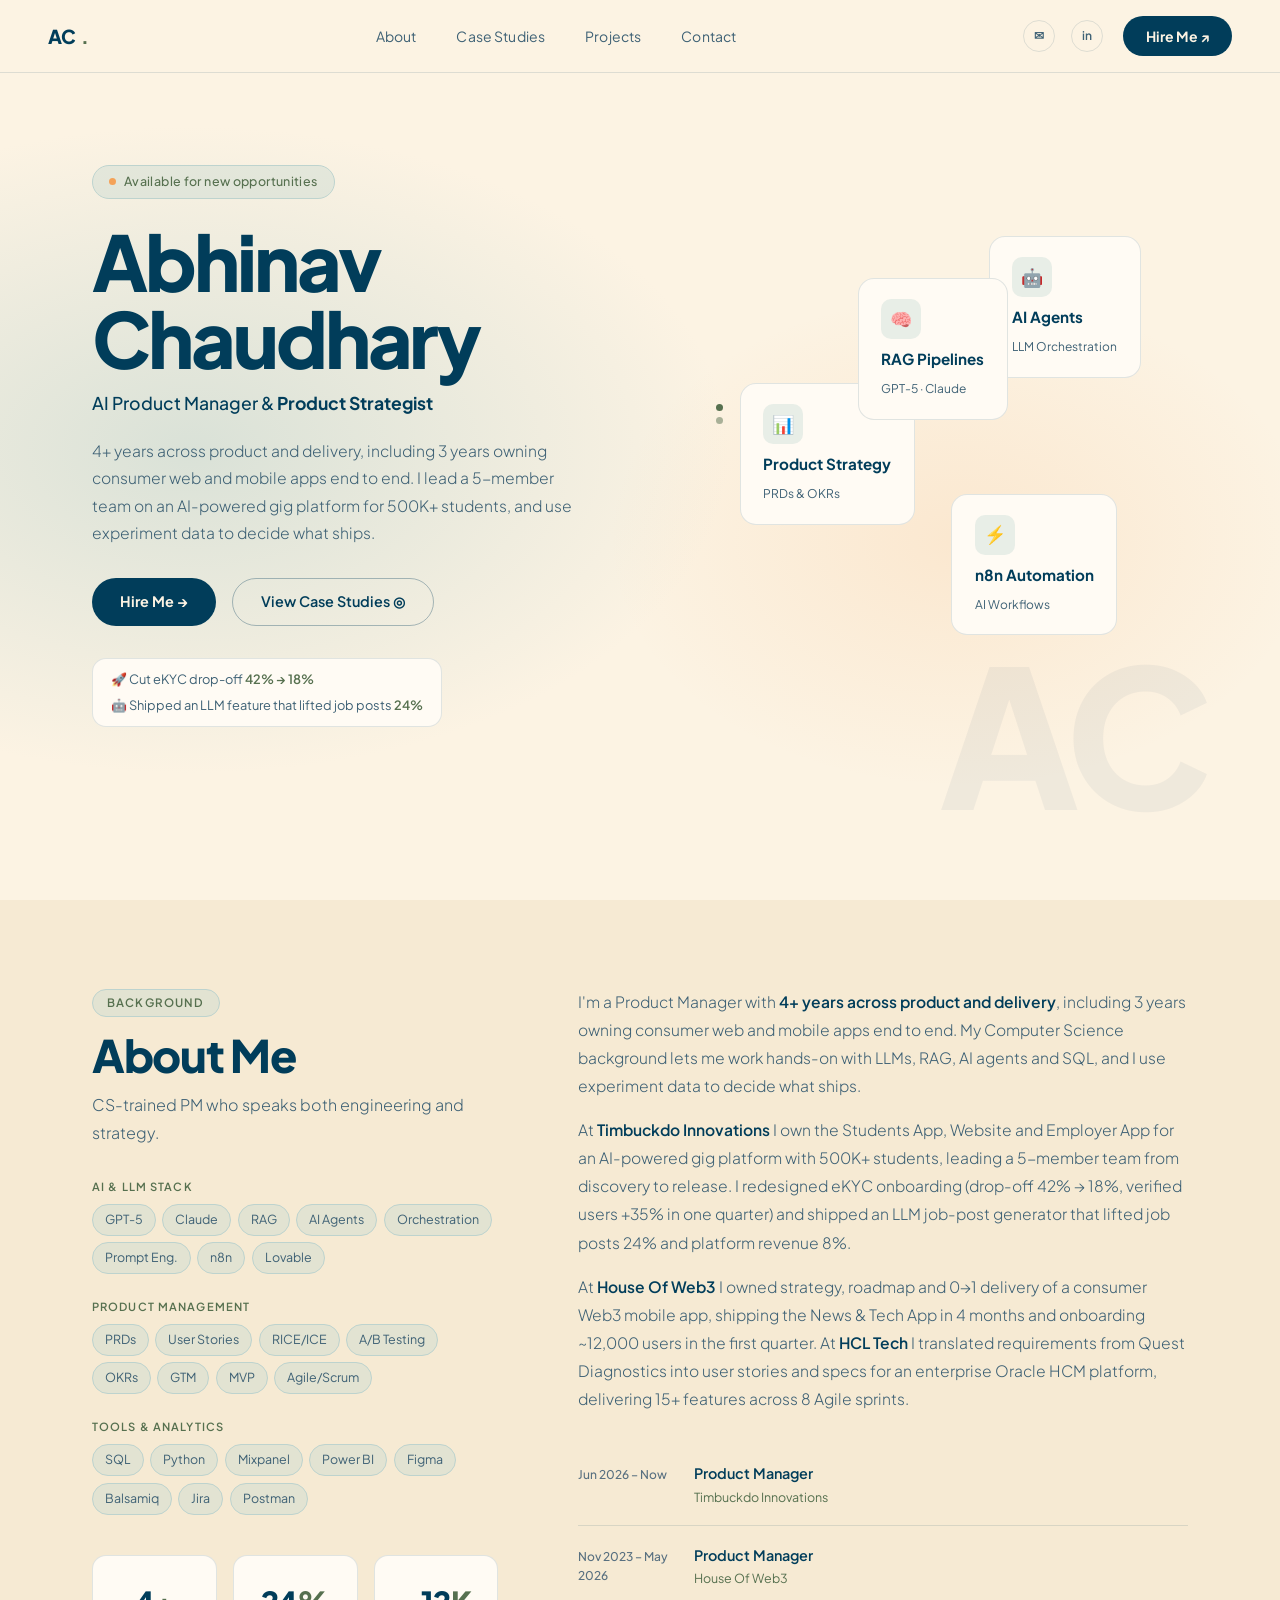
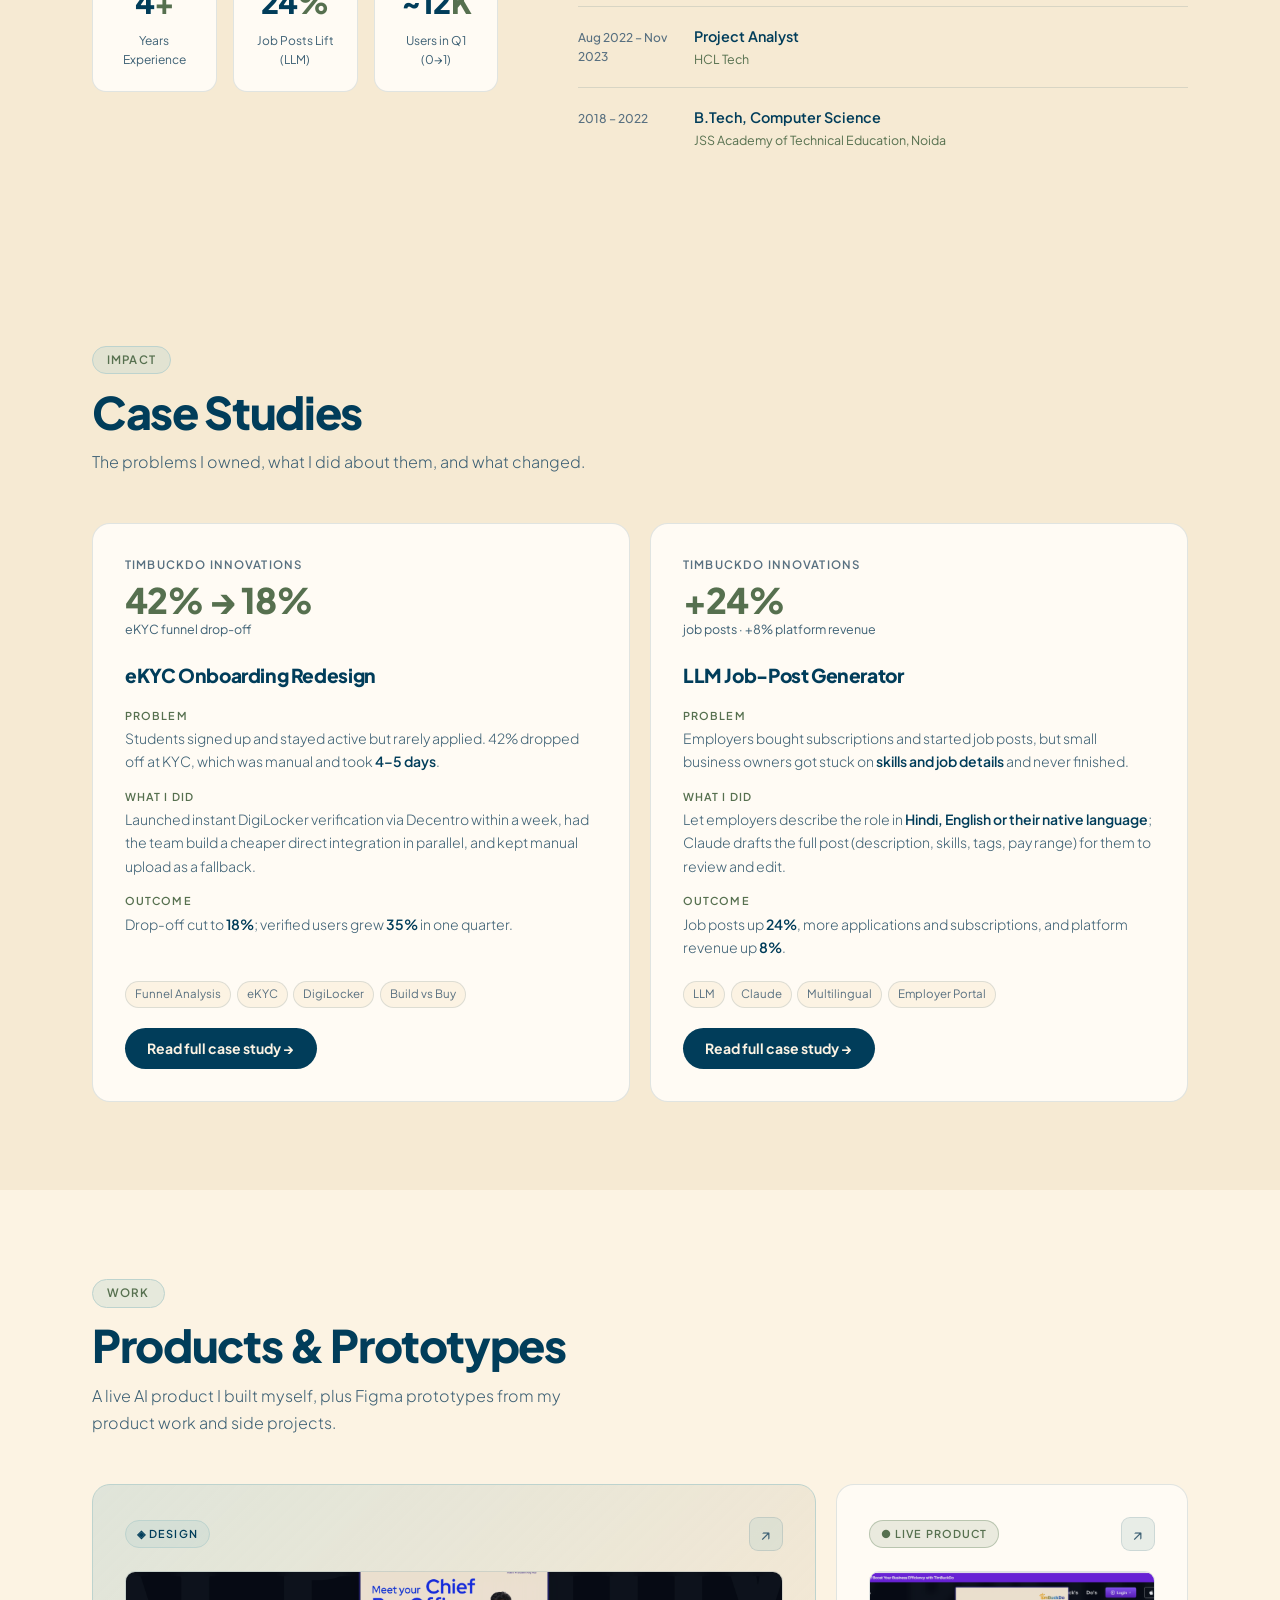
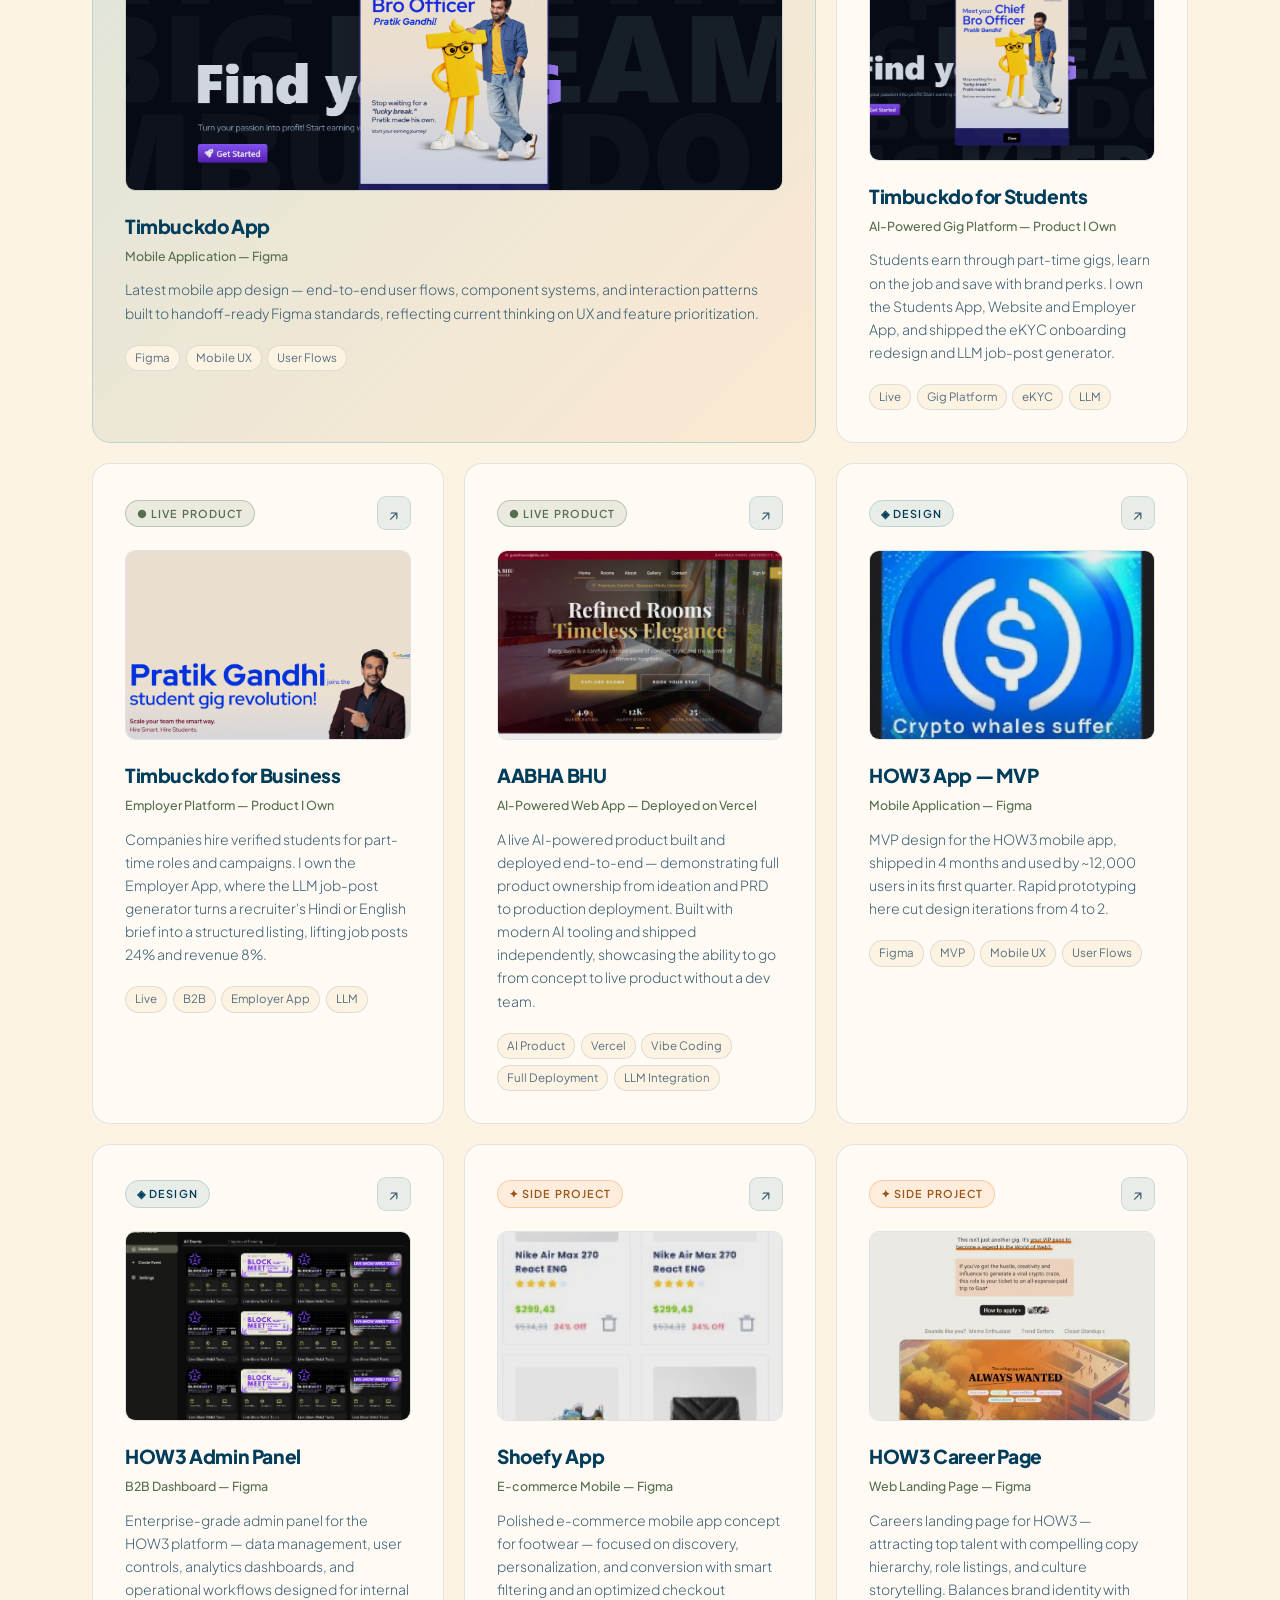
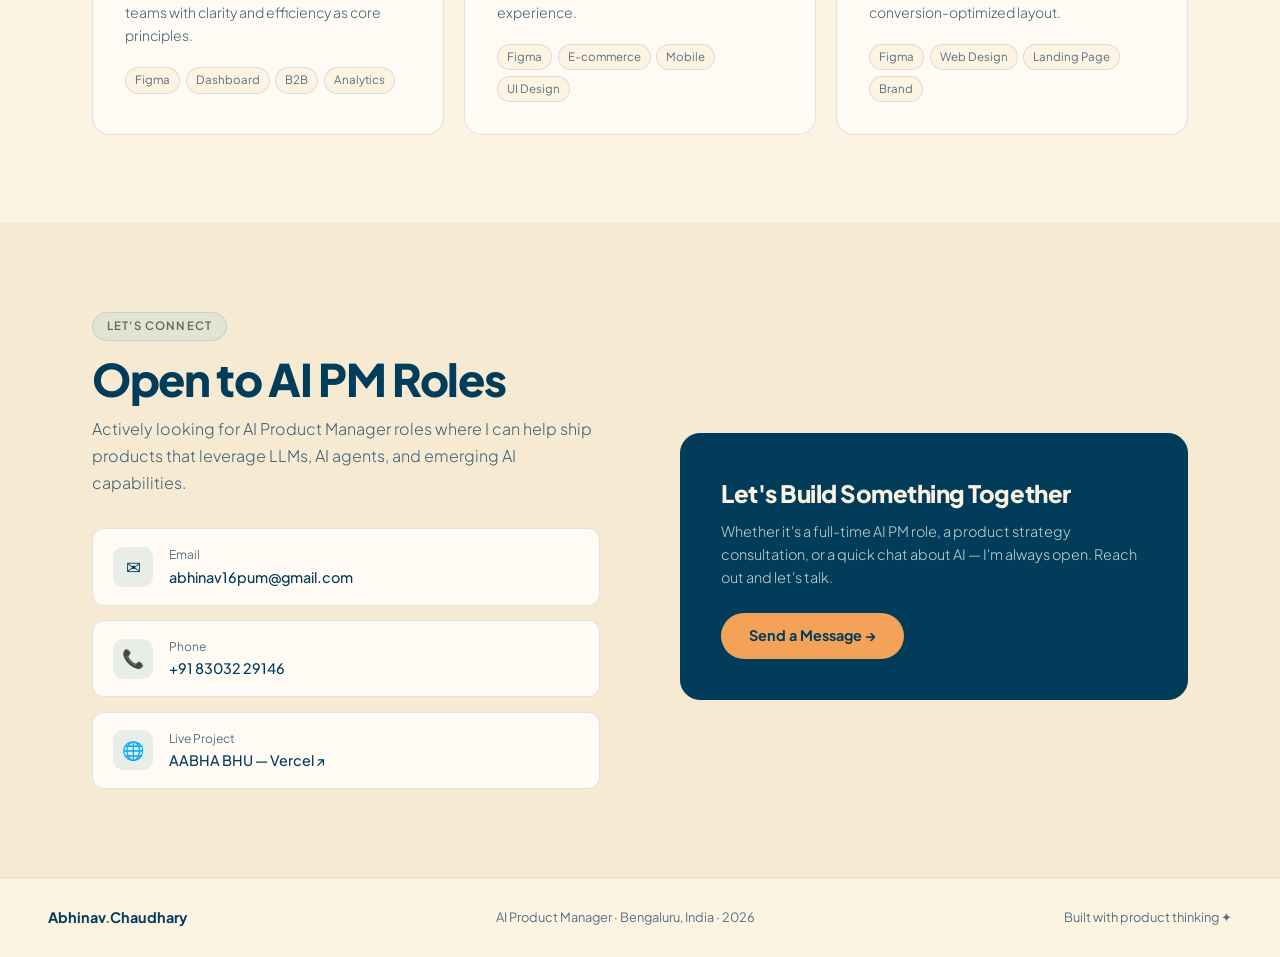
==== commit b1ac5b33: "Style Read full case study links as buttons Co-Authored-By: Claude Opus 5.5 <noreply@anthropic.com>" ====
--- a/index.html
+++ b/index.html
@@ -301,8 +301,13 @@
 .cs-step p{font-size:.875rem;color:var(--text2);line-height:1.65;font-weight:300}
 .cs-step p strong{color:var(--text);font-weight:600}
 .cscard .ptags{margin-top:auto;padding-top:.5rem}
-.cs-link{margin-top:1.25rem;font-size:.875rem;font-weight:700;color:var(--accent);text-decoration:none}
-.cs-link:hover{color:var(--ink)}
+.cs-link{
+  align-self:flex-start;margin-top:1.25rem;
+  background:var(--ink);color:var(--bg);padding:.6rem 1.4rem;
+  border-radius:100px;font-size:.875rem;font-weight:700;
+  text-decoration:none;transition:all .2s;
+}
+.cs-link:hover{background:var(--marigold);color:var(--ink);transform:translateY(-1px)}
 
 /* ── CONTACT ── */
 #contact{background:var(--bg2)}
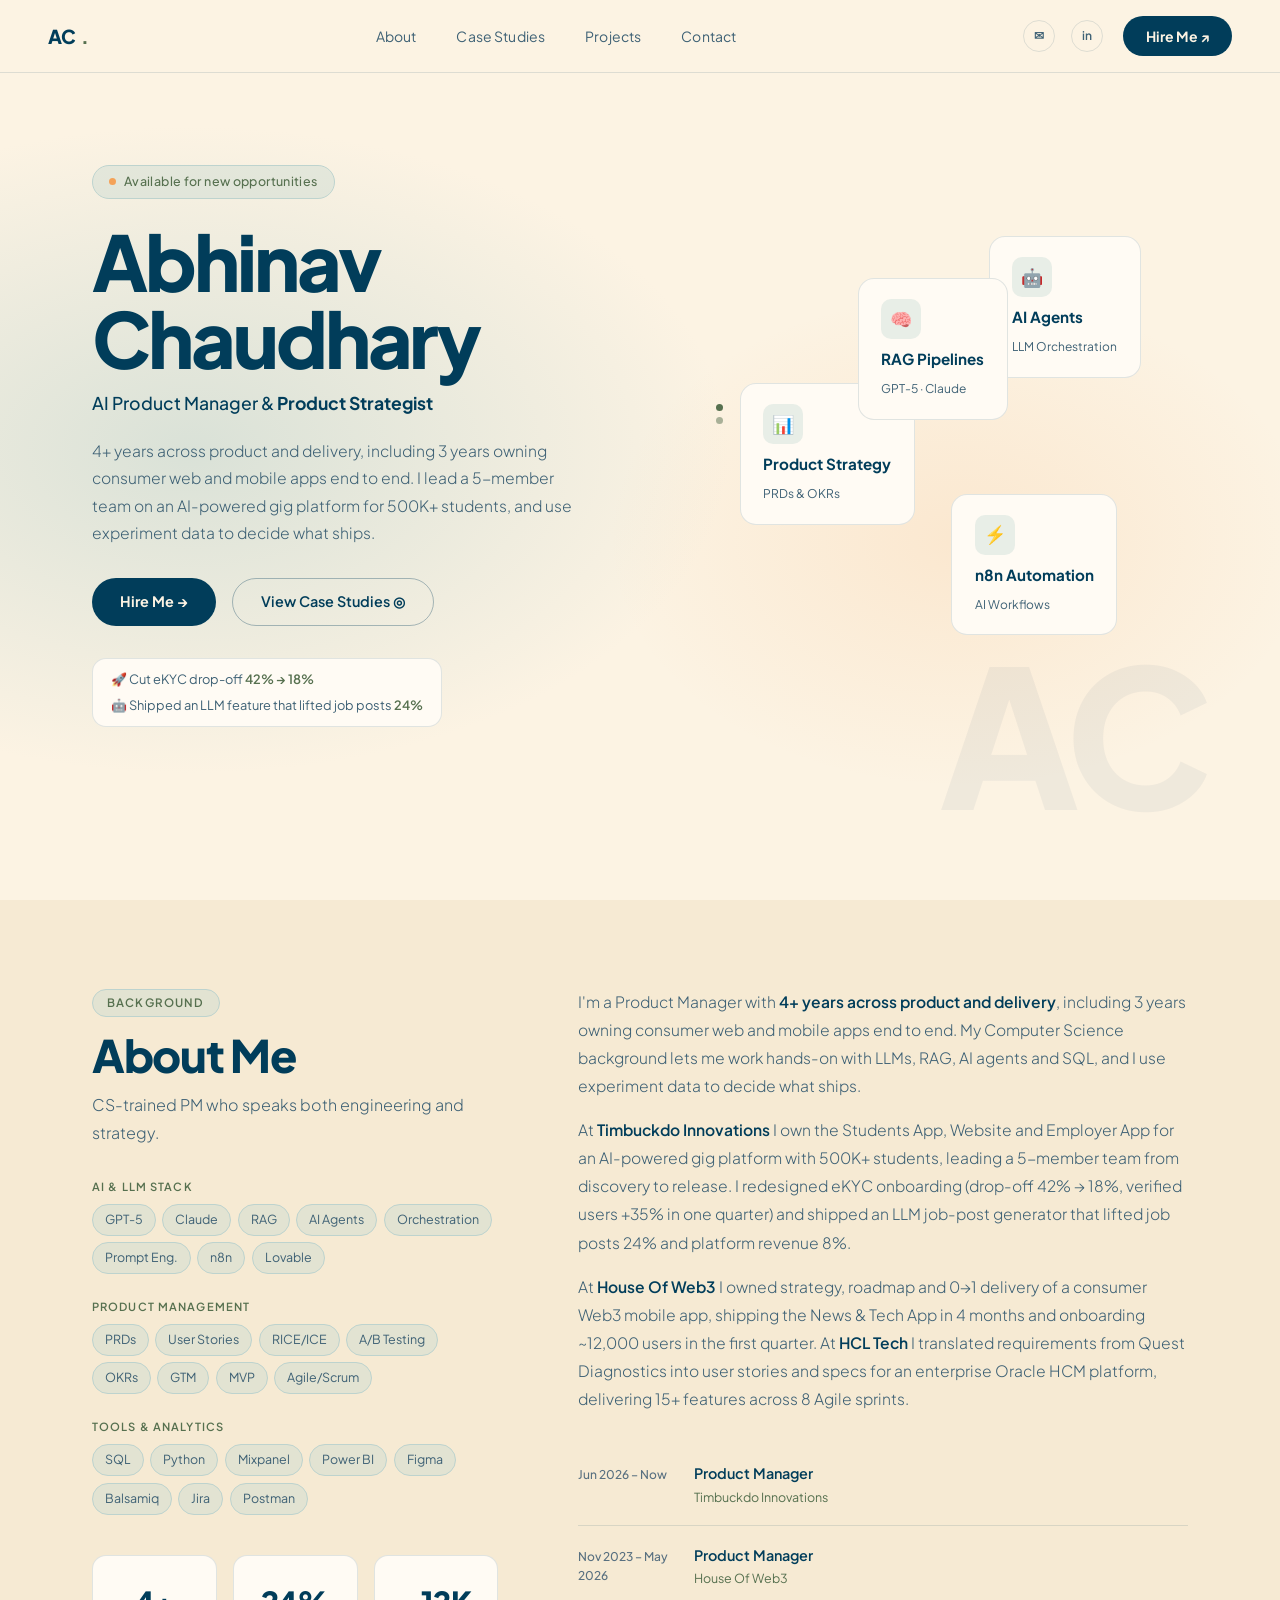
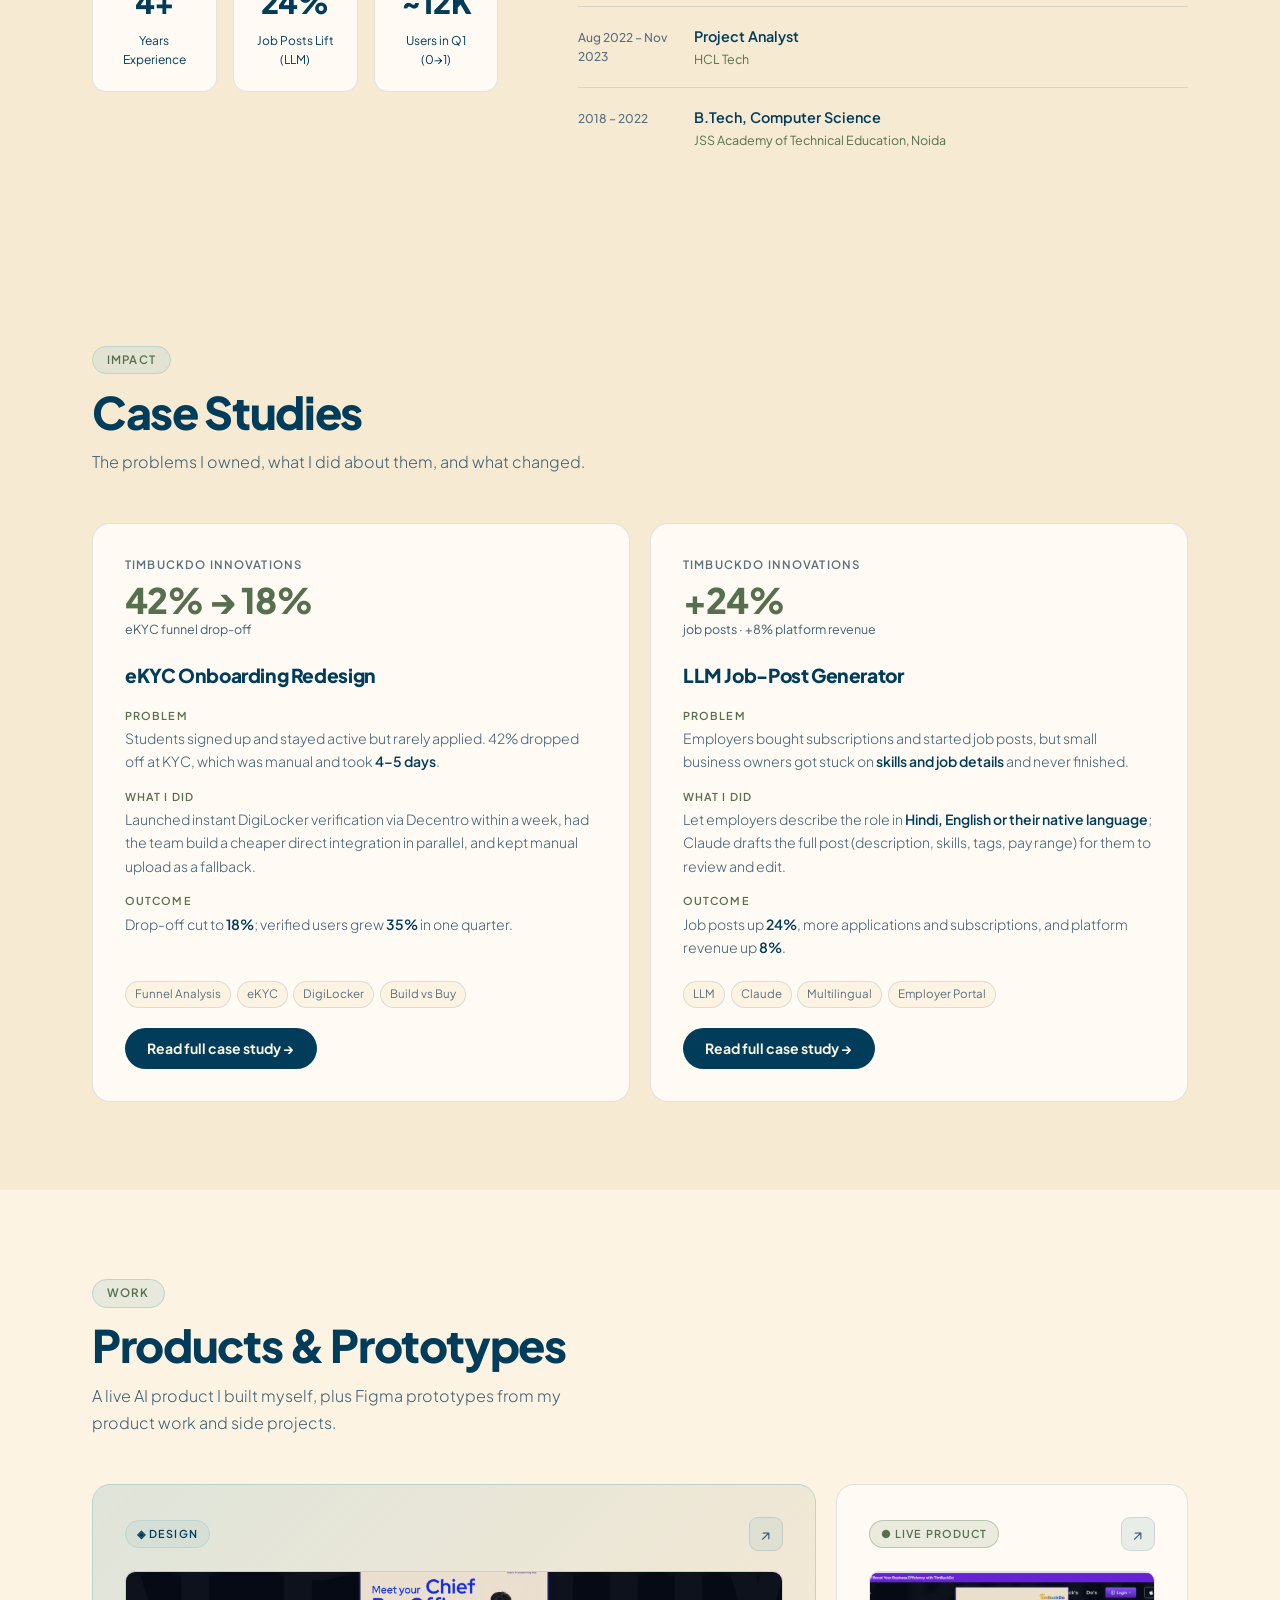
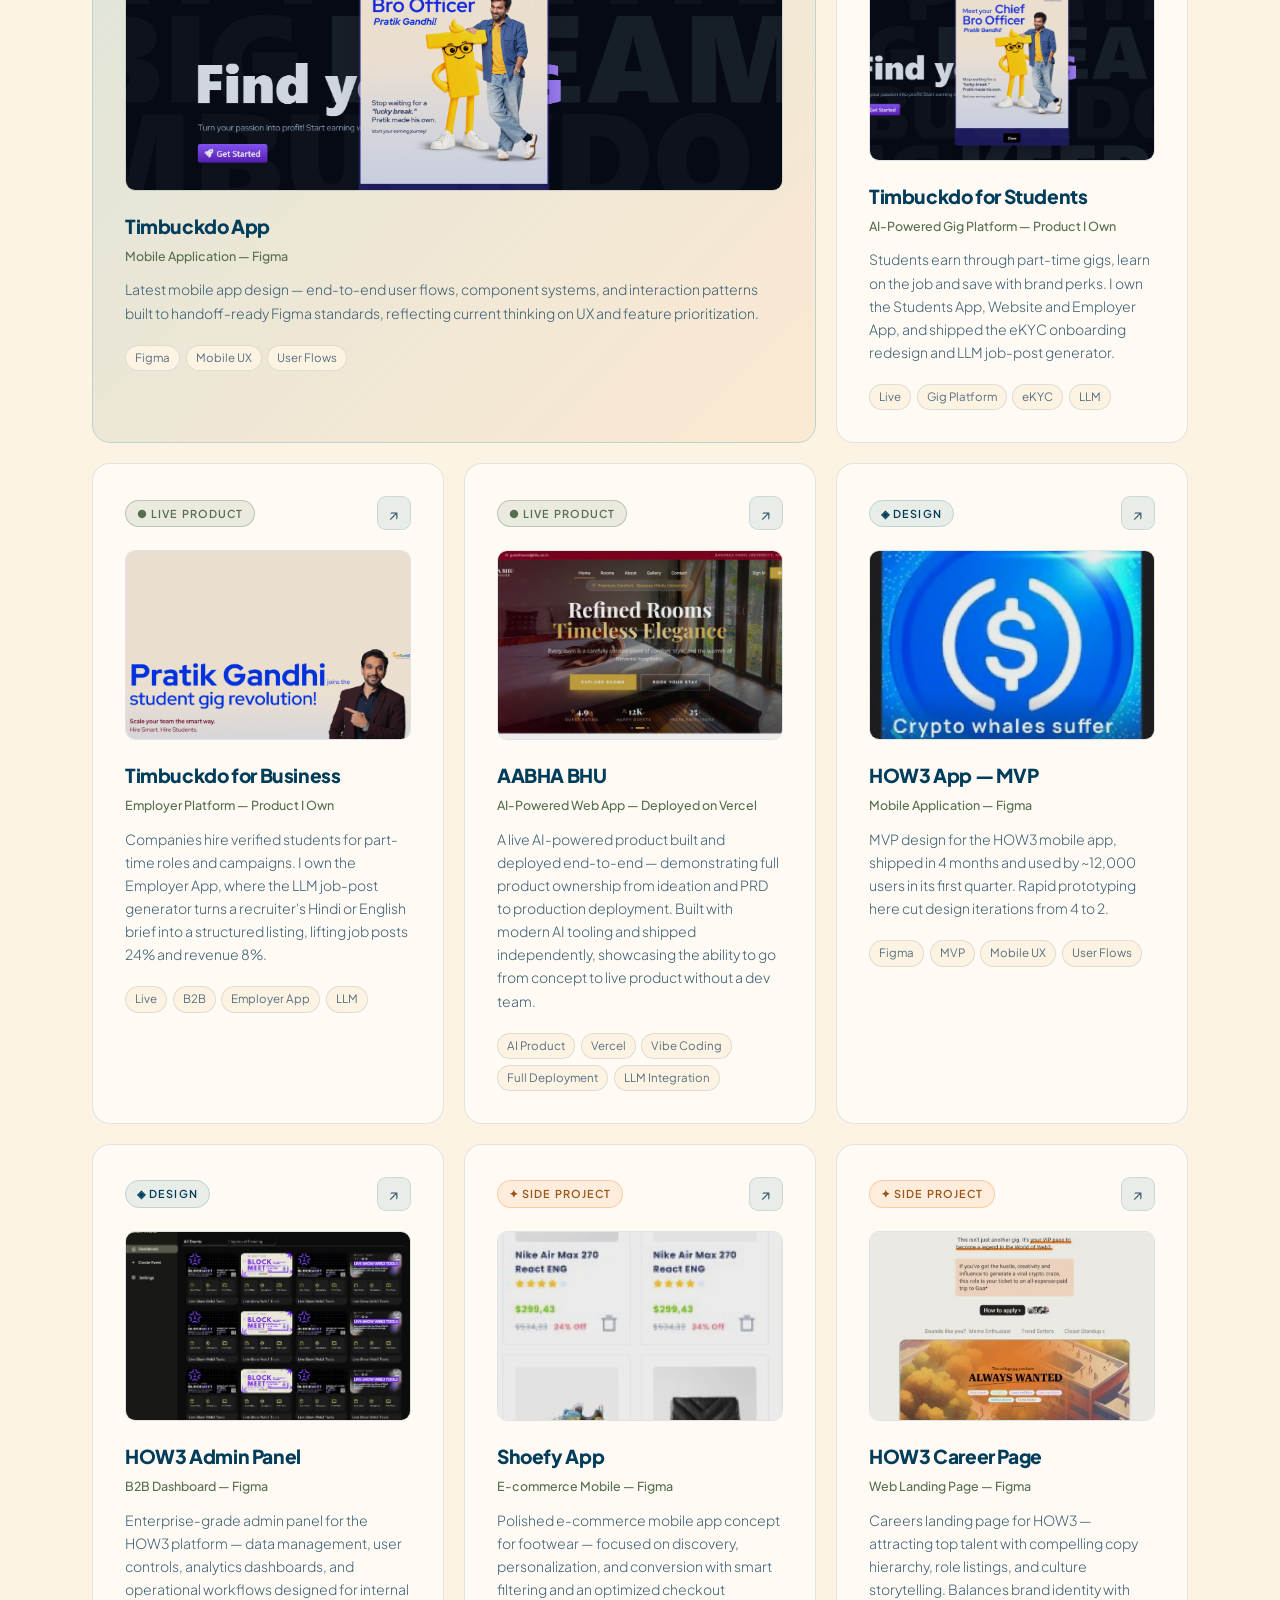
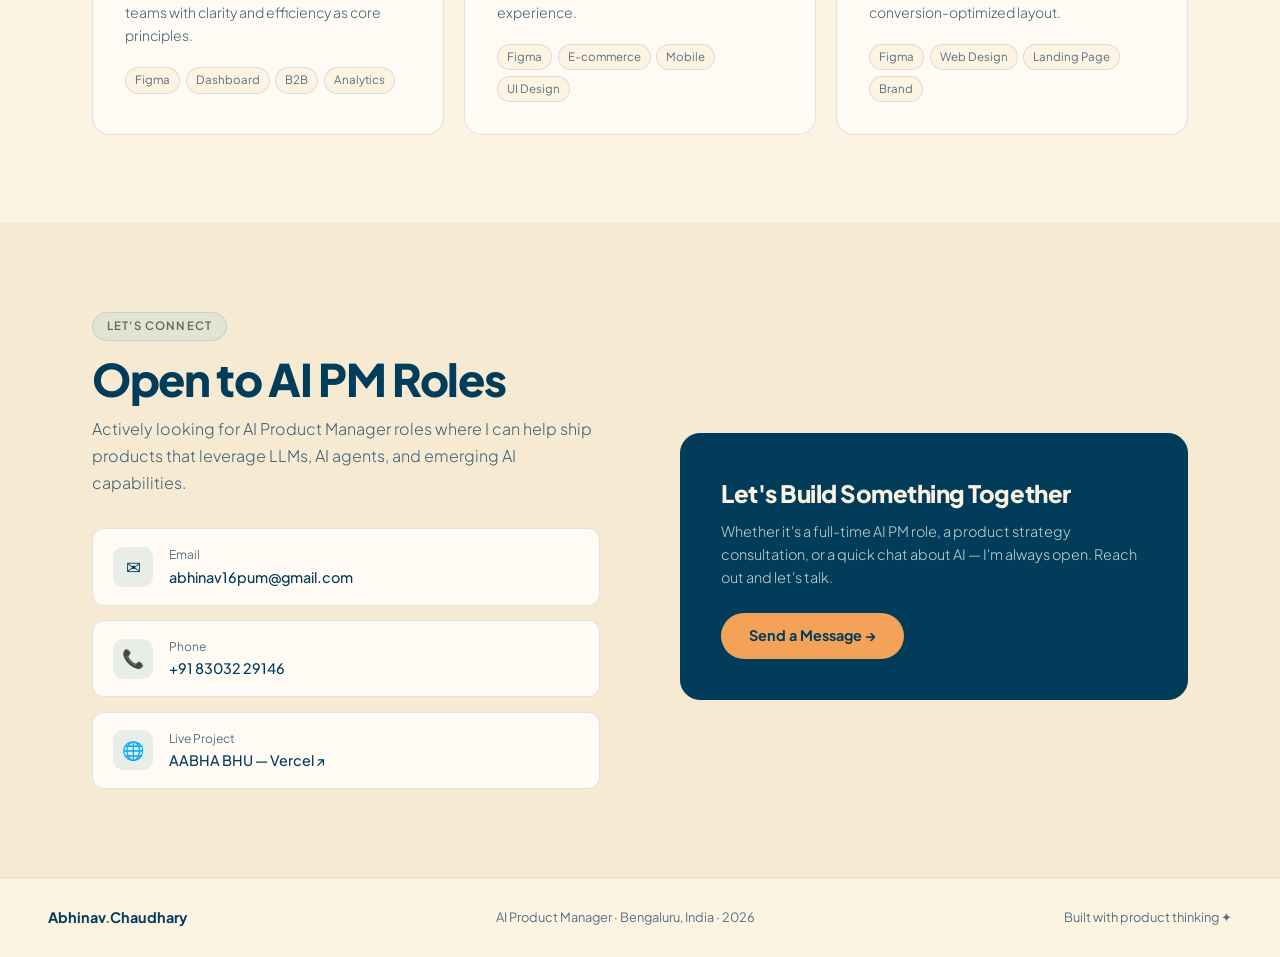
==== commit e46df0c4: "Use Midnight for stat card text Co-Authored-By: Claude Opus 5.5 <noreply@anthropic.com>" ====
--- a/index.html
+++ b/index.html
@@ -222,8 +222,8 @@
 }
 .scard:hover{border-color:var(--border-hover);background:var(--card2)}
 .scard-num{font-size:1.9rem;font-weight:800;letter-spacing:-.03em;color:var(--text)}
-.scard-num span{color:var(--accent)}
-.scard-lbl{font-size:.75rem;color:var(--text2);margin-top:.25rem;font-weight:400}
+.scard-num span{color:var(--ink)}
+.scard-lbl{font-size:.75rem;color:var(--ink);margin-top:.25rem;font-weight:400}
 
 /* ── PROJECTS ── */
 #projects{}
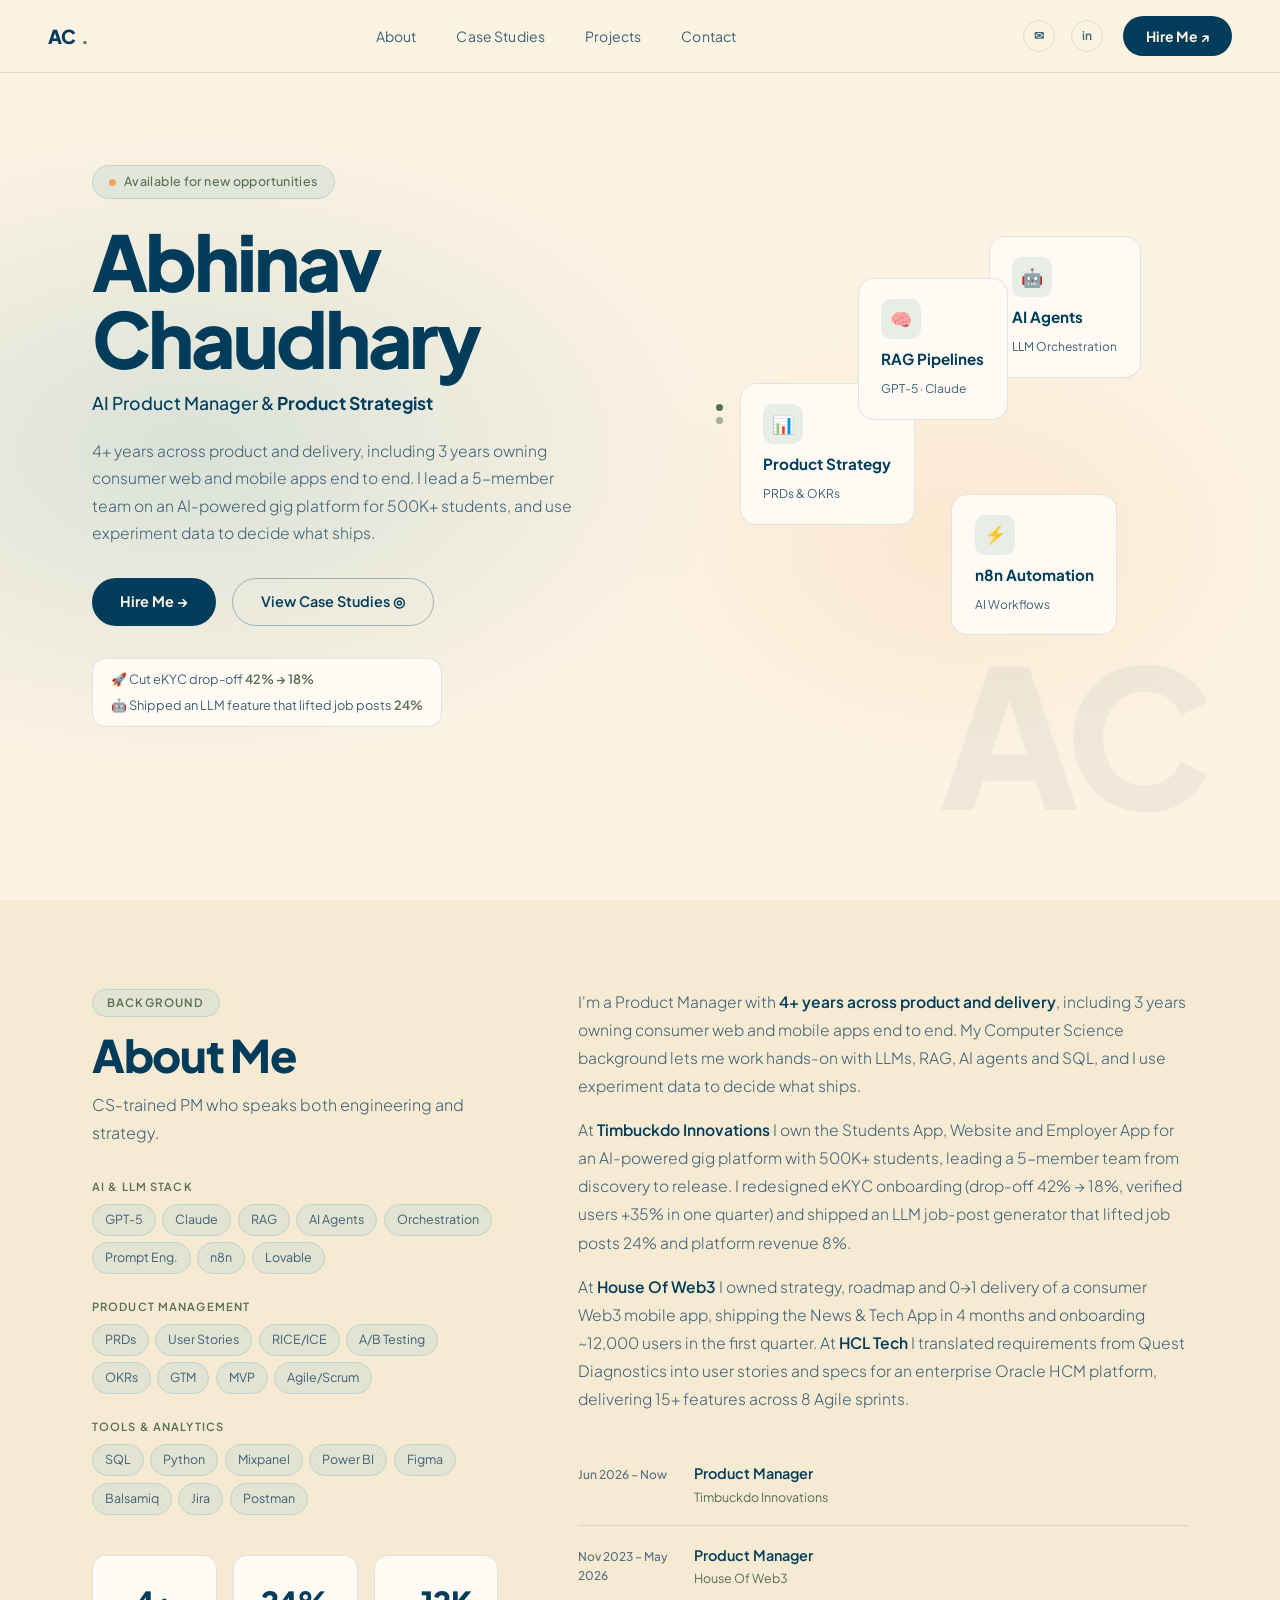
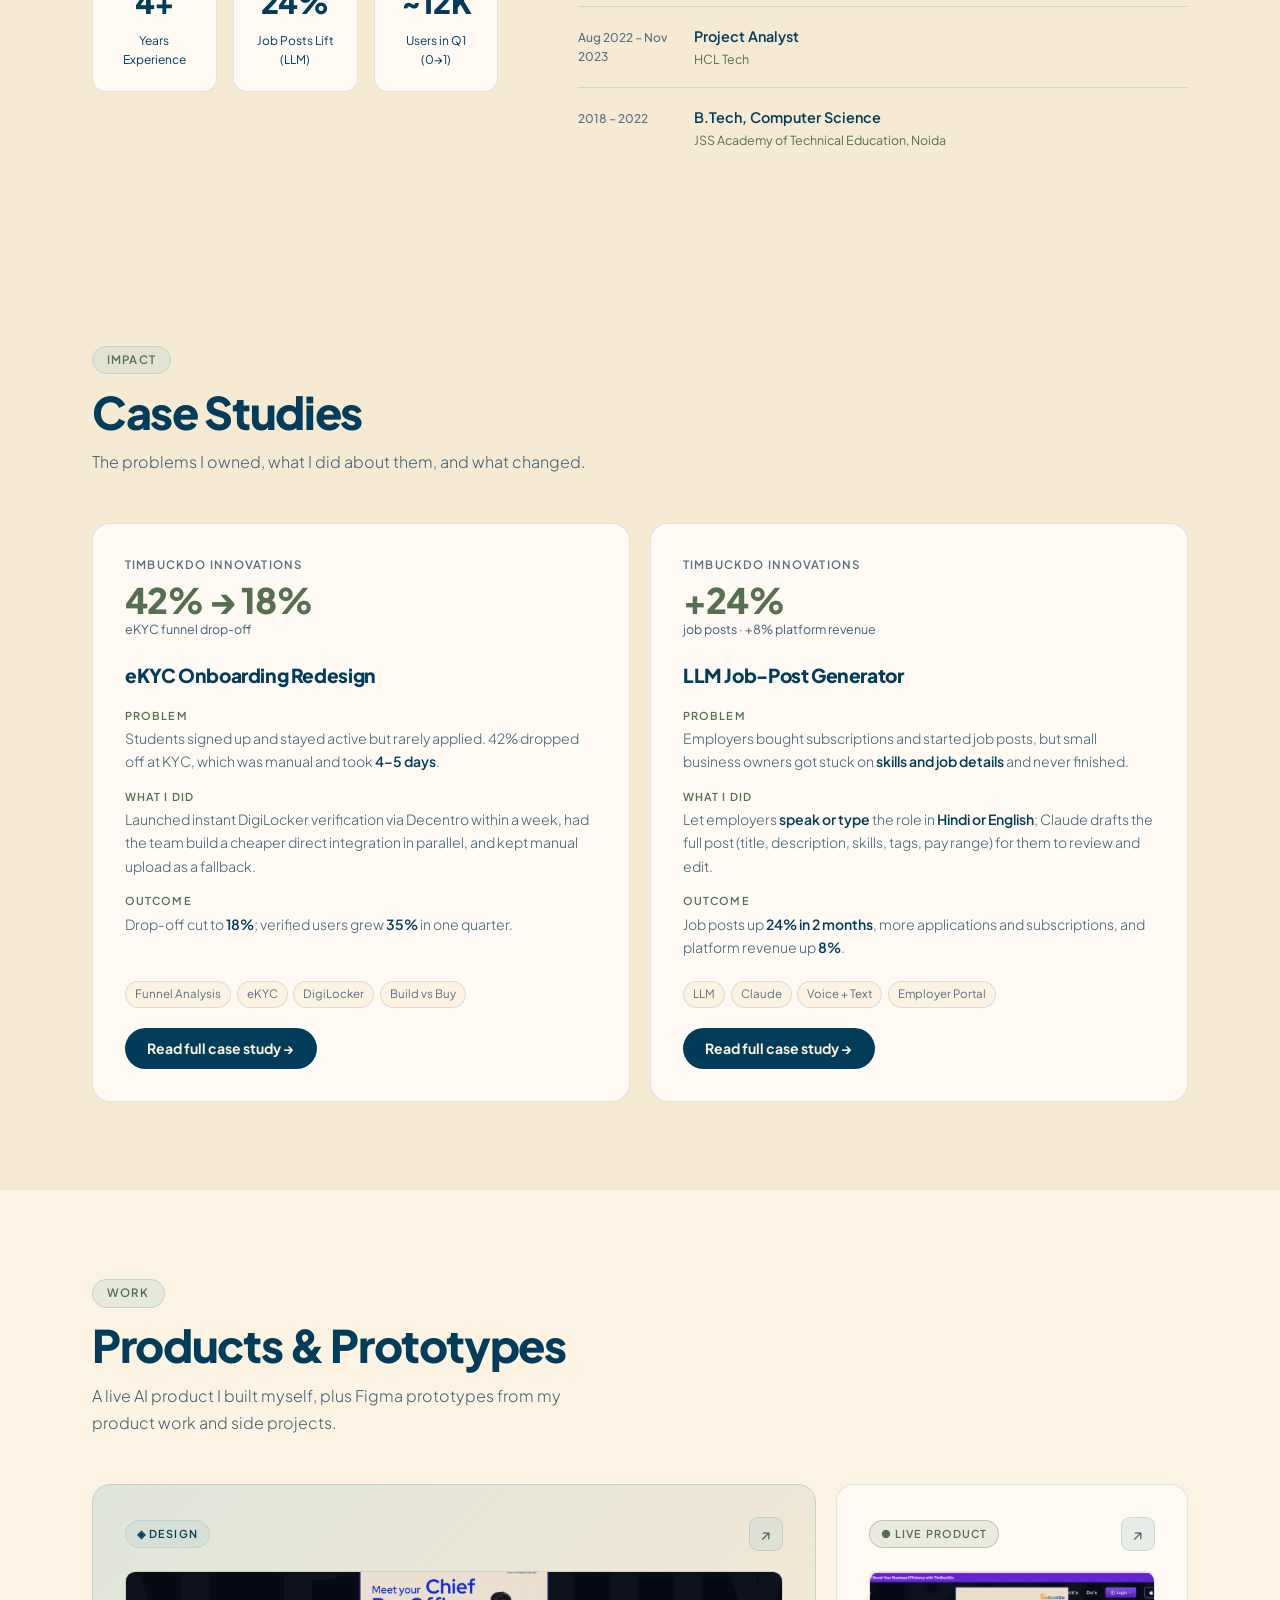
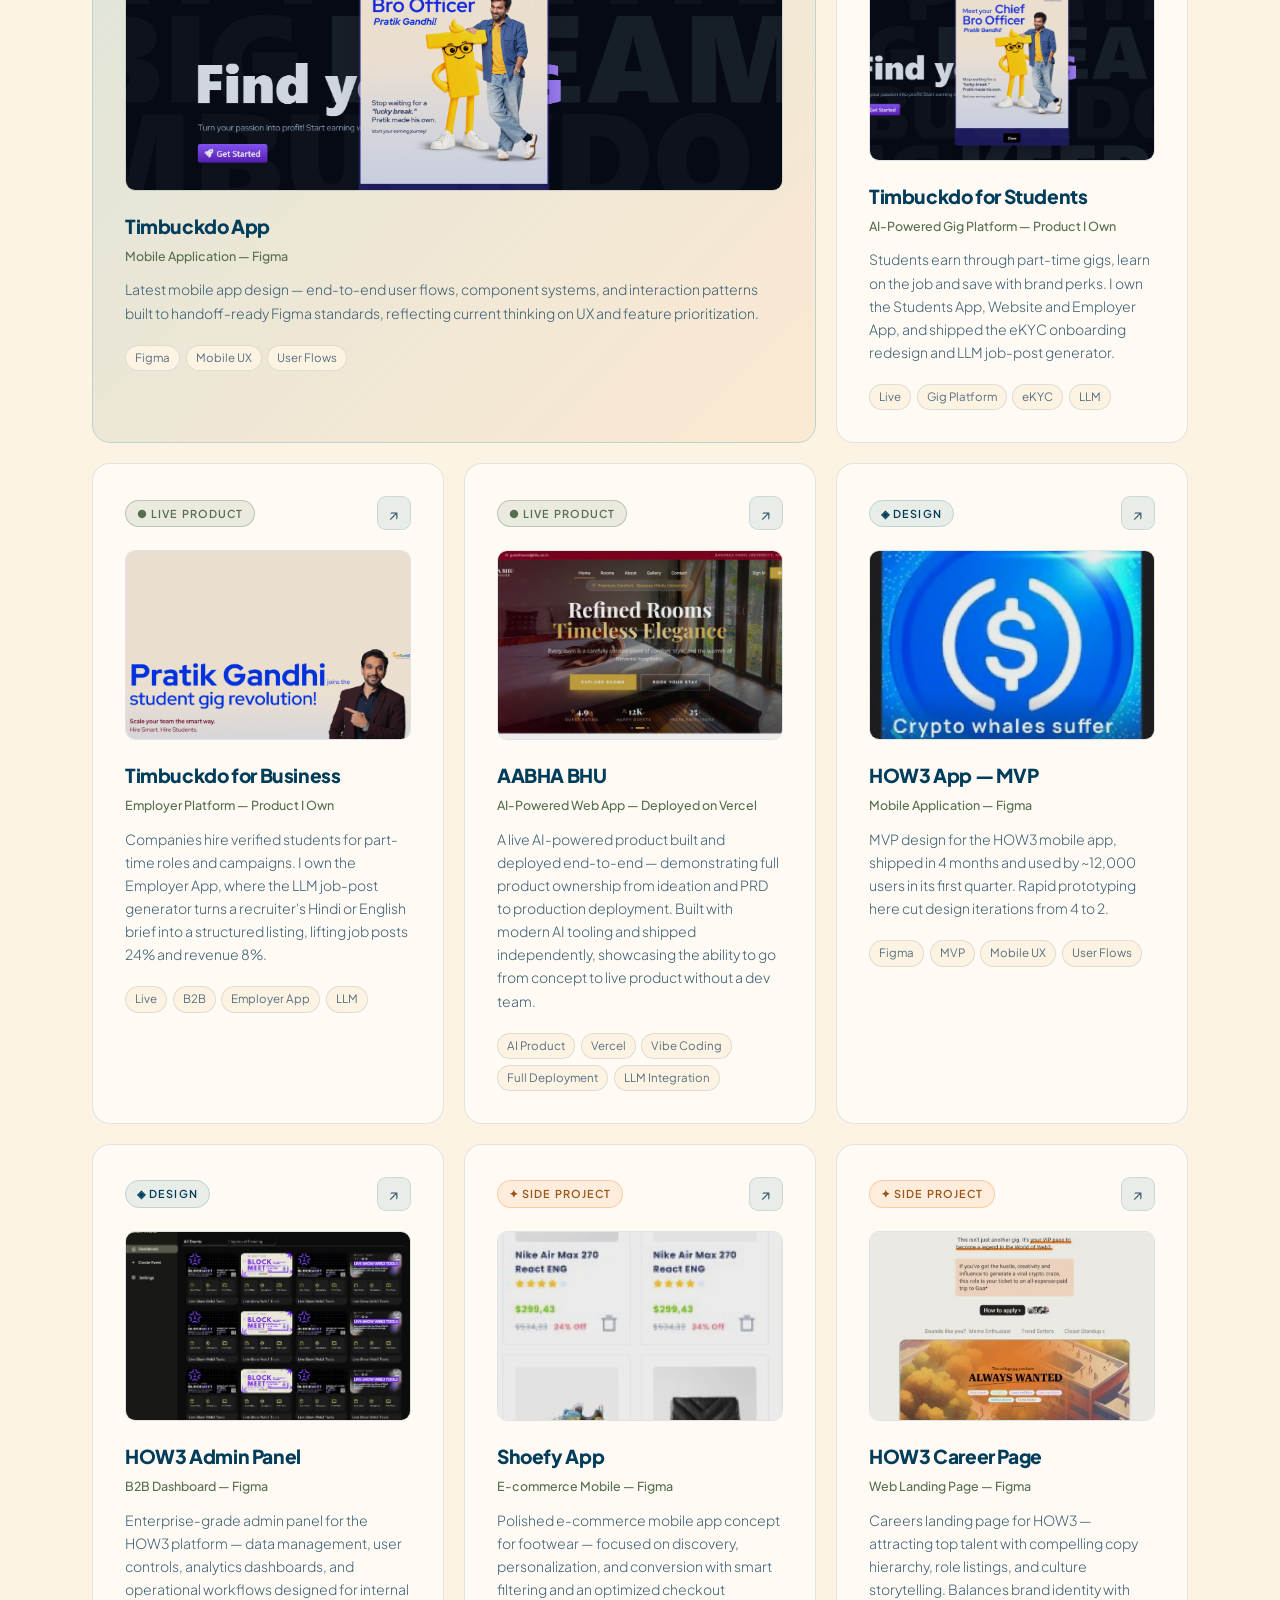
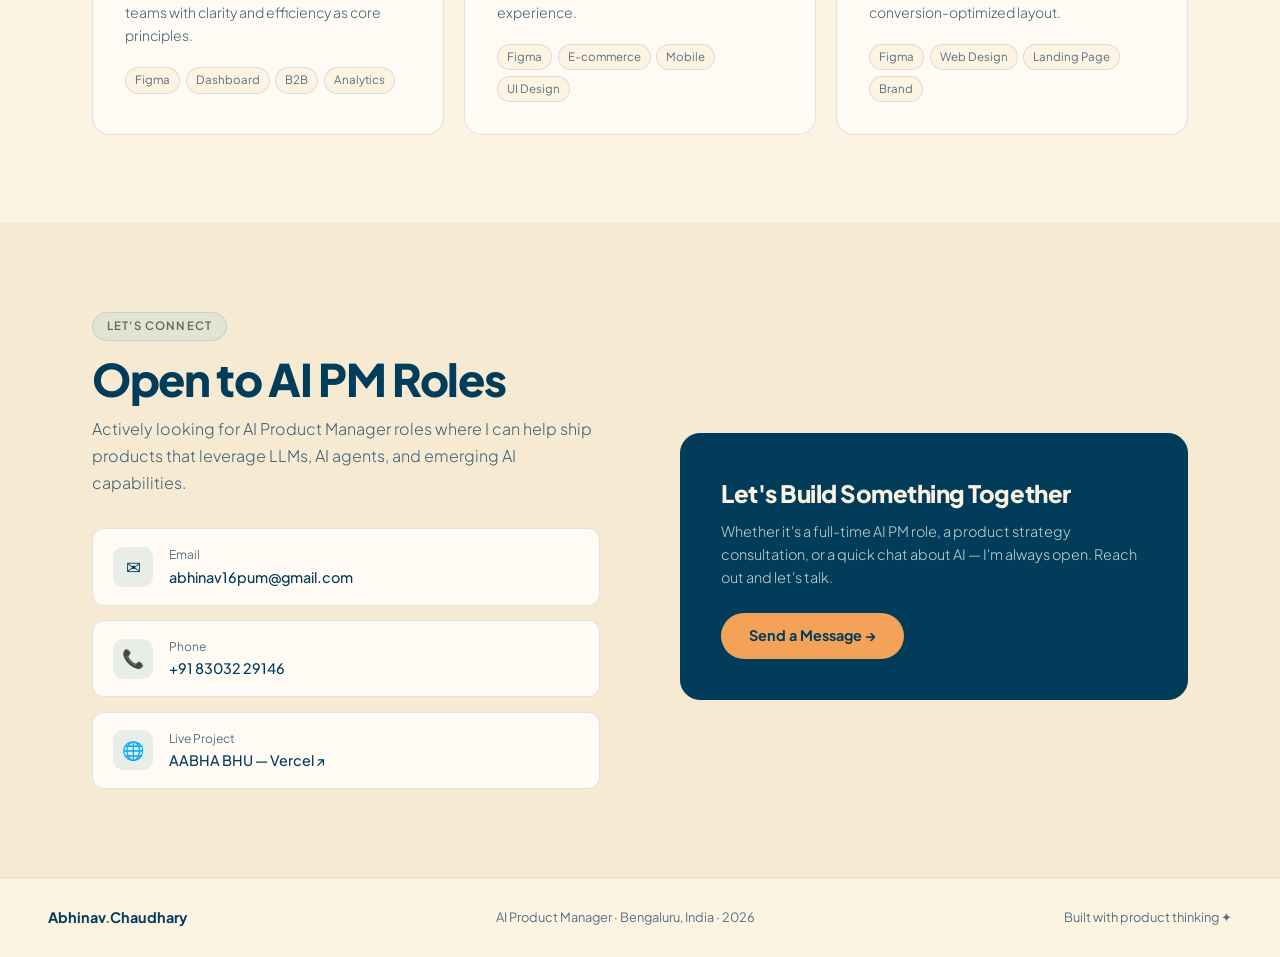
==== commit a0b32c84: "Add voice input, title, 2-month timeframe and example to job-post case study Co-Authored-By: Claude " ====
--- a/index.html
+++ b/index.html
@@ -538,9 +538,9 @@
         <div class="cs-metric-lbl">job posts · +8% platform revenue</div>
         <div class="cs-title">LLM Job-Post Generator</div>
         <div class="cs-step"><div class="cs-step-lbl">Problem</div><p>Employers bought subscriptions and started job posts, but small business owners got stuck on <strong>skills and job details</strong> and never finished.</p></div>
-        <div class="cs-step"><div class="cs-step-lbl">What I did</div><p>Let employers describe the role in <strong>Hindi, English or their native language</strong>; Claude drafts the full post (description, skills, tags, pay range) for them to review and edit.</p></div>
-        <div class="cs-step"><div class="cs-step-lbl">Outcome</div><p>Job posts up <strong>24%</strong>, more applications and subscriptions, and platform revenue up <strong>8%</strong>.</p></div>
-        <div class="ptags"><span class="ptag">LLM</span><span class="ptag">Claude</span><span class="ptag">Multilingual</span><span class="ptag">Employer Portal</span></div>
+        <div class="cs-step"><div class="cs-step-lbl">What I did</div><p>Let employers <strong>speak or type</strong> the role in <strong>Hindi or English</strong>; Claude drafts the full post (title, description, skills, tags, pay range) for them to review and edit.</p></div>
+        <div class="cs-step"><div class="cs-step-lbl">Outcome</div><p>Job posts up <strong>24% in 2 months</strong>, more applications and subscriptions, and platform revenue up <strong>8%</strong>.</p></div>
+        <div class="ptags"><span class="ptag">LLM</span><span class="ptag">Claude</span><span class="ptag">Voice + Text</span><span class="ptag">Employer Portal</span></div>
         <a class="cs-link" href="job-post-case-study.html">Read full case study →</a>
       </div>
 
